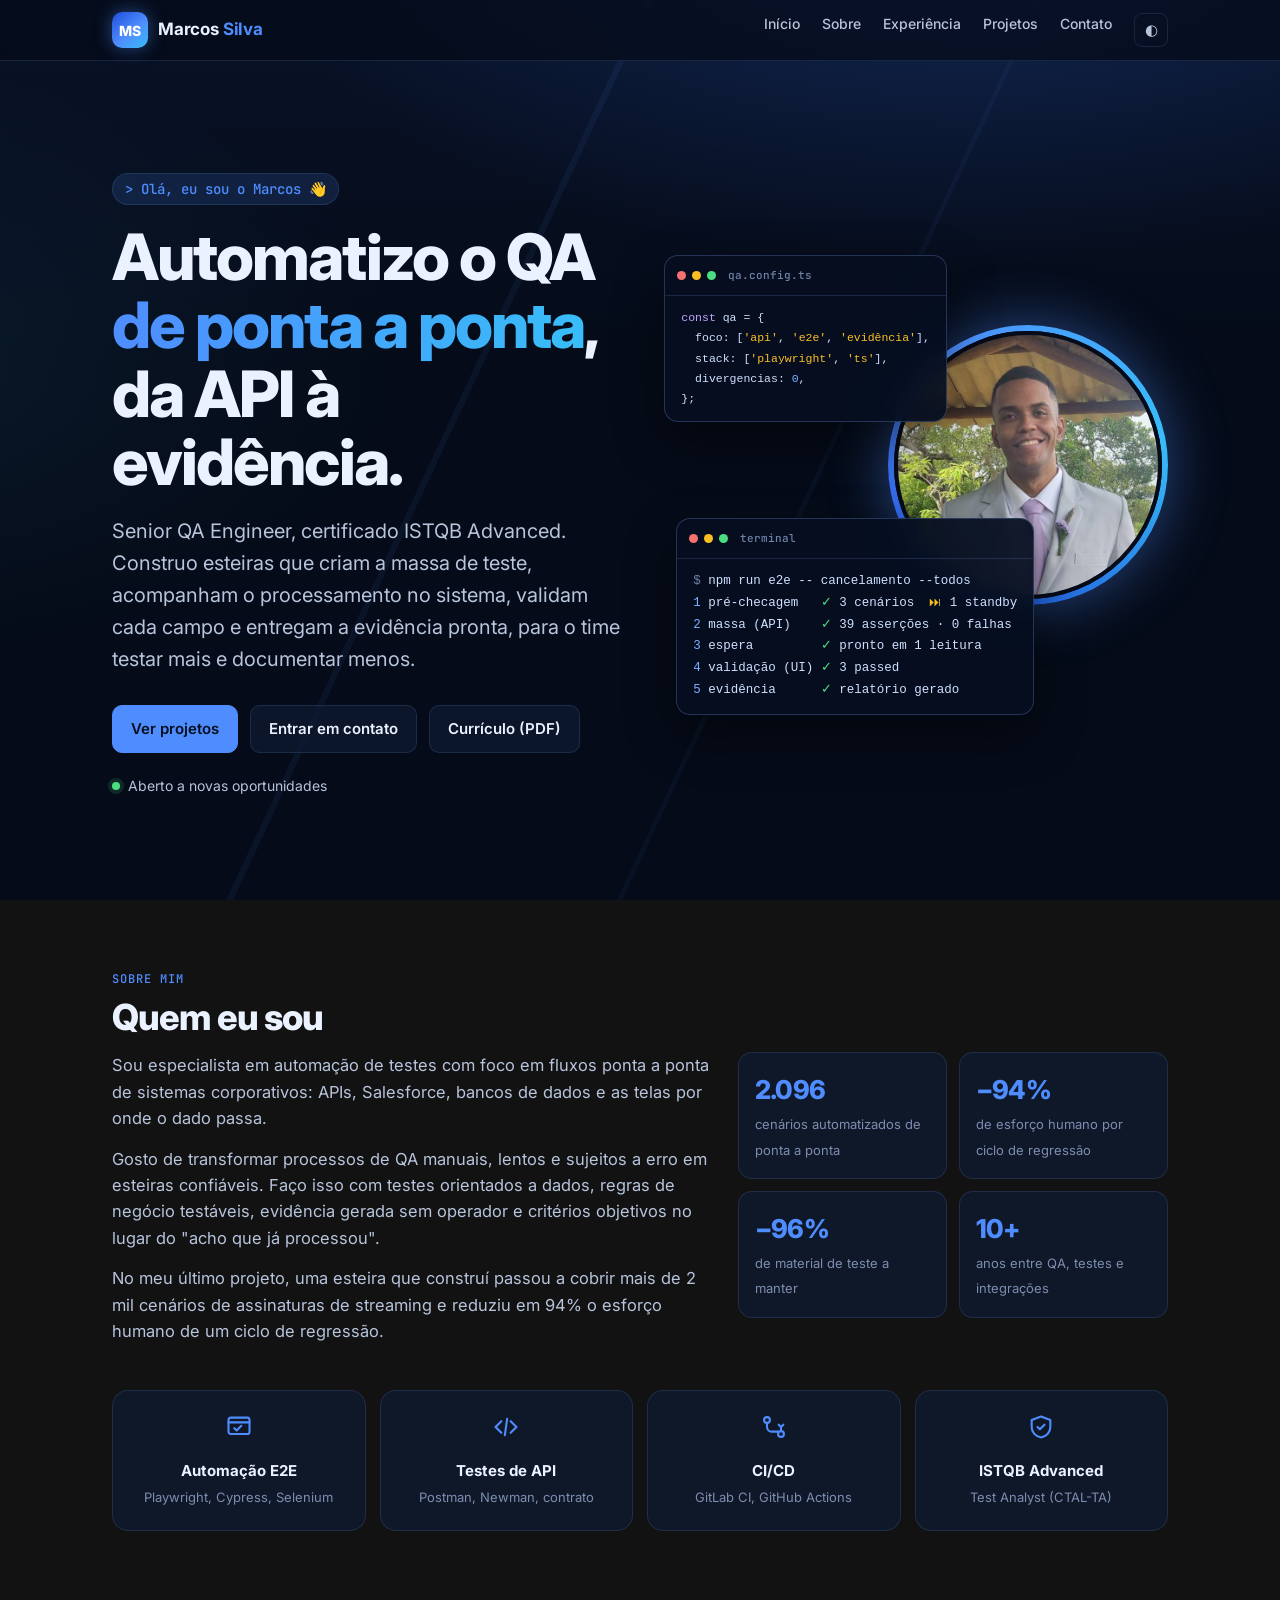
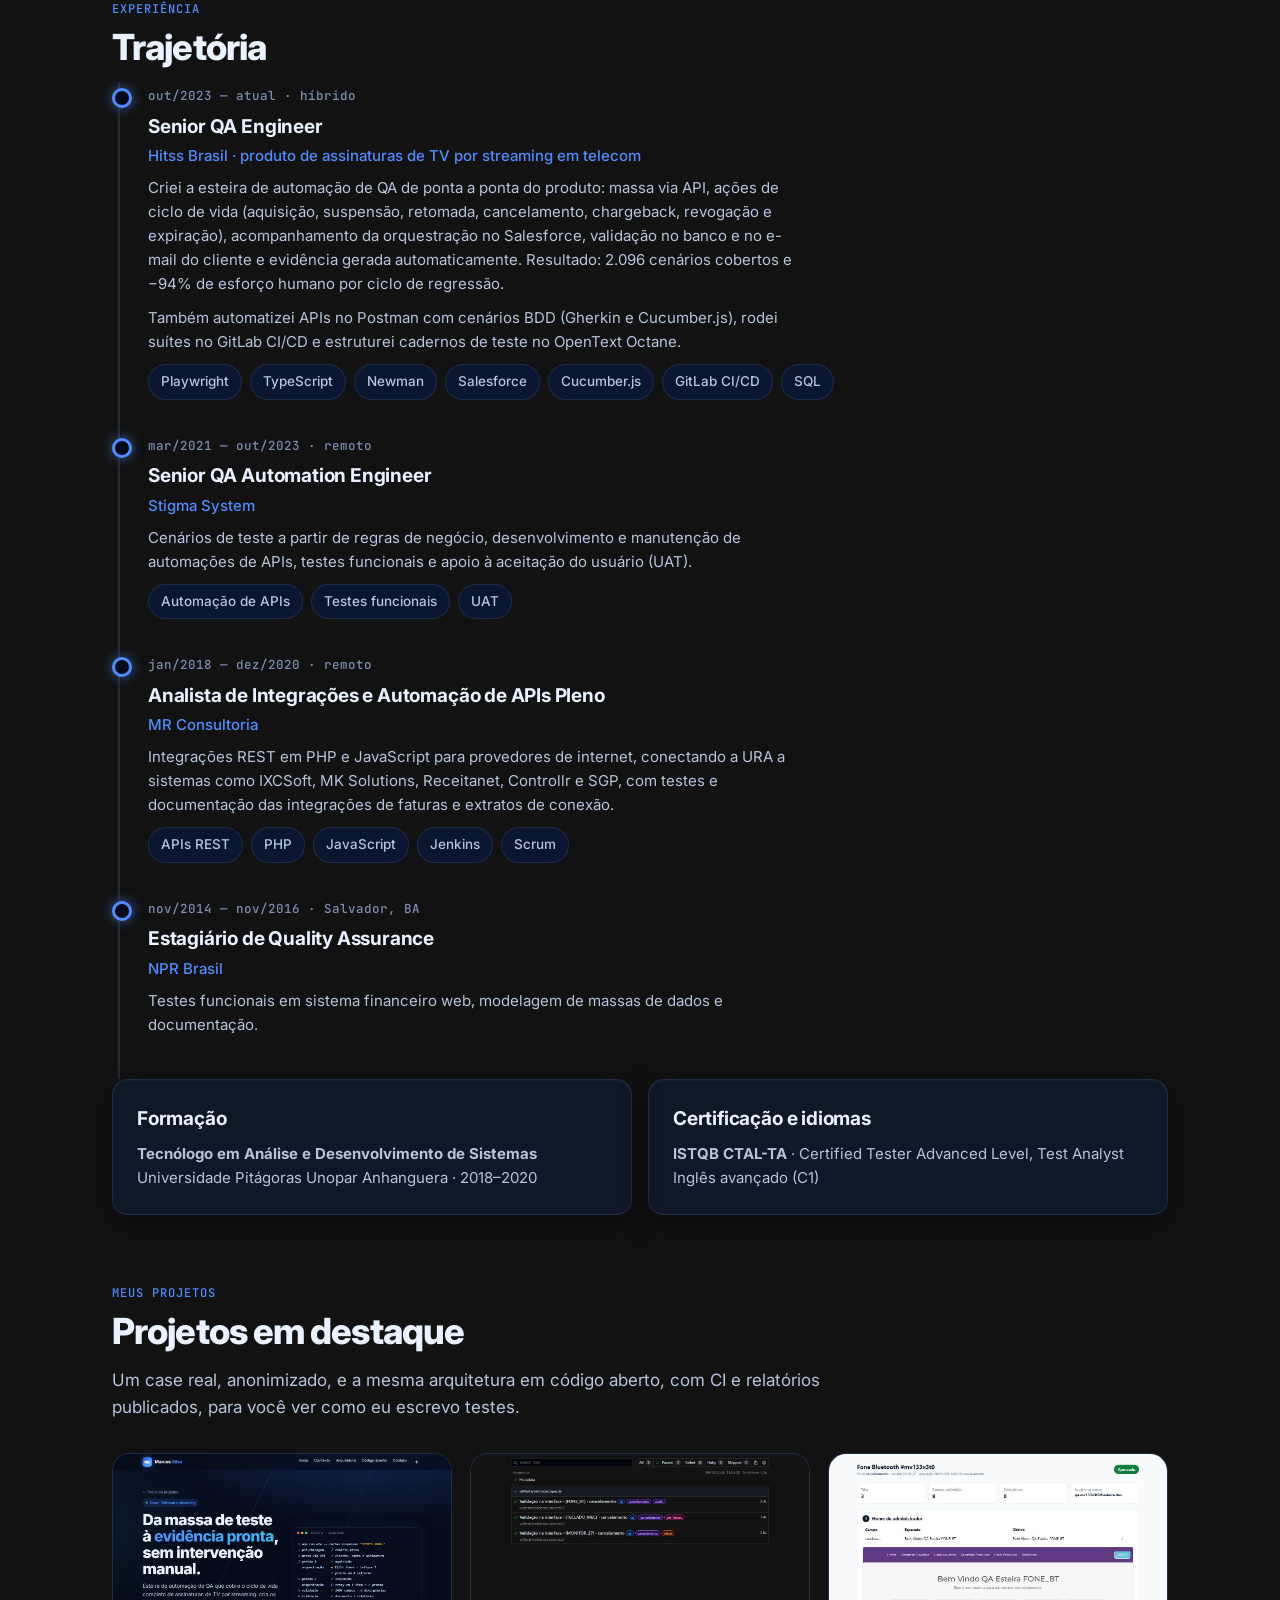
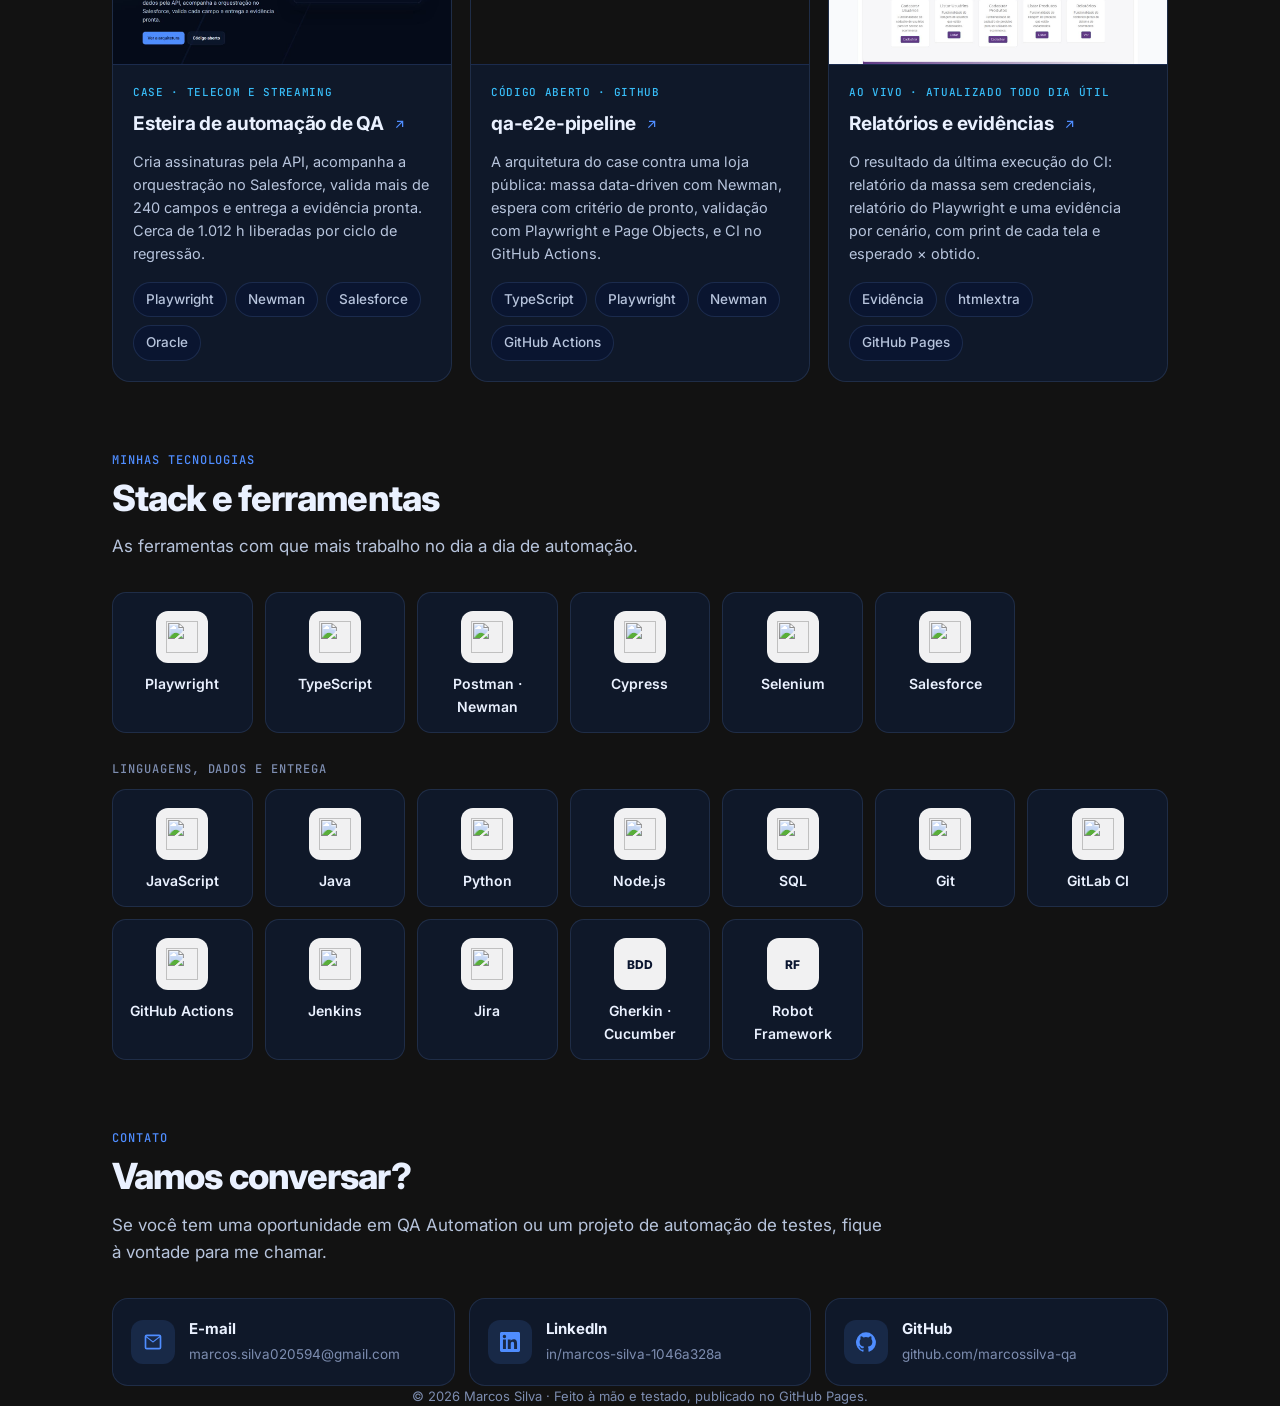
==== index.html @ 000d8766 "Terminais do site com os números reais da execução (3 produtos, 39 asserções)" ====
<!doctype html>
<html lang="pt-BR">
<head>
<meta charset="utf-8">
<meta name="viewport" content="width=device-width, initial-scale=1, viewport-fit=cover">
<title>Marcos Silva · QA Automation</title>
<meta name="description" content="Marcos Silva, Senior QA Engineer. Automação de testes de ponta a ponta com Playwright, TypeScript, Newman e Salesforce.">
<meta property="og:title" content="Marcos Silva · QA Automation">
<meta property="og:description" content="Automação de QA de ponta a ponta: da massa de teste pela API à evidência pronta.">
<meta property="og:image" content="https://marcossilva-qa.github.io/assets/foto.jpg">
<meta name="theme-color" content="#050b18">
<link rel="icon" href="data:image/svg+xml,%3Csvg xmlns='http://www.w3.org/2000/svg' viewBox='0 0 64 64'%3E%3Cdefs%3E%3ClinearGradient id='g' x1='0' y1='0' x2='1' y2='1'%3E%3Cstop offset='0' stop-color='%231d4ed8'/%3E%3Cstop offset='1' stop-color='%2338bdf8'/%3E%3C/linearGradient%3E%3C/defs%3E%3Crect width='64' height='64' rx='16' fill='url(%23g)'/%3E%3Ctext x='32' y='42' font-family='Arial' font-weight='800' font-size='26' fill='white' text-anchor='middle'%3EMS%3C/text%3E%3C/svg%3E">
<link rel="preconnect" href="https://fonts.googleapis.com">
<link rel="preconnect" href="https://fonts.gstatic.com" crossorigin>
<link href="https://fonts.googleapis.com/css2?family=Inter:wght@400;500;600;700;800&family=JetBrains+Mono:wght@500&display=swap" rel="stylesheet">
<link rel="stylesheet" href="assets/estilo.css">
<script>
  document.documentElement.classList.add('js');
  try { const t = localStorage.getItem('tema'); if (t) document.documentElement.dataset.theme = t } catch (e) {}
</script>
</head>
<body class="home">

<nav class="topo">
  <div class="wrap">
    <a class="marca" href="#inicio"><span class="logo">MS</span><span>Marcos <em>Silva</em></span></a>
    <ul>
      <li><a href="#inicio">Início</a></li>
      <li><a href="#sobre">Sobre</a></li>
      <li><a href="#experiencia">Experiência</a></li>
      <li><a href="#projetos">Projetos</a></li>
      <li><a href="#contato">Contato</a></li>
      <li class="sempre"><button class="tema" id="tema" aria-label="Alternar tema claro/escuro">◐</button></li>
    </ul>
  </div>
</nav>

<main class="wrap">

  <!-- ─────────────── INÍCIO ─────────────── -->
  <header class="topo-home" id="inicio">
    <div class="revelar">
      <p class="saudacao">&gt; Olá, eu sou o Marcos 👋</p>
      <h1>Automatizo o QA <span class="grad">de ponta a ponta</span>, da API à evidência.</h1>
      <p class="lead">Senior QA Engineer, certificado ISTQB Advanced. Construo esteiras que criam a massa de teste, acompanham o processamento no sistema, validam cada campo e entregam a evidência pronta, para o time testar mais e documentar menos.</p>
      <div class="acoes">
        <a class="btn primario" href="#projetos">Ver projetos</a>
        <a class="btn" href="#contato">Entrar em contato</a>
        <a class="btn" href="assets/curriculo-marcos-silva.pdf">Currículo (PDF)</a>
      </div>
      <div class="disponivel">Aberto a novas oportunidades</div>
    </div>

    <div class="palco revelar" aria-hidden="true">
      <div class="janela codigo">
        <div class="barra"><i></i><i></i><i></i>qa.config.ts</div>
<pre><span class="k">const</span> qa = {
  foco: [<span class="s">'api'</span>, <span class="s">'e2e'</span>, <span class="s">'evidência'</span>],
  stack: [<span class="s">'playwright'</span>, <span class="s">'ts'</span>],
  divergencias: <span class="a">0</span>,
};</pre>
      </div>
      <div class="retrato"><span>MS</span><img src="assets/foto.jpg" alt="" onerror="this.remove()"></div>
      <div class="janela execucao">
        <div class="barra"><i></i><i></i><i></i>terminal</div>
<pre><span class="c">$</span> npm run e2e -- cancelamento --todos
<span class="a">1</span> pré-checagem   <span class="v">✓</span> 3 cenários  <span class="s">⏭</span> 1 standby
<span class="a">2</span> massa (API)    <span class="v">✓</span> 39 asserções · 0 falhas
<span class="a">3</span> espera         <span class="v">✓</span> pronto em 1 leitura
<span class="a">4</span> validação (UI) <span class="v">✓</span> 3 passed
<span class="a">5</span> evidência      <span class="v">✓</span> relatório gerado</pre>
      </div>
    </div>
  </header>

  <!-- ─────────────── SOBRE ─────────────── -->
  <section id="sobre">
    <div class="revelar">
      <p class="rotulo">Sobre mim</p>
      <h2>Quem eu sou</h2>
    </div>
    <div class="sobre revelar">
      <div>
        <p>Sou especialista em automação de testes com foco em fluxos ponta a ponta de sistemas corporativos: APIs, Salesforce, bancos de dados e as telas por onde o dado passa.</p>
        <p>Gosto de transformar processos de QA manuais, lentos e sujeitos a erro em esteiras confiáveis. Faço isso com testes orientados a dados, regras de negócio testáveis, evidência gerada sem operador e critérios objetivos no lugar do "acho que já processou".</p>
        <p>No meu último projeto, uma esteira que construí passou a cobrir mais de 2 mil cenários de assinaturas de streaming e reduziu em 94% o esforço humano de um ciclo de regressão.</p>
      </div>
      <div class="numeros">
        <div><b>2.096</b><span>cenários automatizados de ponta a ponta</span></div>
        <div><b>−94%</b><span>de esforço humano por ciclo de regressão</span></div>
        <div><b>−96%</b><span>de material de teste a manter</span></div>
        <div><b>10+</b><span>anos entre QA, testes e integrações</span></div>
      </div>
    </div>
    <div class="pilares revelar">
      <div class="pilar"><svg viewBox="0 0 24 24"><rect x="3" y="4" width="18" height="14" rx="2"/><path d="M3 8h18M8 13l2 2 4-4"/></svg><b>Automação E2E</b><small>Playwright, Cypress, Selenium</small></div>
      <div class="pilar"><svg viewBox="0 0 24 24"><path d="M8 7 3 12l5 5M16 7l5 5-5 5M13 5l-2 14"/></svg><b>Testes de API</b><small>Postman, Newman, contrato</small></div>
      <div class="pilar"><svg viewBox="0 0 24 24"><circle cx="6" cy="6" r="2.5"/><circle cx="18" cy="18" r="2.5"/><path d="M6 8.5V12a4 4 0 0 0 4 4h5.5M18 15.5V12"/><path d="m16 10 2 2 2-2"/></svg><b>CI/CD</b><small>GitLab CI, GitHub Actions</small></div>
      <div class="pilar"><svg viewBox="0 0 24 24"><path d="M12 3 4 6v6c0 4.5 3.4 8.3 8 9 4.6-.7 8-4.5 8-9V6l-8-3Z"/><path d="m9 12 2 2 4-4"/></svg><b>ISTQB Advanced</b><small>Test Analyst (CTAL-TA)</small></div>
    </div>
  </section>

  <!-- ─────────────── EXPERIÊNCIA ─────────────── -->
  <section id="experiencia">
    <div class="revelar">
      <p class="rotulo">Experiência</p>
      <h2>Trajetória</h2>
    </div>
    <ol class="linha-tempo">
      <li class="revelar">
        <span class="quando">out/2023 — atual · híbrido</span>
        <h3>Senior QA Engineer</h3>
        <p class="onde">Hitss Brasil · produto de assinaturas de TV por streaming em telecom</p>
        <p>Criei a esteira de automação de QA de ponta a ponta do produto: massa via API, ações de ciclo de vida (aquisição, suspensão, retomada, cancelamento, chargeback, revogação e expiração), acompanhamento da orquestração no Salesforce, validação no banco e no e-mail do cliente e evidência gerada automaticamente. Resultado: 2.096 cenários cobertos e −94% de esforço humano por ciclo de regressão.</p>
        <p>Também automatizei APIs no Postman com cenários BDD (Gherkin e Cucumber.js), rodei suítes no GitLab CI/CD e estruturei cadernos de teste no OpenText Octane.</p>
        <ul class="chips"><li>Playwright</li><li>TypeScript</li><li>Newman</li><li>Salesforce</li><li>Cucumber.js</li><li>GitLab CI/CD</li><li>SQL</li></ul>
      </li>
      <li class="revelar">
        <span class="quando">mar/2021 — out/2023 · remoto</span>
        <h3>Senior QA Automation Engineer</h3>
        <p class="onde">Stigma System</p>
        <p>Cenários de teste a partir de regras de negócio, desenvolvimento e manutenção de automações de APIs, testes funcionais e apoio à aceitação do usuário (UAT).</p>
        <ul class="chips"><li>Automação de APIs</li><li>Testes funcionais</li><li>UAT</li></ul>
      </li>
      <li class="revelar">
        <span class="quando">jan/2018 — dez/2020 · remoto</span>
        <h3>Analista de Integrações e Automação de APIs Pleno</h3>
        <p class="onde">MR Consultoria</p>
        <p>Integrações REST em PHP e JavaScript para provedores de internet, conectando a URA a sistemas como IXCSoft, MK Solutions, Receitanet, Controllr e SGP, com testes e documentação das integrações de faturas e extratos de conexão.</p>
        <ul class="chips"><li>APIs REST</li><li>PHP</li><li>JavaScript</li><li>Jenkins</li><li>Scrum</li></ul>
      </li>
      <li class="revelar">
        <span class="quando">nov/2014 — nov/2016 · Salvador, BA</span>
        <h3>Estagiário de Quality Assurance</h3>
        <p class="onde">NPR Brasil</p>
        <p>Testes funcionais em sistema financeiro web, modelagem de massas de dados e documentação.</p>
      </li>
    </ol>
    <div class="grade g2 revelar">
      <div class="card"><h3>Formação</h3><p><b>Tecnólogo em Análise e Desenvolvimento de Sistemas</b><br>Universidade Pitágoras Unopar Anhanguera · 2018–2020</p></div>
      <div class="card"><h3>Certificação e idiomas</h3><p><b>ISTQB CTAL-TA</b> · Certified Tester Advanced Level, Test Analyst<br>Inglês avançado (C1)</p></div>
    </div>
  </section>

  <!-- ─────────────── PROJETOS ─────────────── -->
  <section id="projetos">
    <div class="revelar">
      <p class="rotulo">Meus projetos</p>
      <h2>Projetos em destaque</h2>
      <p class="sub">Um case real, anonimizado, e a mesma arquitetura em código aberto, com CI e relatórios publicados, para você ver como eu escrevo testes.</p>
    </div>
    <div class="projetos">
      <a class="projeto-card revelar" href="case/esteira-qa.html">
        <div class="thumb"><img src="assets/projetos/case.jpg" alt="Página do case: 2.096 cenários, −96% de material de teste" loading="lazy"></div>
        <div class="projeto-corpo">
          <span class="selo-tipo">Case · Telecom e streaming</span>
          <h3>Esteira de automação de QA <svg viewBox="0 0 24 24"><path d="M7 17 17 7M8 7h9v9"/></svg></h3>
          <p>Cria assinaturas pela API, acompanha a orquestração no Salesforce, valida mais de 240 campos e entrega a evidência pronta. Cerca de 1.012 h liberadas por ciclo de regressão.</p>
          <ul class="chips"><li>Playwright</li><li>Newman</li><li>Salesforce</li><li>Oracle</li></ul>
        </div>
      </a>
      <a class="projeto-card revelar" href="https://github.com/marcossilva-qa/qa-e2e-pipeline">
        <div class="thumb"><img src="assets/projetos/playwright.jpg" alt="Relatório do Playwright com todos os testes aprovados" loading="lazy"></div>
        <div class="projeto-corpo">
          <span class="selo-tipo">Código aberto · GitHub</span>
          <h3>qa-e2e-pipeline <svg viewBox="0 0 24 24"><path d="M7 17 17 7M8 7h9v9"/></svg></h3>
          <p>A arquitetura do case contra uma loja pública: massa data-driven com Newman, espera com critério de pronto, validação com Playwright e Page Objects, e CI no GitHub Actions.</p>
          <ul class="chips"><li>TypeScript</li><li>Playwright</li><li>Newman</li><li>GitHub Actions</li></ul>
        </div>
      </a>
      <a class="projeto-card revelar" href="https://marcossilva-qa.github.io/qa-e2e-pipeline/">
        <div class="thumb"><img src="assets/projetos/evidencia.jpg" alt="Relatório de evidência com campos esperados e obtidos" loading="lazy"></div>
        <div class="projeto-corpo">
          <span class="selo-tipo">Ao vivo · atualizado todo dia útil</span>
          <h3>Relatórios e evidências <svg viewBox="0 0 24 24"><path d="M7 17 17 7M8 7h9v9"/></svg></h3>
          <p>O resultado da última execução do CI: relatório da massa sem credenciais, relatório do Playwright e uma evidência por cenário, com print de cada tela e esperado × obtido.</p>
          <ul class="chips"><li>Evidência</li><li>htmlextra</li><li>GitHub Pages</li></ul>
        </div>
      </a>
    </div>
  </section>

  <!-- ─────────────── STACK ─────────────── -->
  <section id="competencias">
    <div class="revelar">
      <p class="rotulo">Minhas tecnologias</p>
      <h2>Stack e ferramentas</h2>
      <p class="sub">As ferramentas com que mais trabalho no dia a dia de automação.</p>
    </div>
    <div class="stack revelar">
      <div class="ferramenta"><div class="icone"><img src="https://cdn.jsdelivr.net/gh/devicons/devicon@v2.16.0/icons/playwright/playwright-original.svg" alt=""></div>Playwright</div>
      <div class="ferramenta"><div class="icone"><img src="https://cdn.jsdelivr.net/gh/devicons/devicon@v2.16.0/icons/typescript/typescript-original.svg" alt=""></div>TypeScript</div>
      <div class="ferramenta"><div class="icone"><img src="https://cdn.jsdelivr.net/gh/devicons/devicon@v2.16.0/icons/postman/postman-original.svg" alt=""></div>Postman · Newman</div>
      <div class="ferramenta"><div class="icone"><img src="https://cdn.jsdelivr.net/gh/devicons/devicon@v2.16.0/icons/cypressio/cypressio-original.svg" alt=""></div>Cypress</div>
      <div class="ferramenta"><div class="icone"><img src="https://cdn.jsdelivr.net/gh/devicons/devicon@v2.16.0/icons/selenium/selenium-original.svg" alt=""></div>Selenium</div>
      <div class="ferramenta"><div class="icone"><img src="https://cdn.jsdelivr.net/gh/devicons/devicon@v2.16.0/icons/salesforce/salesforce-original.svg" alt=""></div>Salesforce</div>
    </div>
    <p class="subtitulo revelar">Linguagens, dados e entrega</p>
    <div class="stack revelar">
      <div class="ferramenta"><div class="icone"><img src="https://cdn.jsdelivr.net/gh/devicons/devicon@v2.16.0/icons/javascript/javascript-original.svg" alt=""></div>JavaScript</div>
      <div class="ferramenta"><div class="icone"><img src="https://cdn.jsdelivr.net/gh/devicons/devicon@v2.16.0/icons/java/java-original.svg" alt=""></div>Java</div>
      <div class="ferramenta"><div class="icone"><img src="https://cdn.jsdelivr.net/gh/devicons/devicon@v2.16.0/icons/python/python-original.svg" alt=""></div>Python</div>
      <div class="ferramenta"><div class="icone"><img src="https://cdn.jsdelivr.net/gh/devicons/devicon@v2.16.0/icons/nodejs/nodejs-original.svg" alt=""></div>Node.js</div>
      <div class="ferramenta"><div class="icone"><img src="https://cdn.jsdelivr.net/gh/devicons/devicon@v2.16.0/icons/postgresql/postgresql-original.svg" alt=""></div>SQL</div>
      <div class="ferramenta"><div class="icone"><img src="https://cdn.jsdelivr.net/gh/devicons/devicon@v2.16.0/icons/git/git-original.svg" alt=""></div>Git</div>
      <div class="ferramenta"><div class="icone"><img src="https://cdn.jsdelivr.net/gh/devicons/devicon@v2.16.0/icons/gitlab/gitlab-original.svg" alt=""></div>GitLab CI</div>
      <div class="ferramenta"><div class="icone"><img src="https://cdn.jsdelivr.net/gh/devicons/devicon@v2.16.0/icons/githubactions/githubactions-original.svg" alt=""></div>GitHub Actions</div>
      <div class="ferramenta"><div class="icone"><img src="https://cdn.jsdelivr.net/gh/devicons/devicon@v2.16.0/icons/jenkins/jenkins-original.svg" alt=""></div>Jenkins</div>
      <div class="ferramenta"><div class="icone"><img src="https://cdn.jsdelivr.net/gh/devicons/devicon@v2.16.0/icons/jira/jira-original.svg" alt=""></div>Jira</div>
      <div class="ferramenta"><div class="icone texto">BDD</div>Gherkin · Cucumber</div>
      <div class="ferramenta"><div class="icone texto">RF</div>Robot Framework</div>
    </div>
  </section>

  <!-- ─────────────── CONTATO ─────────────── -->
  <section id="contato">
    <div class="revelar">
      <p class="rotulo">Contato</p>
      <h2>Vamos conversar?</h2>
      <p class="sub">Se você tem uma oportunidade em QA Automation ou um projeto de automação de testes, fique à vontade para me chamar.</p>
    </div>
    <div class="contatos revelar">
      <a class="contato-card" href="mailto:marcos.silva020594@gmail.com">
        <span class="ic"><svg viewBox="0 0 24 24"><path d="M2 5.5A2.5 2.5 0 0 1 4.5 3h15A2.5 2.5 0 0 1 22 5.5v13a2.5 2.5 0 0 1-2.5 2.5h-15A2.5 2.5 0 0 1 2 18.5v-13zm2.2-.5 7.8 6.1L19.8 5H4.2zM20 6.6l-7.38 5.77a1 1 0 0 1-1.240 0L4 6.6v11.9c0 .28.22.5.5.5h15a.5.5 0 0 0 .5-.5V6.6z"/></svg></span>
        <div><b>E-mail</b><span>marcos.silva020594@gmail.com</span></div>
      </a>
      <a class="contato-card" href="https://www.linkedin.com/in/marcos-silva-1046a328a">
        <span class="ic"><svg viewBox="0 0 24 24"><path d="M20.45 20.45h-3.55v-5.57c0-1.33-.03-3.04-1.85-3.04-1.86 0-2.14 1.45-2.14 2.94v5.67H9.36V9h3.41v1.56h.05c.48-.9 1.64-1.85 3.37-1.85 3.6 0 4.27 2.37 4.27 5.46v6.28zM5.34 7.43a2.06 2.06 0 1 1 0-4.12 2.06 2.06 0 0 1 0 4.12zM7.12 20.45H3.56V9h3.56v11.45zM22.22 0H1.77C.79 0 0 .77 0 1.73v20.54C0 23.23.79 24 1.77 24h20.45c.98 0 1.78-.77 1.78-1.73V1.73C24 .77 23.2 0 22.22 0z"/></svg></span>
        <div><b>LinkedIn</b><span>in/marcos-silva-1046a328a</span></div>
      </a>
      <a class="contato-card" href="https://github.com/marcossilva-qa">
        <span class="ic"><svg viewBox="0 0 24 24"><path d="M12 .3a12 12 0 0 0-3.8 23.38c.6.12.83-.26.83-.57L9 21.07c-3.34.72-4.04-1.61-4.04-1.61-.55-1.39-1.34-1.76-1.34-1.76-1.08-.74.09-.73.09-.73 1.2.09 1.830 1.24 1.83 1.24 1.07 1.83 2.81 1.3 3.5 1 .1-.78.42-1.31.76-1.61-2.67-.3-5.47-1.33-5.47-5.93 0-1.31.47-2.38 1.24-3.22-.14-.3-.54-1.52.1-3.18 0 0 1-.32 3.3 1.23a11.5 11.5 0 0 1 6 0c2.28-1.55 3.29-1.23 3.29-1.23.64 1.66.24 2.88.12 3.18a4.65 4.65 0 0 1 1.23 3.22c0 4.61-2.8 5.63-5.48 5.92.42.36.81 1.1.81 2.22l-.01 3.29c0 .32.21.69.82.57A12 12 0 0 0 12 .3"/></svg></span>
        <div><b>GitHub</b><span>github.com/marcossilva-qa</span></div>
      </a>
    </div>
  </section>

</main>

<footer class="wrap">© 2026 Marcos Silva · Feito à mão e testado, publicado no GitHub Pages.</footer>

<nav class="tabbar" aria-label="Navegação">
  <a href="#inicio"><svg viewBox="0 0 24 24"><path d="M3 11 12 4l9 7M5 10v10h14V10"/></svg>Início</a>
  <a href="#sobre"><svg viewBox="0 0 24 24"><circle cx="12" cy="8" r="4"/><path d="M4 21c1.5-4 4.5-6 8-6s6.5 2 8 6"/></svg>Sobre</a>
  <a href="#projetos"><svg viewBox="0 0 24 24"><path d="M3 7a2 2 0 0 1 2-2h4l2 2h8a2 2 0 0 1 2 2v9a2 2 0 0 1-2 2H5a2 2 0 0 1-2-2V7Z"/></svg>Projetos</a>
  <a href="#contato"><svg viewBox="0 0 24 24"><rect x="3" y="5" width="18" height="14" rx="2"/><path d="m3 7 9 6 9-6"/></svg>Contato</a>
</nav>

<script>
  document.getElementById('tema').addEventListener('click', () => {
    const r = document.documentElement;
    r.dataset.theme = r.dataset.theme === 'light' ? 'dark' : 'light';
    try { localStorage.setItem('tema', r.dataset.theme) } catch (e) {}
  });
  // Entrada dos blocos ao rolar a página.
  const alvos = document.querySelectorAll('.revelar');
  if ('IntersectionObserver' in window) {
    const io = new IntersectionObserver((itens) => {
      for (const it of itens) if (it.isIntersecting) { it.target.classList.add('visivel'); io.unobserve(it.target) }
    }, { threshold: 0.12 });
    alvos.forEach((el) => io.observe(el));
  } else alvos.forEach((el) => el.classList.add('visivel'));
</script>
</body>
</html>
---- assets/estilo.css ----
/* Tema escuro (padrão) e claro: o botão ◐ alterna e lembra a escolha. */
:root {
  --bg: #050b18; --bg-2: #081227; --surface: rgba(15, 27, 51, .72); --surface-solid: #0d1a33; --surface-2: #0a1530;
  --ink: #eaf1ff; --ink-2: #b7c4dc; --muted: #7d8db0; --line: rgba(120, 155, 230, .16);
  --accent: #4f8dff; --accent-2: #38bdf8; --accent-ink: #04101f; --accent-soft: rgba(79, 141, 255, .14);
  --glow: 0 0 0 1px rgba(79, 141, 255, .35), 0 0 40px rgba(79, 141, 255, .35);
  --ok: #4ade80; --ok-soft: rgba(74, 222, 128, .14); --warn: #fbbf24; --bad: #f87171; --bad-soft: rgba(248, 113, 113, .14);
  --shadow: 0 1px 0 rgba(255, 255, 255, .03) inset, 0 10px 30px rgba(0, 0, 0, .35);
  --mono: 'JetBrains Mono', ui-monospace, monospace;
  color-scheme: dark;
}
:root[data-theme="light"] {
  --bg: #f4f7fd; --bg-2: #e9effb; --surface: rgba(255, 255, 255, .85); --surface-solid: #ffffff; --surface-2: #eef3fc;
  --ink: #0b1630; --ink-2: #34445f; --muted: #66758f; --line: rgba(30, 64, 140, .14);
  --accent: #2563eb; --accent-2: #0284c7; --accent-ink: #ffffff; --accent-soft: rgba(37, 99, 235, .1);
  --glow: 0 0 0 1px rgba(37, 99, 235, .25), 0 0 30px rgba(37, 99, 235, .18);
  --ok: #15803d; --ok-soft: #e7f6ec; --bad: #b91c1c; --bad-soft: #fdecec;
  --shadow: 0 1px 2px rgba(15, 23, 42, .05), 0 8px 24px rgba(15, 23, 42, .07);
  color-scheme: light;
}

* { box-sizing: border-box }
html { scroll-behavior: smooth; scroll-padding-top: 72px }
body { margin: 0; color: var(--ink); font: 16px/1.6 Inter, system-ui, sans-serif; -webkit-font-smoothing: antialiased; min-height: 100vh;
  background:
    linear-gradient(115deg, transparent 0 38%, rgba(79, 141, 255, .07) 38% 38.4%, transparent 38.4% 61%, rgba(79, 141, 255, .05) 61% 61.3%, transparent 61.3%),
    radial-gradient(1200px 600px at 75% -10%, rgba(56, 120, 255, .22), transparent 60%),
    radial-gradient(900px 500px at -10% 40%, rgba(56, 189, 248, .08), transparent 60%),
    linear-gradient(180deg, var(--bg-2), var(--bg) 40%);
  background-attachment: fixed }
:root[data-theme="light"] body { background: radial-gradient(1200px 600px at 75% -10%, rgba(37, 99, 235, .12), transparent 60%), var(--bg); background-attachment: fixed }
a { color: var(--accent); text-decoration: none } a:hover { text-decoration: underline }
.wrap { max-width: 1120px; margin: 0 auto; padding: 0 16px }
@media (min-width: 720px) { .wrap { padding: 0 32px } }

/* nav */
nav.topo { position: sticky; top: 0; z-index: 20; background: color-mix(in srgb, var(--bg) 70%, transparent); backdrop-filter: blur(14px); border-bottom: 1px solid var(--line) }
nav.topo .wrap { display: flex; align-items: center; justify-content: space-between; height: 60px; gap: 16px }
.marca { font-weight: 700; color: var(--ink); letter-spacing: -.01em } .marca:hover { text-decoration: none }
nav.topo ul { display: flex; gap: 22px; list-style: none; margin: 0; padding: 0; font-size: 14px; font-weight: 500 }
nav.topo ul a { color: var(--ink-2) } nav ul a:hover { color: var(--ink); text-decoration: none }
@media (max-width: 640px) { nav.topo ul li:not(.sempre) { display: none } }

/* hero */
.hero { padding: 72px 0 40px }
.cargo { display: inline-flex; align-items: center; gap: 8px; font-size: 13px; font-weight: 600; color: var(--accent); background: var(--accent-soft); padding: 5px 12px; border-radius: 999px }
.cargo::before { content: ''; width: 7px; height: 7px; border-radius: 50%; background: var(--ok) }
h1 { font-size: clamp(34px, 5.6vw, 58px); line-height: 1.07; letter-spacing: -.03em; margin: 18px 0 18px; max-width: 16ch; font-weight: 800 }
.lead { font-size: clamp(17px, 2vw, 20px); color: var(--ink-2); max-width: 60ch; margin: 0 0 30px }
.acoes { display: flex; flex-wrap: wrap; gap: 12px }
.btn { display: inline-flex; align-items: center; gap: 8px; padding: 11px 18px; border-radius: 10px; font-weight: 600; font-size: 15px; border: 1px solid var(--line); color: var(--ink); background: var(--surface) }
.btn:hover { text-decoration: none; border-color: var(--muted) }
.btn.primario { background: var(--accent); color: var(--accent-ink); border-color: var(--accent) }
.btn.primario:hover { filter: brightness(1.08) }

/* kpis */
.kpis { display: grid; grid-template-columns: repeat(2, 1fr); gap: 1px; background: var(--line); border: 1px solid var(--line); border-radius: 16px; overflow: hidden; margin: 48px 0 0 }
@media (min-width: 860px) { .kpis { grid-template-columns: repeat(4, 1fr) } }
.kpi { background: var(--surface); padding: 22px 20px }
.kpi b { display: block; font-size: clamp(28px, 3.4vw, 38px); letter-spacing: -.03em; line-height: 1.1; font-weight: 800 }
.kpi span { display: block; font-weight: 600; margin-top: 6px; font-size: 14px }
.kpi small { display: block; color: var(--muted); font-size: 13px; margin-top: 2px }

/* seções */
section { padding: 72px 0 0 }
.rotulo { font: 500 12px/1 var(--mono); letter-spacing: .08em; text-transform: uppercase; color: var(--accent); margin: 0 0 12px }
h2 { font-size: clamp(26px, 3.4vw, 36px); line-height: 1.15; letter-spacing: -.025em; margin: 0 0 14px; font-weight: 800 }
h3 { font-size: 19px; letter-spacing: -.01em; margin: 0 0 8px }
.sub { color: var(--ink-2); max-width: 70ch; margin: 0 0 32px; font-size: 17px }
.card { background: var(--surface); border: 1px solid var(--line); border-radius: 16px; padding: 24px; box-shadow: var(--shadow) }
.grade { display: grid; gap: 16px }
@media (min-width: 760px) { .g2 { grid-template-columns: repeat(2, 1fr) } .g3 { grid-template-columns: repeat(3, 1fr) } .g4 { grid-template-columns: repeat(4, 1fr) } }
.card p { margin: 0; color: var(--ink-2); font-size: 15px }

/* contexto */
.contexto { display: grid; gap: 16px }
@media (min-width: 860px) { .contexto { grid-template-columns: 1.3fr 1fr } }
.fatos { display: grid; grid-template-columns: 1fr 1fr; gap: 14px 20px; margin: 0 }
.fatos dt { font-size: 13px; color: var(--muted) } .fatos dd { margin: 0; font-weight: 600 }
.aviso { font-size: 14px; color: var(--muted); border-left: 3px solid var(--accent); padding: 2px 0 2px 14px; margin: 18px 0 0 }

/* antes x depois */
.tabela { width: 100%; border-collapse: collapse; font-size: 15px }
.tabela-wrap { overflow-x: auto; border: 1px solid var(--line); border-radius: 16px; background: var(--surface); box-shadow: var(--shadow) }
.tabela th, .tabela td { text-align: left; padding: 14px 18px; border-bottom: 1px solid var(--line); vertical-align: top }
.tabela thead th { font-size: 12px; text-transform: uppercase; letter-spacing: .06em; color: var(--muted); background: var(--surface-2); font-weight: 600 }
.tabela tbody tr:last-child td { border-bottom: 0 }
.tabela td:first-child { font-weight: 600; min-width: 160px }
.tabela td.antes { color: var(--muted); min-width: 220px } .tabela td.depois { min-width: 220px }
.ganho { display: inline-block; font-weight: 700; font-size: 13px; color: var(--ok); background: var(--ok-soft); padding: 3px 9px; border-radius: 999px; white-space: nowrap }

/* diagrama */
.diagrama { padding: 28px 20px }
.diagrama svg { width: 100%; height: auto; display: block }
.diagrama .caixa { fill: var(--surface-2); stroke: var(--line) }
.diagrama .caixa.forte { fill: var(--accent-soft); stroke: var(--accent) }
.diagrama .t1 { font: 700 15px Inter, sans-serif; fill: var(--ink) }
.diagrama .t2 { font: 400 12.5px Inter, sans-serif; fill: var(--muted) }
.diagrama .t3 { font: 500 11px var(--mono); fill: var(--accent); letter-spacing: .06em }
.diagrama .seta { stroke: var(--muted); stroke-width: 1.6; fill: none }
.diagrama .ponta { fill: var(--muted) }
.diagrama .vertical { display: none }
@media (max-width: 760px) { .diagrama .horizontal { display: none } .diagrama .vertical { display: block } }

/* passos */
.passos { counter-reset: p; display: grid; gap: 12px }
@media (min-width: 760px) { .passos { grid-template-columns: repeat(3, 1fr) } }
@media (min-width: 1040px) { .passos { grid-template-columns: repeat(6, 1fr) } }
.passo { counter-increment: p; background: var(--surface); border: 1px solid var(--line); border-radius: 14px; padding: 18px }
.passo::before { content: counter(p, decimal-leading-zero); font: 500 12px var(--mono); color: var(--accent) }
.passo h3 { font-size: 16px; margin: 8px 0 6px } .passo p { margin: 0; font-size: 14px; color: var(--ink-2) }

/* destaque defeito */
.defeito { display: grid; gap: 20px; align-items: center; background: var(--surface); border: 1px solid var(--line); border-left: 4px solid var(--bad); border-radius: 16px; padding: 26px; box-shadow: var(--shadow) }
@media (min-width: 760px) { .defeito { grid-template-columns: 1fr 1.2fr } }
.defeito .esperado-obtido { font: 500 14px/1.9 var(--mono); background: var(--surface-2); border-radius: 12px; padding: 16px 18px }
.defeito .linha-ok { color: var(--ok) } .defeito .linha-div { color: var(--bad) }

/* pirâmide */
.piramide { display: grid; gap: 10px; justify-items: center }
.piramide div { border-radius: 12px; padding: 14px 18px; text-align: center; color: #fff; font-weight: 600; font-size: 15px; width: 100% }
.piramide small { display: block; font-weight: 400; opacity: .85; font-size: 13px }
.piramide .p1 { max-width: 420px; background: #15803d } .piramide .p2 { max-width: 620px; background: #334155 } .piramide .p3 { max-width: 820px; background: #0b1220 }
:root[data-theme="dark"] .piramide .p3, :root:not([data-theme="light"]) .piramide .p3 { outline: 1px solid var(--line) }

/* chips */
.chips { display: flex; flex-wrap: wrap; gap: 8px; margin: 0; padding: 0; list-style: none }
.chips li { font-size: 13.5px; font-weight: 500; padding: 6px 12px; border-radius: 999px; background: var(--surface-2); border: 1px solid var(--line); color: var(--ink-2) }

/* projeto */
.projeto { display: grid; gap: 24px }
@media (min-width: 860px) { .projeto { grid-template-columns: 1.2fr 1fr } }
.terminal { background: #0b1220; color: #d6e0f0; border-radius: 14px; padding: 18px 20px; font: 500 13px/1.75 var(--mono); overflow-x: auto; border: 1px solid #1f2a3b }
.terminal .c { color: #6b7a90 } .terminal .v { color: #4ade80 } .terminal .a { color: #93b4ff } .terminal .s { color: #fbbf24 }
ul.lista { margin: 0; padding-left: 20px; color: var(--ink-2) } ul.lista li { margin: 6px 0 }

/* contato */
.contato { text-align: center; padding: 56px 24px }
.contato .acoes { justify-content: center }
footer { color: var(--muted); font-size: 13px; padding: 48px 0 40px; text-align: center }
.nota { font-size: 13px; color: var(--muted); margin: 14px 0 0 }
.tema { background: none; border: 1px solid var(--line); color: var(--ink-2); border-radius: 8px; width: 34px; height: 34px; cursor: pointer; font-size: 15px }

/* ── home ─────────────────────────────────────────────── */
.voltar { display: inline-block; font-size: 14px; font-weight: 500; color: var(--muted); margin-bottom: 18px }
.marca { display: inline-flex; align-items: center; gap: 10px; font-size: 17px }
.marca em { font-style: normal; color: var(--accent) }
.logo { width: 36px; height: 36px; border-radius: 10px; display: grid; place-items: center; font: 800 14px Inter, sans-serif; color: #fff; letter-spacing: -.02em;
  background: linear-gradient(140deg, #1d4ed8, #4f8dff 55%, #38bdf8); box-shadow: 0 0 18px rgba(79, 141, 255, .45) }

/* topo */
.topo-home { display: grid; gap: 48px; align-items: center; padding: 72px 0 32px; min-height: calc(100vh - 60px) }
@media (min-width: 960px) { .topo-home { grid-template-columns: 1.05fr 1fr; padding-top: 40px } }
.saudacao { font: 500 14px var(--mono); color: var(--accent); margin: 0; display: inline-flex; gap: 8px; align-items: center; padding: 6px 12px; border-radius: 999px; background: var(--accent-soft); border: 1px solid var(--line) }
.topo-home h1 { font-size: clamp(38px, 6vw, 64px); max-width: 15ch; margin: 18px 0 }
.topo-home h1 .grad { background: linear-gradient(90deg, var(--accent), var(--accent-2)); -webkit-background-clip: text; background-clip: text; color: transparent }
.disponivel { display: inline-flex; align-items: center; gap: 8px; font-size: 14px; color: var(--ink-2); margin-top: 22px }
.disponivel::before { content: ''; width: 8px; height: 8px; border-radius: 50%; background: var(--ok); box-shadow: 0 0 0 4px var(--ok-soft); animation: pulso 2s infinite }
@keyframes pulso { 50% { box-shadow: 0 0 0 8px transparent } }

/* palco: foto + terminal flutuando */
.palco { position: relative; min-height: 460px; display: grid; place-items: center }
.retrato { width: min(300px, 70vw); aspect-ratio: 1; border-radius: 50%; padding: 6px; position: relative; z-index: 1;
  background: conic-gradient(from 200deg, #1d4ed8, #4f8dff, #38bdf8, #1d4ed8); box-shadow: 0 0 60px rgba(79, 141, 255, .45) }
.retrato img, .retrato span { width: 100%; height: 100%; border-radius: 50%; object-fit: cover; display: grid; place-items: center; background: var(--surface-solid); font-size: 64px; font-weight: 800; color: var(--ink); border: 4px solid var(--bg) }
.retrato span { position: absolute; inset: 6px; width: auto; height: auto; z-index: -1 }
.janela { position: absolute; z-index: 2; background: rgba(6, 14, 32, .93); border: 1px solid rgba(120, 155, 230, .28); border-radius: 14px; box-shadow: 0 20px 50px rgba(0, 0, 0, .45); font: 500 12.5px/1.75 var(--mono); color: #cfe0ff; backdrop-filter: blur(8px); max-width: 100% }
.janela .barra { display: flex; gap: 6px; align-items: center; padding: 10px 12px; border-bottom: 1px solid rgba(120, 155, 230, .18); font-size: 11px; color: #6f82a8 }
.janela .barra i { width: 9px; height: 9px; border-radius: 50%; background: #3b4a6b } .janela .barra i:nth-child(1) { background: #f87171 } .janela .barra i:nth-child(2) { background: #fbbf24 } .janela .barra i:nth-child(3) { background: #4ade80; margin-right: 6px }
.janela pre { margin: 0; padding: 12px 16px; white-space: pre; overflow-x: auto }
.janela .c { color: #6f82a8 } .janela .v { color: #4ade80 } .janela .a { color: #7fb0ff } .janela .s { color: #fbbf24 } .janela .k { color: #c4a5ff }
.janela.execucao { left: 0; bottom: 0; animation: flutuar 7s ease-in-out infinite }
.janela.codigo { left: -12px; top: 0; font-size: 11.5px; animation: flutuar 8s ease-in-out -3s infinite }
@media (min-width: 960px) { .palco .retrato { position: absolute; right: 0; top: 70px; width: 280px } }
@keyframes flutuar { 50% { transform: translateY(-10px) } }
@media (max-width: 959px) { .topo-home { padding-top: 36px; gap: 28px } .palco { min-height: 0; gap: 18px; order: -1 } .retrato { width: min(220px, 60vw) } .janela { display: none } }

/* pilares */
.pilares { display: grid; grid-template-columns: repeat(2, 1fr); gap: 14px; margin-top: 32px }
@media (min-width: 860px) { .pilares { grid-template-columns: repeat(4, 1fr) } }
.pilar { background: var(--surface); border: 1px solid var(--line); border-radius: 16px; padding: 22px 18px; text-align: center; transition: border-color .2s, box-shadow .2s, transform .2s }
.pilar:hover { border-color: var(--accent); box-shadow: var(--glow); transform: translateY(-3px) }
.pilar svg { width: 28px; height: 28px; stroke: var(--accent); fill: none; stroke-width: 1.8; stroke-linecap: round; stroke-linejoin: round }
.pilar b { display: block; margin-top: 10px; font-size: 15px } .pilar small { display: block; color: var(--muted); font-size: 13px; margin-top: 4px }

.sobre { display: grid; gap: 24px }
@media (min-width: 860px) { .sobre { grid-template-columns: 1.4fr 1fr } }
.sobre p { color: var(--ink-2); margin: 0 0 14px; font-size: 16.5px }
.numeros { display: grid; grid-template-columns: 1fr 1fr; gap: 12px; align-content: start }
.numeros div { background: var(--surface); border: 1px solid var(--line); border-radius: 14px; padding: 16px }
.numeros b { display: block; font-size: 26px; letter-spacing: -.03em; font-weight: 800; color: var(--accent) }
.numeros span { font-size: 13px; color: var(--muted) }

/* linha do tempo */
.linha-tempo { list-style: none; margin: 0; padding: 0; border-left: 2px solid var(--line); margin-left: 6px }
.linha-tempo > li { position: relative; padding: 0 0 32px 28px }
.linha-tempo > li::before { content: ''; position: absolute; left: -8px; top: 6px; width: 14px; height: 14px; border-radius: 50%; background: var(--bg); border: 3px solid var(--accent); box-shadow: 0 0 12px rgba(79, 141, 255, .6) }
.linha-tempo .quando { font: 500 12.5px var(--mono); color: var(--muted) }
.linha-tempo h3 { margin: 4px 0 2px } .linha-tempo .onde { color: var(--accent); font-weight: 500; margin: 0 0 8px }
.linha-tempo p { color: var(--ink-2); margin: 0 0 10px; font-size: 15px; max-width: 72ch }

/* projetos */
.projetos { display: grid; gap: 18px }
@media (min-width: 720px) { .projetos { grid-template-columns: repeat(2, 1fr) } }
@media (min-width: 1040px) { .projetos { grid-template-columns: repeat(3, 1fr) } }
.projeto-card { display: flex; flex-direction: column; background: var(--surface); border: 1px solid var(--line); border-radius: 18px; overflow: hidden; color: var(--ink); transition: transform .2s, border-color .2s, box-shadow .2s }
.projeto-card:hover { transform: translateY(-4px); border-color: var(--accent); box-shadow: var(--glow); text-decoration: none }
.projeto-card .thumb { aspect-ratio: 16 / 10; overflow: hidden; border-bottom: 1px solid var(--line); background: var(--surface-2) }
.projeto-card .thumb img { width: 100%; height: 100%; object-fit: cover; object-position: top; display: block; transition: transform .4s }
.projeto-card:hover .thumb img { transform: scale(1.04) }
.projeto-corpo { padding: 20px; display: flex; flex-direction: column; gap: 10px; flex: 1 }
.projeto-corpo h3 { margin: 0; font-size: 19px; display: flex; align-items: center; gap: 8px }
.projeto-corpo h3 svg { width: 15px; height: 15px; stroke: var(--accent); fill: none; stroke-width: 2 }
.projeto-corpo p { margin: 0; color: var(--ink-2); font-size: 14.5px }
.projeto-corpo .chips { margin-top: auto; padding-top: 6px }
.selo-tipo { font: 500 11px var(--mono); letter-spacing: .06em; text-transform: uppercase; color: var(--accent-2) }

/* stack */
.stack { display: grid; grid-template-columns: repeat(auto-fill, minmax(128px, 1fr)); gap: 12px }
.ferramenta { background: var(--surface); border: 1px solid var(--line); border-radius: 14px; padding: 18px 10px 14px; text-align: center; font-size: 14px; font-weight: 600; transition: border-color .2s, box-shadow .2s, transform .2s }
.ferramenta:hover { border-color: var(--accent); box-shadow: var(--glow); transform: translateY(-3px) }
.ferramenta .icone { width: 52px; height: 52px; margin: 0 auto 10px; border-radius: 12px; display: grid; place-items: center; background: rgba(255, 255, 255, .94) }
.ferramenta .icone img { width: 32px; height: 32px }
.ferramenta .icone.texto { font: 800 12px Inter, sans-serif; color: #0b1630 }
.subtitulo { font: 500 12px var(--mono); letter-spacing: .08em; text-transform: uppercase; color: var(--muted); margin: 28px 0 12px }

/* contato */
.contatos { display: grid; gap: 14px }
@media (min-width: 760px) { .contatos { grid-template-columns: repeat(3, 1fr) } }
.contato-card { display: flex; align-items: center; gap: 14px; background: var(--surface); border: 1px solid var(--line); border-radius: 16px; padding: 18px; color: var(--ink); transition: border-color .2s, box-shadow .2s; min-width: 0 }
.contato-card:hover { border-color: var(--accent); box-shadow: var(--glow); text-decoration: none }
.contato-card .ic { width: 44px; height: 44px; border-radius: 12px; display: grid; place-items: center; background: var(--accent-soft); flex: none }
.contato-card .ic svg { width: 20px; height: 20px; fill: var(--accent) }
.contato-card div { min-width: 0 }
.contato-card b { display: block; font-size: 15px } .contato-card span { color: var(--muted); font-size: 13.5px; overflow-wrap: anywhere }

/* barra de navegação inferior no celular */
.tabbar { display: none }
@media (max-width: 759px) {
  .tabbar { display: grid; grid-template-columns: repeat(4, 1fr); position: fixed; left: 0; right: 0; bottom: 0; z-index: 30; padding: 8px 6px calc(8px + env(safe-area-inset-bottom));
    background: color-mix(in srgb, var(--bg) 88%, transparent); backdrop-filter: blur(14px); border-top: 1px solid var(--line) }
  .tabbar a { display: grid; justify-items: center; gap: 3px; font-size: 12px; color: var(--muted); padding: 4px 0 }
  .tabbar a:hover { text-decoration: none; color: var(--accent) }
  .tabbar svg { width: 21px; height: 21px; stroke: currentColor; fill: none; stroke-width: 1.8; stroke-linecap: round; stroke-linejoin: round }
  body.home { padding-bottom: 76px }
}

/* entrada ao rolar (só com JS e sem preferência por menos movimento) */
.js .revelar { opacity: 0; transform: translateY(18px); transition: opacity .7s ease, transform .7s ease }
.js .revelar.visivel { opacity: 1; transform: none }
@media (prefers-reduced-motion: reduce) { .js .revelar { opacity: 1; transform: none; transition: none } .janela, .disponivel::before { animation: none } }

/* ── página do case ───────────────────────────────────── */
.topo-case { display: grid; gap: 40px; align-items: center }
@media (min-width: 1000px) { .topo-case { grid-template-columns: 1.1fr 1fr } }
.topo-case h1 { max-width: 17ch }
.topo-case h1 .grad, .kpi b { background: linear-gradient(90deg, var(--accent), var(--accent-2)); -webkit-background-clip: text; background-clip: text; color: transparent }
.topo-case .voltar { display: block; margin-bottom: 14px }
.janela.execucao-case { position: relative; font-size: 12.5px; animation: flutuar 8s ease-in-out infinite; box-shadow: 0 20px 60px rgba(0, 0, 0, .45), 0 0 50px rgba(79, 141, 255, .18) }
@media (max-width: 999px) { .janela.execucao-case { animation: none } }
@media (max-width: 759px) { .janela.execucao-case { display: none } }

/* KPIs com brilho */
.kpis { background: var(--line); box-shadow: 0 0 40px rgba(79, 141, 255, .12) }
.kpi { transition: background .2s } .kpi:hover { background: var(--surface-2) }

/* cards e passos com o mesmo brilho da home */
.case .card, .case .passo { transition: border-color .2s, box-shadow .2s, transform .2s }
.case .card:hover, .case .passo:hover { border-color: var(--accent); box-shadow: var(--glow); transform: translateY(-3px) }
.case .contato:hover { transform: none }
.passo { position: relative; background: var(--surface) }
.passo::before { display: inline-grid; place-items: center; width: 30px; height: 30px; border-radius: 9px; background: var(--accent-soft); border: 1px solid var(--line); font-size: 12px }

/* diagrama: caixas com brilho e setas em movimento */
.diagrama .caixa { fill: var(--surface-2); stroke: var(--line) }
.diagrama .caixa.forte { fill: rgba(79, 141, 255, .07); stroke: var(--accent); filter: drop-shadow(0 0 14px rgba(79, 141, 255, .35)) }
.diagrama .seta { stroke: var(--accent); stroke-dasharray: 5 5; animation: fluxo 1.1s linear infinite }
.diagrama .ponta { fill: var(--accent) }
@keyframes fluxo { to { stroke-dashoffset: -10 } }

/* tabela antes × depois */
.tabela tbody tr { transition: background .15s } .tabela tbody tr:hover { background: var(--accent-soft) }

/* pirâmide de testes */
.piramide div { border: 1px solid var(--line); box-shadow: 0 10px 30px rgba(0, 0, 0, .25) }
.piramide .p1 { background: linear-gradient(135deg, #047857, #10b981); box-shadow: 0 0 30px rgba(16, 185, 129, .3) }
.piramide .p2 { background: linear-gradient(135deg, #1d4ed8, #4f8dff) }
.piramide .p3 { background: linear-gradient(135deg, #0b1a3a, #13306b); outline: none }
:root[data-theme="light"] .piramide .p3 { background: linear-gradient(135deg, #1e293b, #334155) }

/* defeito e terminal do projeto */
.defeito { background: var(--surface); box-shadow: 0 0 40px rgba(248, 113, 113, .08) }
.terminal { background: rgba(6, 14, 32, .93); border-color: rgba(120, 155, 230, .28); box-shadow: 0 20px 50px rgba(0, 0, 0, .35) }
@media (prefers-reduced-motion: reduce) { .diagrama .seta, .janela.execucao-case { animation: none } }
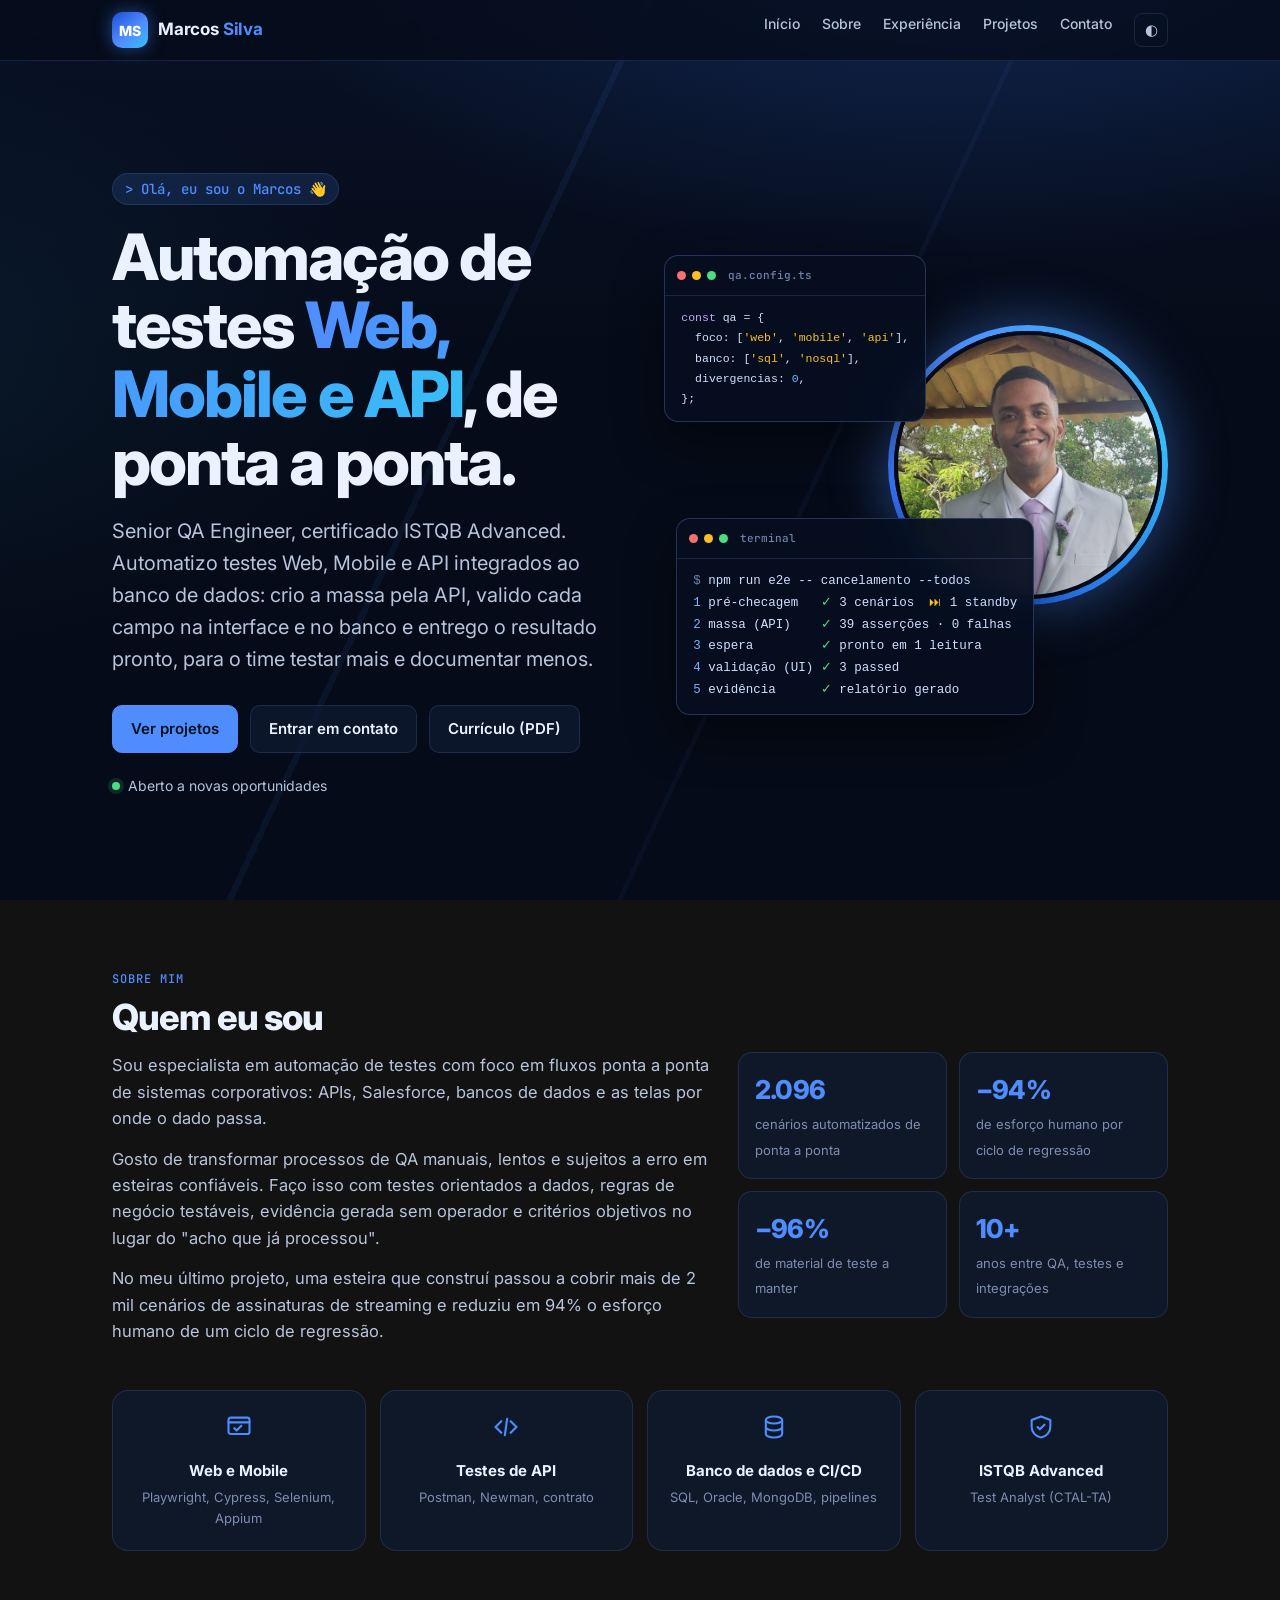
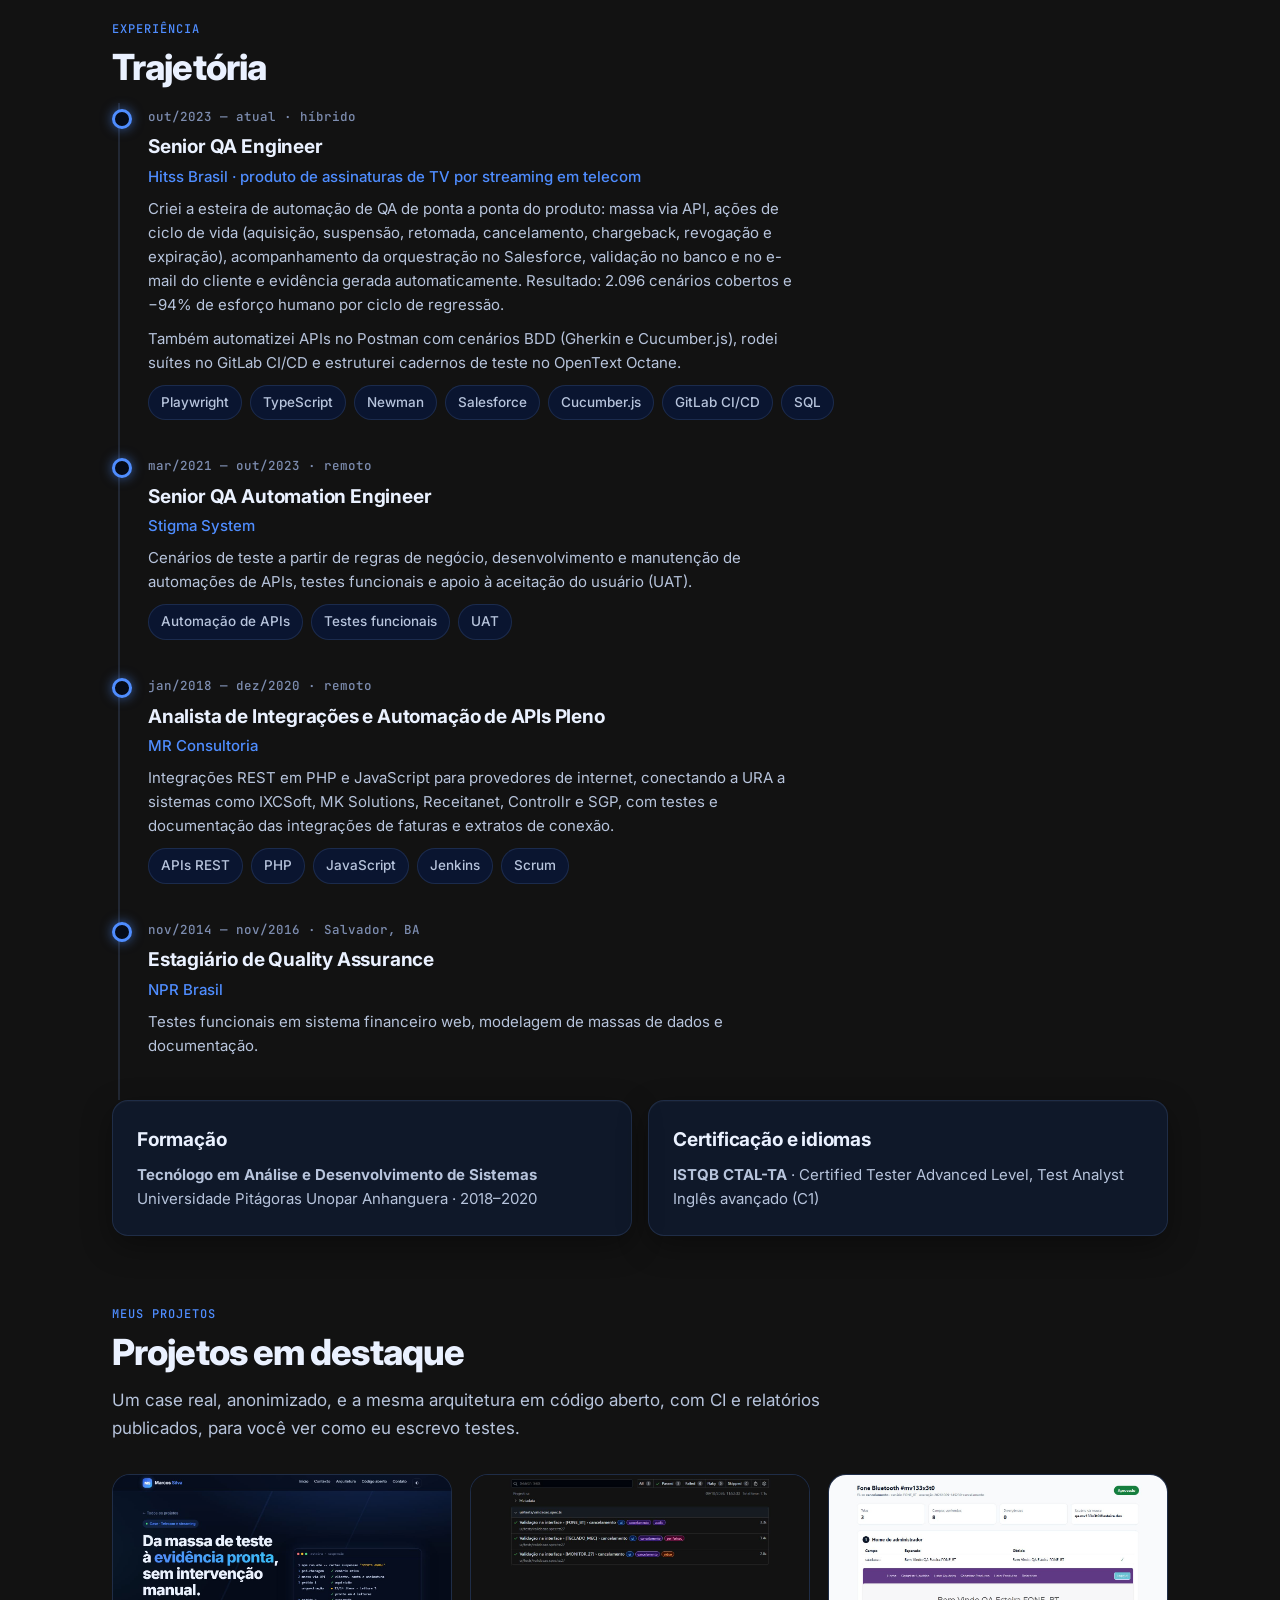
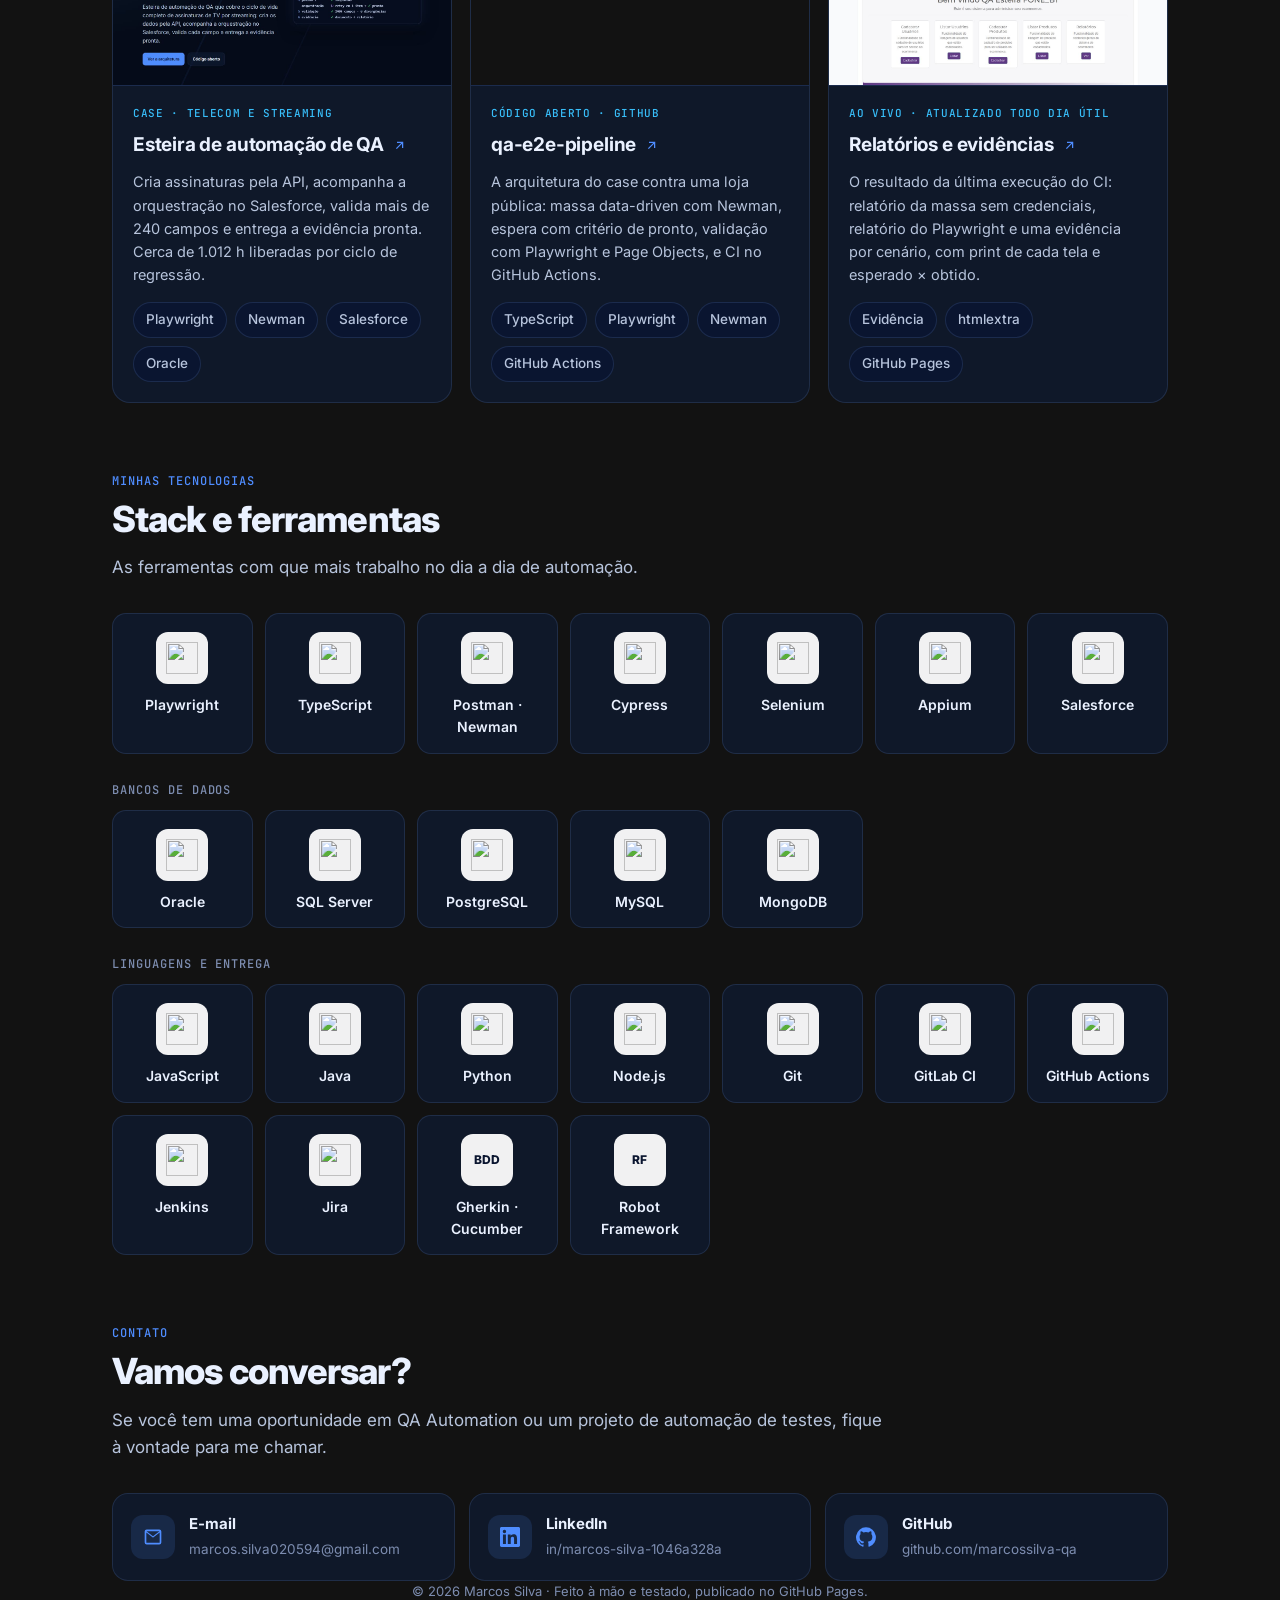
==== commit 9c63b7c9: "Título novo: automação de testes Web, Mobile e API; Appium e bancos de dados na stack" ====
--- a/index.html
+++ b/index.html
@@ -4,9 +4,9 @@
 <meta charset="utf-8">
 <meta name="viewport" content="width=device-width, initial-scale=1, viewport-fit=cover">
 <title>Marcos Silva · QA Automation</title>
-<meta name="description" content="Marcos Silva, Senior QA Engineer. Automação de testes de ponta a ponta com Playwright, TypeScript, Newman e Salesforce.">
+<meta name="description" content="Marcos Silva, Senior QA Engineer. Automação de testes Web, Mobile e API de ponta a ponta, do banco de dados à interface, com Playwright, Cypress, Appium e Postman.">
 <meta property="og:title" content="Marcos Silva · QA Automation">
-<meta property="og:description" content="Automação de QA de ponta a ponta: da massa de teste pela API à evidência pronta.">
+<meta property="og:description" content="Automação de testes Web, Mobile e API, de ponta a ponta: do banco de dados à interface.">
 <meta property="og:image" content="https://marcossilva-qa.github.io/assets/foto.jpg">
 <meta name="theme-color" content="#050b18">
 <link rel="icon" href="data:image/svg+xml,%3Csvg xmlns='http://www.w3.org/2000/svg' viewBox='0 0 64 64'%3E%3Cdefs%3E%3ClinearGradient id='g' x1='0' y1='0' x2='1' y2='1'%3E%3Cstop offset='0' stop-color='%231d4ed8'/%3E%3Cstop offset='1' stop-color='%2338bdf8'/%3E%3C/linearGradient%3E%3C/defs%3E%3Crect width='64' height='64' rx='16' fill='url(%23g)'/%3E%3Ctext x='32' y='42' font-family='Arial' font-weight='800' font-size='26' fill='white' text-anchor='middle'%3EMS%3C/text%3E%3C/svg%3E">
@@ -41,8 +41,8 @@
   <header class="topo-home" id="inicio">
     <div class="revelar">
       <p class="saudacao">&gt; Olá, eu sou o Marcos 👋</p>
-      <h1>Automatizo o QA <span class="grad">de ponta a ponta</span>, da API à evidência.</h1>
-      <p class="lead">Senior QA Engineer, certificado ISTQB Advanced. Construo esteiras que criam a massa de teste, acompanham o processamento no sistema, validam cada campo e entregam a evidência pronta, para o time testar mais e documentar menos.</p>
+      <h1>Automação de testes <span class="grad">Web, Mobile e API</span>, de ponta a ponta.</h1>
+      <p class="lead">Senior QA Engineer, certificado ISTQB Advanced. Automatizo testes Web, Mobile e API integrados ao banco de dados: crio a massa pela API, valido cada campo na interface e no banco e entrego o resultado pronto, para o time testar mais e documentar menos.</p>
       <div class="acoes">
         <a class="btn primario" href="#projetos">Ver projetos</a>
         <a class="btn" href="#contato">Entrar em contato</a>
@@ -55,8 +55,8 @@
       <div class="janela codigo">
         <div class="barra"><i></i><i></i><i></i>qa.config.ts</div>
 <pre><span class="k">const</span> qa = {
-  foco: [<span class="s">'api'</span>, <span class="s">'e2e'</span>, <span class="s">'evidência'</span>],
-  stack: [<span class="s">'playwright'</span>, <span class="s">'ts'</span>],
+  foco: [<span class="s">'web'</span>, <span class="s">'mobile'</span>, <span class="s">'api'</span>],
+  banco: [<span class="s">'sql'</span>, <span class="s">'nosql'</span>],
   divergencias: <span class="a">0</span>,
 };</pre>
       </div>
@@ -93,9 +93,9 @@
       </div>
     </div>
     <div class="pilares revelar">
-      <div class="pilar"><svg viewBox="0 0 24 24"><rect x="3" y="4" width="18" height="14" rx="2"/><path d="M3 8h18M8 13l2 2 4-4"/></svg><b>Automação E2E</b><small>Playwright, Cypress, Selenium</small></div>
+      <div class="pilar"><svg viewBox="0 0 24 24"><rect x="3" y="4" width="18" height="14" rx="2"/><path d="M3 8h18M8 13l2 2 4-4"/></svg><b>Web e Mobile</b><small>Playwright, Cypress, Selenium, Appium</small></div>
       <div class="pilar"><svg viewBox="0 0 24 24"><path d="M8 7 3 12l5 5M16 7l5 5-5 5M13 5l-2 14"/></svg><b>Testes de API</b><small>Postman, Newman, contrato</small></div>
-      <div class="pilar"><svg viewBox="0 0 24 24"><circle cx="6" cy="6" r="2.5"/><circle cx="18" cy="18" r="2.5"/><path d="M6 8.5V12a4 4 0 0 0 4 4h5.5M18 15.5V12"/><path d="m16 10 2 2 2-2"/></svg><b>CI/CD</b><small>GitLab CI, GitHub Actions</small></div>
+      <div class="pilar"><svg viewBox="0 0 24 24"><ellipse cx="12" cy="6" rx="7" ry="3"/><path d="M5 6v12c0 1.7 3.1 3 7 3s7-1.3 7-3V6M5 12c0 1.7 3.1 3 7 3s7-1.3 7-3"/></svg><b>Banco de dados e CI/CD</b><small>SQL, Oracle, MongoDB, pipelines</small></div>
       <div class="pilar"><svg viewBox="0 0 24 24"><path d="M12 3 4 6v6c0 4.5 3.4 8.3 8 9 4.6-.7 8-4.5 8-9V6l-8-3Z"/><path d="m9 12 2 2 4-4"/></svg><b>ISTQB Advanced</b><small>Test Analyst (CTAL-TA)</small></div>
     </div>
   </section>
@@ -193,15 +193,23 @@
       <div class="ferramenta"><div class="icone"><img src="https://cdn.jsdelivr.net/gh/devicons/devicon@v2.16.0/icons/postman/postman-original.svg" alt=""></div>Postman · Newman</div>
       <div class="ferramenta"><div class="icone"><img src="https://cdn.jsdelivr.net/gh/devicons/devicon@v2.16.0/icons/cypressio/cypressio-original.svg" alt=""></div>Cypress</div>
       <div class="ferramenta"><div class="icone"><img src="https://cdn.jsdelivr.net/gh/devicons/devicon@v2.16.0/icons/selenium/selenium-original.svg" alt=""></div>Selenium</div>
+      <div class="ferramenta"><div class="icone"><img src="https://cdn.jsdelivr.net/npm/simple-icons@13.21.0/icons/appium.svg" alt=""></div>Appium</div>
       <div class="ferramenta"><div class="icone"><img src="https://cdn.jsdelivr.net/gh/devicons/devicon@v2.16.0/icons/salesforce/salesforce-original.svg" alt=""></div>Salesforce</div>
     </div>
-    <p class="subtitulo revelar">Linguagens, dados e entrega</p>
+    <p class="subtitulo revelar">Bancos de dados</p>
+    <div class="stack revelar">
+      <div class="ferramenta"><div class="icone"><img src="https://cdn.jsdelivr.net/gh/devicons/devicon@v2.16.0/icons/oracle/oracle-original.svg" alt=""></div>Oracle</div>
+      <div class="ferramenta"><div class="icone"><img src="https://cdn.jsdelivr.net/gh/devicons/devicon@v2.16.0/icons/microsoftsqlserver/microsoftsqlserver-original.svg" alt=""></div>SQL Server</div>
+      <div class="ferramenta"><div class="icone"><img src="https://cdn.jsdelivr.net/gh/devicons/devicon@v2.16.0/icons/postgresql/postgresql-original.svg" alt=""></div>PostgreSQL</div>
+      <div class="ferramenta"><div class="icone"><img src="https://cdn.jsdelivr.net/gh/devicons/devicon@v2.16.0/icons/mysql/mysql-original.svg" alt=""></div>MySQL</div>
+      <div class="ferramenta"><div class="icone"><img src="https://cdn.jsdelivr.net/gh/devicons/devicon@v2.16.0/icons/mongodb/mongodb-original.svg" alt=""></div>MongoDB</div>
+    </div>
+    <p class="subtitulo revelar">Linguagens e entrega</p>
     <div class="stack revelar">
       <div class="ferramenta"><div class="icone"><img src="https://cdn.jsdelivr.net/gh/devicons/devicon@v2.16.0/icons/javascript/javascript-original.svg" alt=""></div>JavaScript</div>
       <div class="ferramenta"><div class="icone"><img src="https://cdn.jsdelivr.net/gh/devicons/devicon@v2.16.0/icons/java/java-original.svg" alt=""></div>Java</div>
       <div class="ferramenta"><div class="icone"><img src="https://cdn.jsdelivr.net/gh/devicons/devicon@v2.16.0/icons/python/python-original.svg" alt=""></div>Python</div>
       <div class="ferramenta"><div class="icone"><img src="https://cdn.jsdelivr.net/gh/devicons/devicon@v2.16.0/icons/nodejs/nodejs-original.svg" alt=""></div>Node.js</div>
-      <div class="ferramenta"><div class="icone"><img src="https://cdn.jsdelivr.net/gh/devicons/devicon@v2.16.0/icons/postgresql/postgresql-original.svg" alt=""></div>SQL</div>
       <div class="ferramenta"><div class="icone"><img src="https://cdn.jsdelivr.net/gh/devicons/devicon@v2.16.0/icons/git/git-original.svg" alt=""></div>Git</div>
       <div class="ferramenta"><div class="icone"><img src="https://cdn.jsdelivr.net/gh/devicons/devicon@v2.16.0/icons/gitlab/gitlab-original.svg" alt=""></div>GitLab CI</div>
       <div class="ferramenta"><div class="icone"><img src="https://cdn.jsdelivr.net/gh/devicons/devicon@v2.16.0/icons/githubactions/githubactions-original.svg" alt=""></div>GitHub Actions</div>
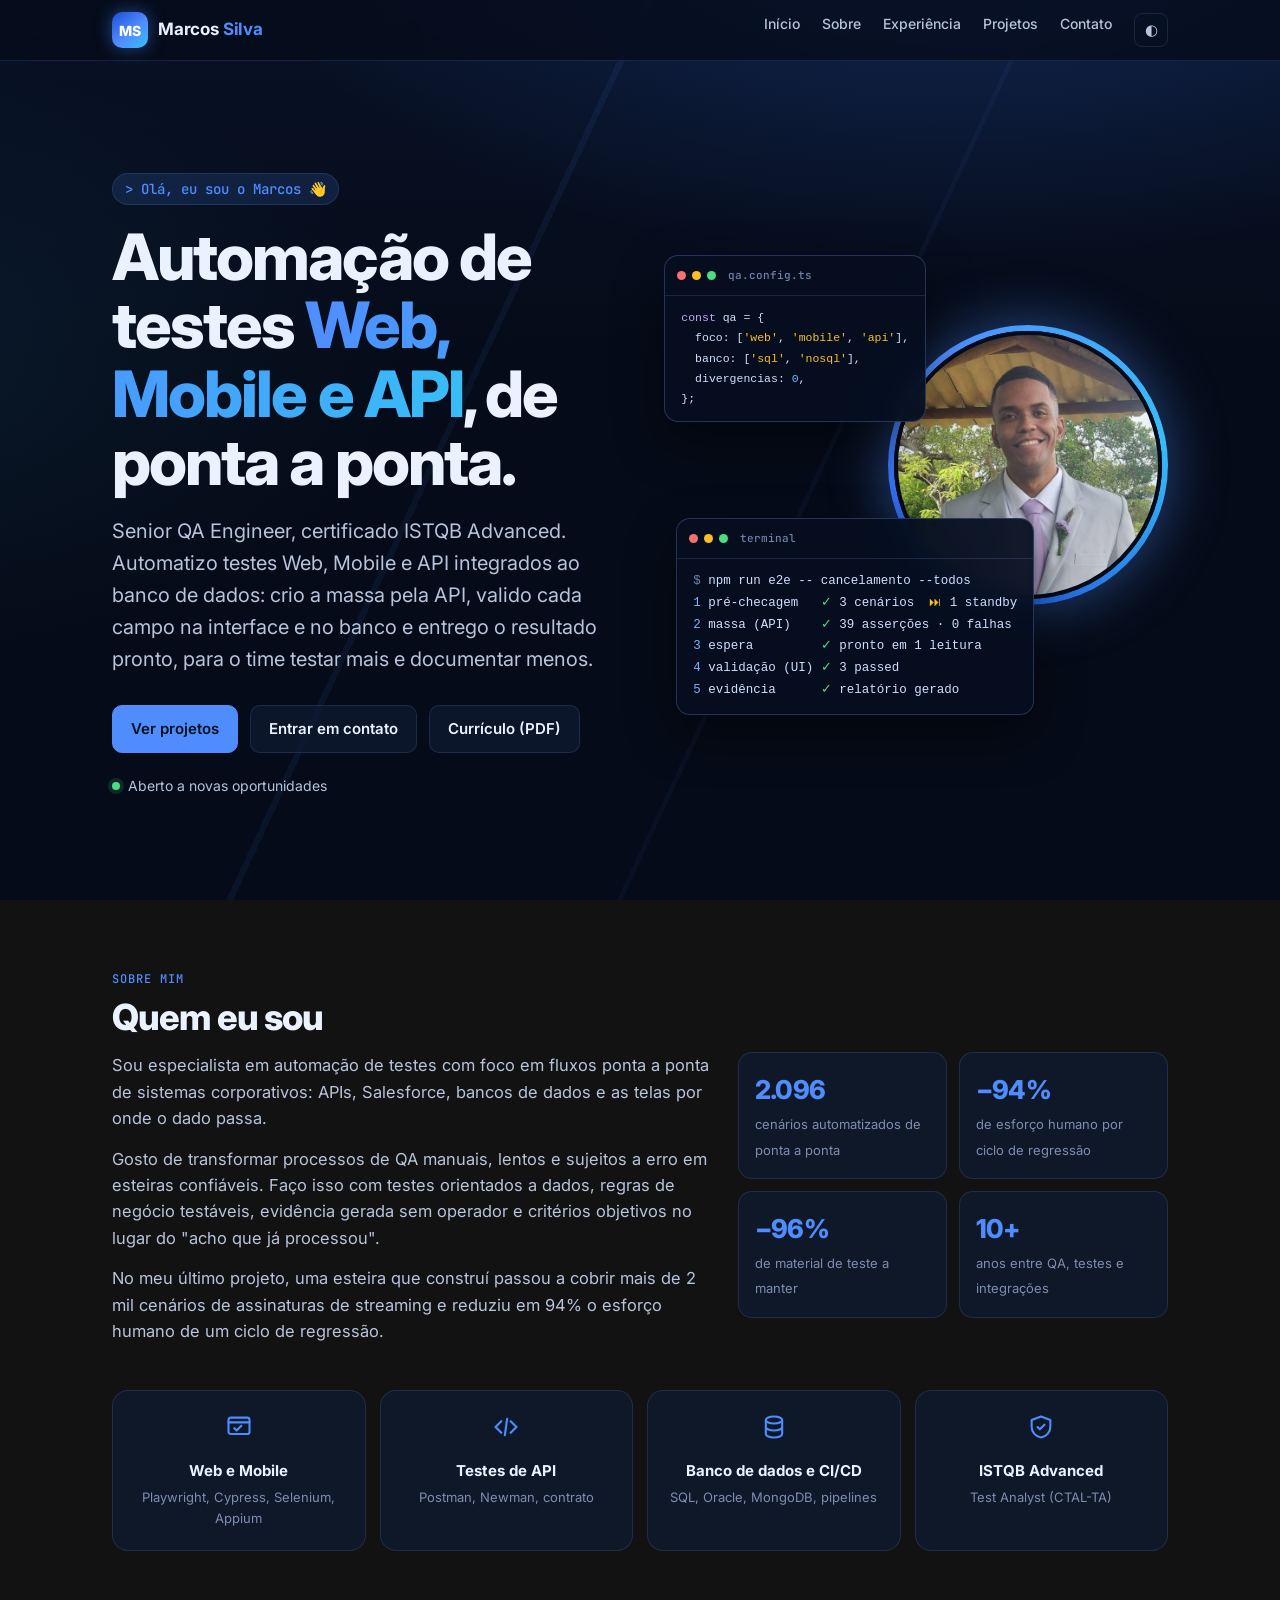
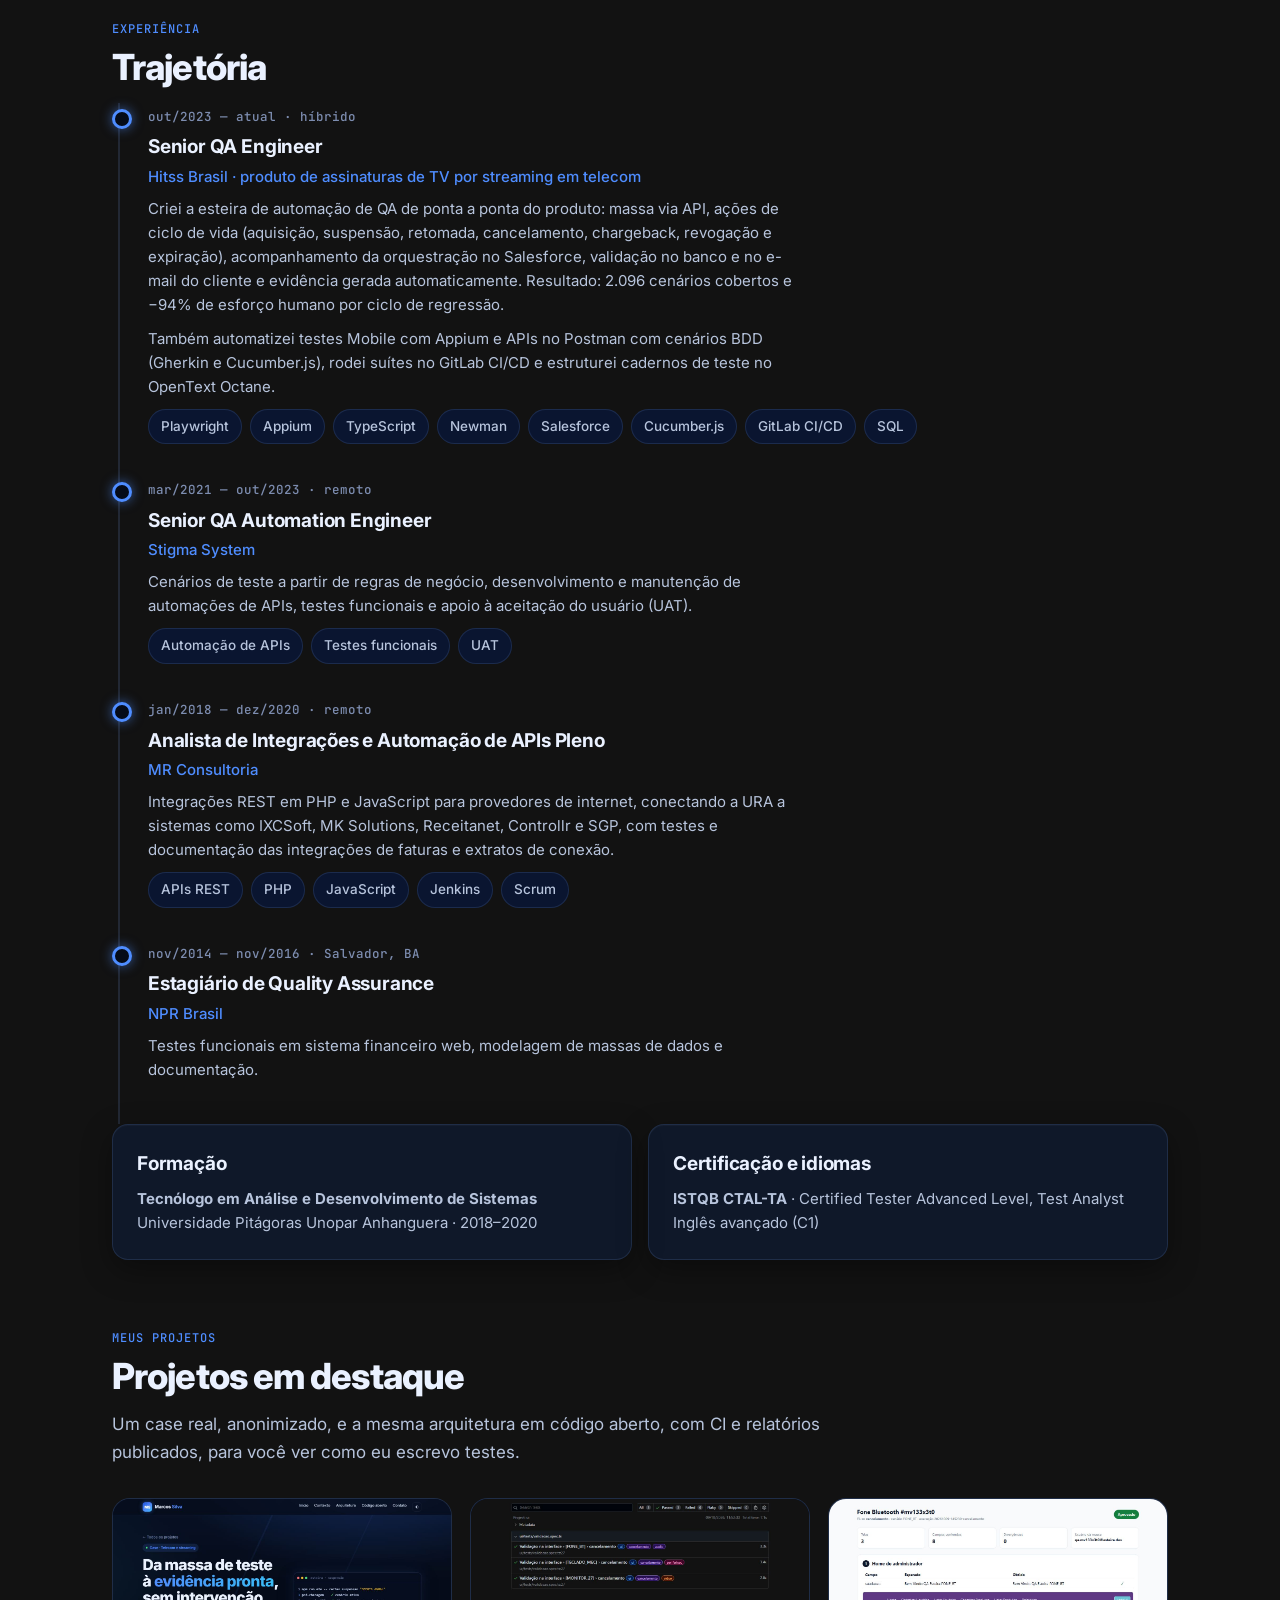
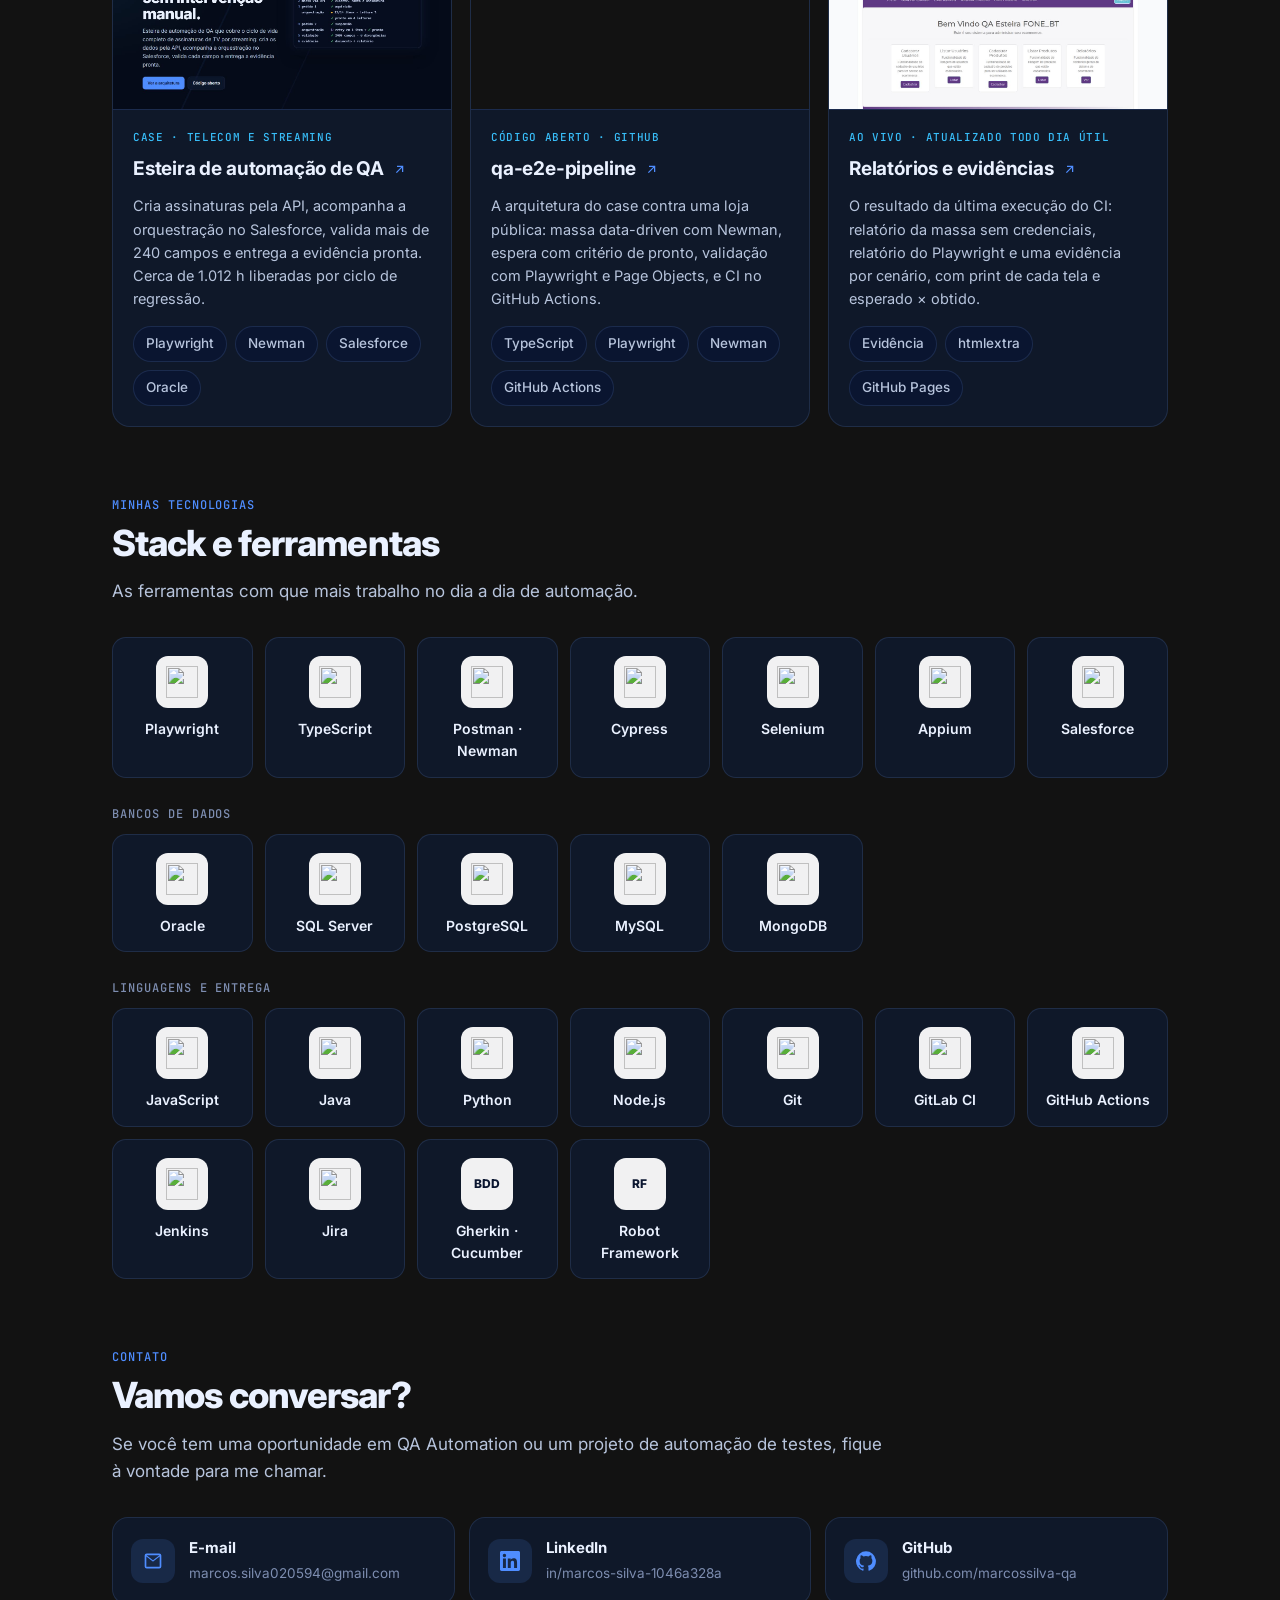
==== commit a6763272: "Appium na experiência da Hitss (site e currículo)" ====
--- a/index.html
+++ b/index.html
@@ -112,8 +112,8 @@
         <h3>Senior QA Engineer</h3>
         <p class="onde">Hitss Brasil · produto de assinaturas de TV por streaming em telecom</p>
         <p>Criei a esteira de automação de QA de ponta a ponta do produto: massa via API, ações de ciclo de vida (aquisição, suspensão, retomada, cancelamento, chargeback, revogação e expiração), acompanhamento da orquestração no Salesforce, validação no banco e no e-mail do cliente e evidência gerada automaticamente. Resultado: 2.096 cenários cobertos e −94% de esforço humano por ciclo de regressão.</p>
-        <p>Também automatizei APIs no Postman com cenários BDD (Gherkin e Cucumber.js), rodei suítes no GitLab CI/CD e estruturei cadernos de teste no OpenText Octane.</p>
-        <ul class="chips"><li>Playwright</li><li>TypeScript</li><li>Newman</li><li>Salesforce</li><li>Cucumber.js</li><li>GitLab CI/CD</li><li>SQL</li></ul>
+        <p>Também automatizei testes Mobile com Appium e APIs no Postman com cenários BDD (Gherkin e Cucumber.js), rodei suítes no GitLab CI/CD e estruturei cadernos de teste no OpenText Octane.</p>
+        <ul class="chips"><li>Playwright</li><li>Appium</li><li>TypeScript</li><li>Newman</li><li>Salesforce</li><li>Cucumber.js</li><li>GitLab CI/CD</li><li>SQL</li></ul>
       </li>
       <li class="revelar">
         <span class="quando">mar/2021 — out/2023 · remoto</span>
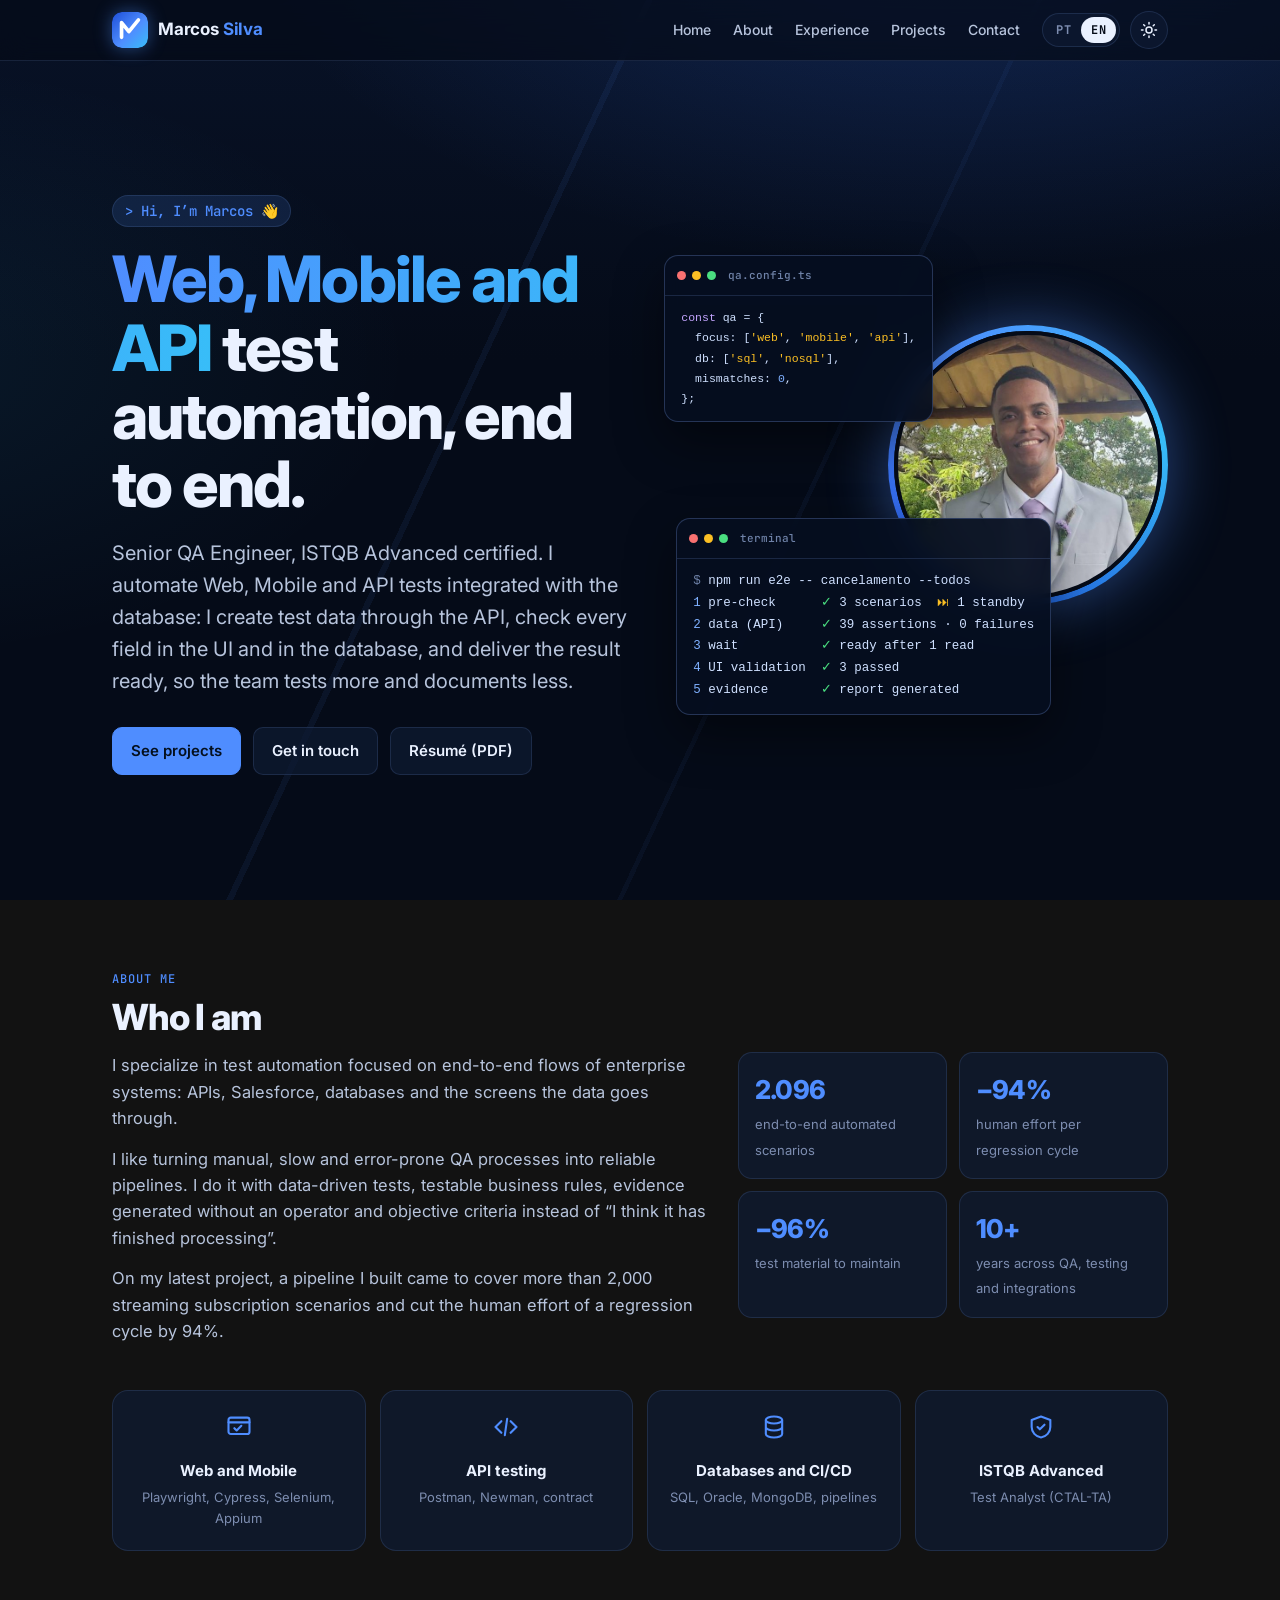
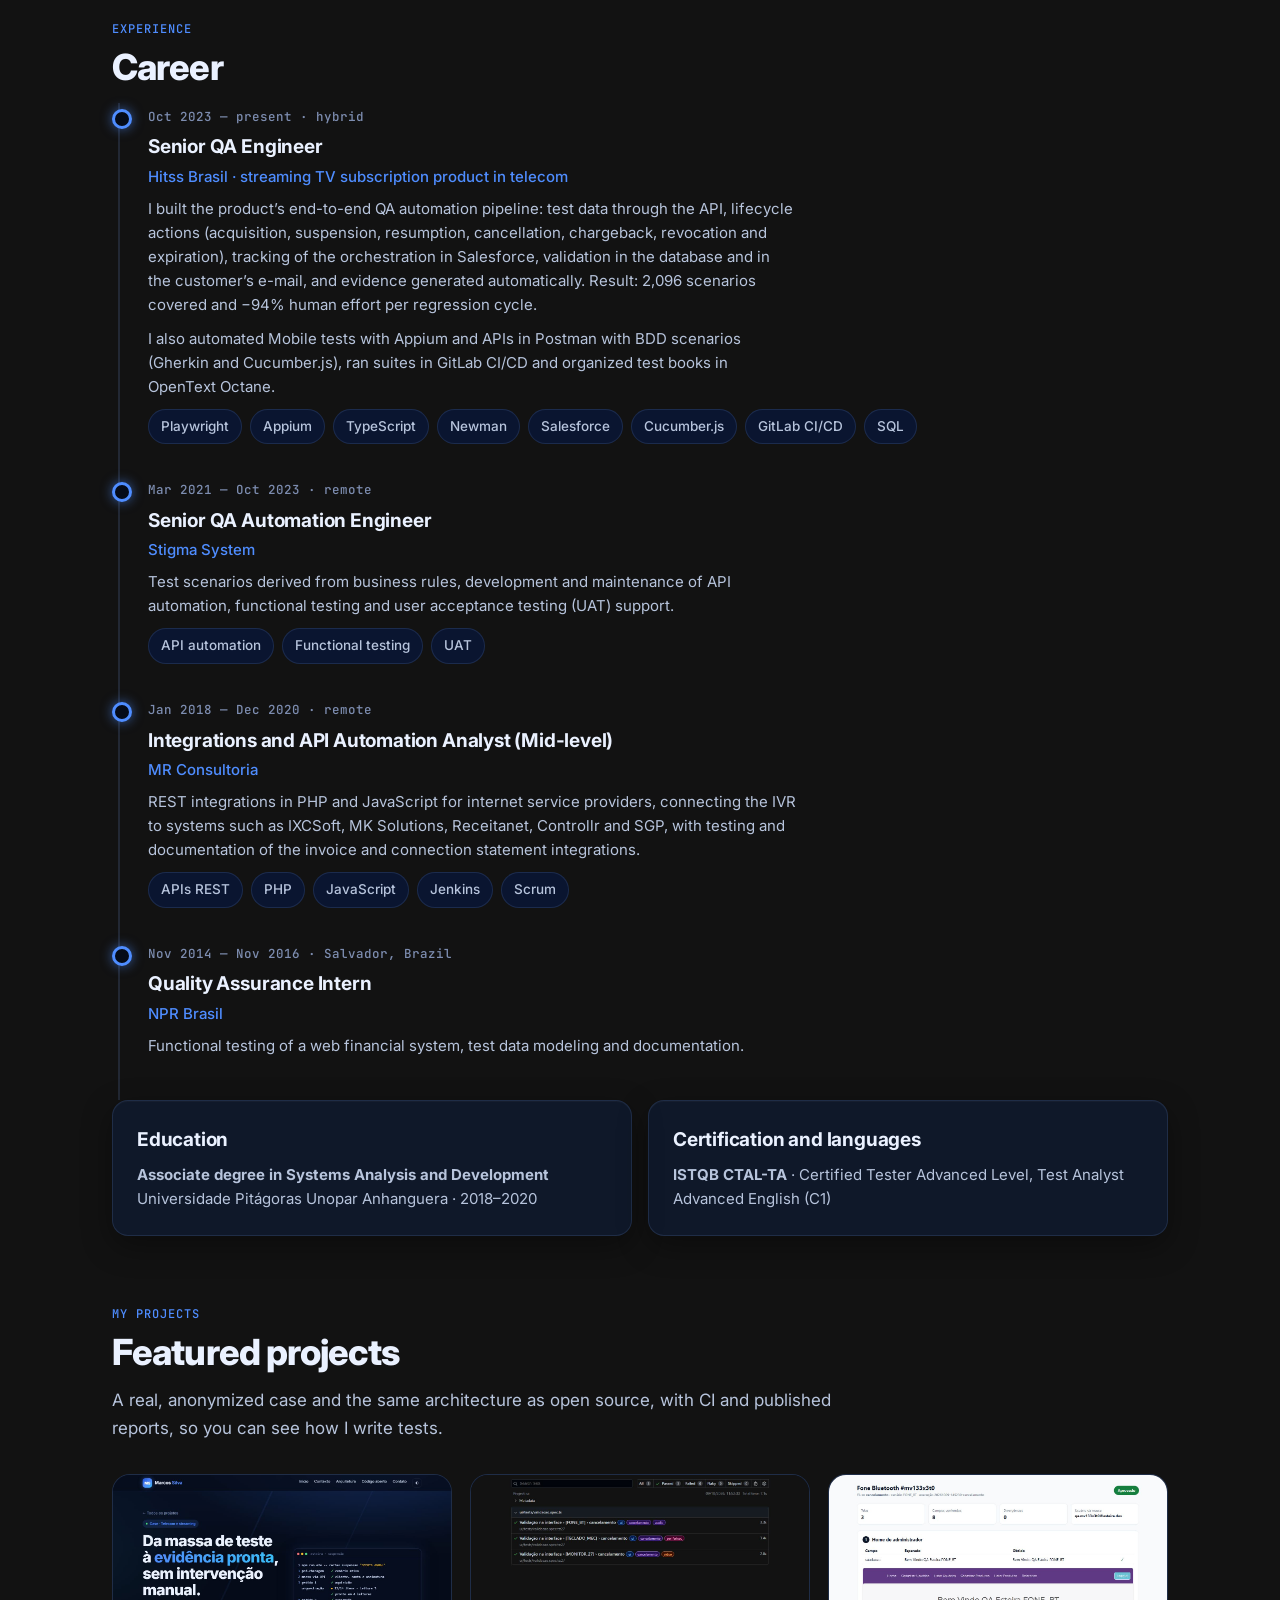
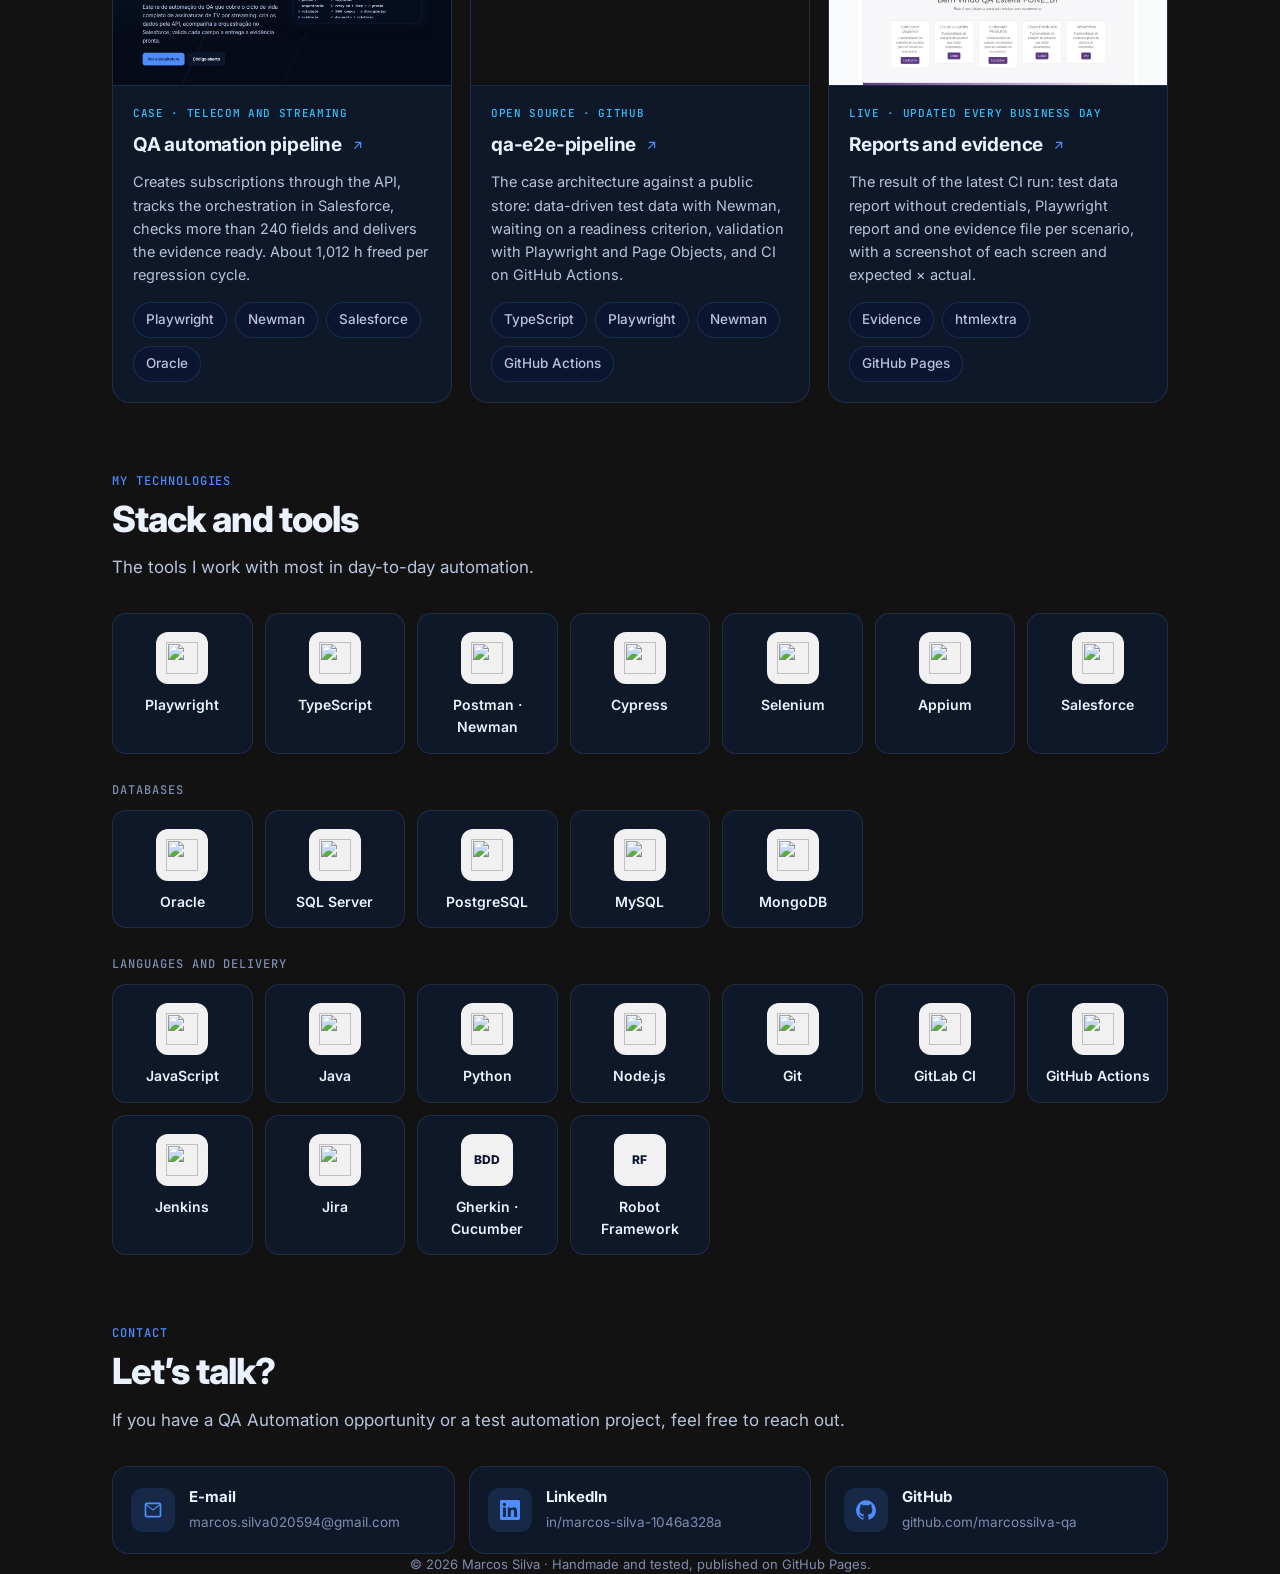
==== commit ed7e1b8f: "Botões de idioma PT/EN e de tema com sol e lua, logo novo e fim do selo de disponibilidade" ====
--- a/index.html
+++ b/index.html
@@ -4,12 +4,12 @@
 <meta charset="utf-8">
 <meta name="viewport" content="width=device-width, initial-scale=1, viewport-fit=cover">
 <title>Marcos Silva · QA Automation</title>
-<meta name="description" content="Marcos Silva, Senior QA Engineer. Automação de testes Web, Mobile e API de ponta a ponta, do banco de dados à interface, com Playwright, Cypress, Appium e Postman.">
+<meta name="description" data-i18n-attr="content:meta.desc" content="Marcos Silva, Senior QA Engineer. Automação de testes Web, Mobile e API de ponta a ponta, do banco de dados à interface, com Playwright, Cypress, Appium e Postman.">
 <meta property="og:title" content="Marcos Silva · QA Automation">
 <meta property="og:description" content="Automação de testes Web, Mobile e API, de ponta a ponta: do banco de dados à interface.">
 <meta property="og:image" content="https://marcossilva-qa.github.io/assets/foto.jpg">
 <meta name="theme-color" content="#050b18">
-<link rel="icon" href="data:image/svg+xml,%3Csvg xmlns='http://www.w3.org/2000/svg' viewBox='0 0 64 64'%3E%3Cdefs%3E%3ClinearGradient id='g' x1='0' y1='0' x2='1' y2='1'%3E%3Cstop offset='0' stop-color='%231d4ed8'/%3E%3Cstop offset='1' stop-color='%2338bdf8'/%3E%3C/linearGradient%3E%3C/defs%3E%3Crect width='64' height='64' rx='16' fill='url(%23g)'/%3E%3Ctext x='32' y='42' font-family='Arial' font-weight='800' font-size='26' fill='white' text-anchor='middle'%3EMS%3C/text%3E%3C/svg%3E">
+<link rel="icon" href="assets/favicon.svg" type="image/svg+xml">
 <link rel="preconnect" href="https://fonts.googleapis.com">
 <link rel="preconnect" href="https://fonts.gstatic.com" crossorigin>
 <link href="https://fonts.googleapis.com/css2?family=Inter:wght@400;500;600;700;800&family=JetBrains+Mono:wght@500&display=swap" rel="stylesheet">
@@ -23,14 +23,17 @@
 
 <nav class="topo">
   <div class="wrap">
-    <a class="marca" href="#inicio"><span class="logo">MS</span><span>Marcos <em>Silva</em></span></a>
+    <a class="marca" href="#inicio"><img class="logo" src="assets/logo.svg" alt="" width="36" height="36"><span>Marcos <em>Silva</em></span></a>
     <ul>
-      <li><a href="#inicio">Início</a></li>
-      <li><a href="#sobre">Sobre</a></li>
-      <li><a href="#experiencia">Experiência</a></li>
-      <li><a href="#projetos">Projetos</a></li>
-      <li><a href="#contato">Contato</a></li>
-      <li class="sempre"><button class="tema" id="tema" aria-label="Alternar tema claro/escuro">◐</button></li>
+      <li><a href="#inicio" data-i18n="nav.inicio">Início</a></li>
+      <li><a href="#sobre" data-i18n="nav.sobre">Sobre</a></li>
+      <li><a href="#experiencia" data-i18n="nav.exp">Experiência</a></li>
+      <li><a href="#projetos" data-i18n="nav.proj">Projetos</a></li>
+      <li><a href="#contato" data-i18n="nav.contato">Contato</a></li>
+      <li class="sempre controles">
+        <div class="idioma" role="group" aria-label="Idioma / Language"><button type="button" data-lang="pt" lang="pt-BR" aria-pressed="true">PT</button><button type="button" data-lang="en" lang="en" aria-pressed="false">EN</button></div>
+        <button type="button" class="tema" id="tema" aria-label="Mudar para o modo claro"><svg class="sol" viewBox="0 0 24 24" aria-hidden="true"><circle cx="12" cy="12" r="4"/><path d="M12 2v2M12 20v2M4.93 4.93l1.41 1.41M17.66 17.66l1.41 1.41M2 12h2M20 12h2M4.93 19.07l1.41-1.41M17.66 6.34l1.41-1.41"/></svg><svg class="lua" viewBox="0 0 24 24" aria-hidden="true"><path d="M21 12.8A9 9 0 1 1 11.2 3a7 7 0 0 0 9.8 9.8Z"/></svg></button>
+      </li>
     </ul>
   </div>
 </nav>
@@ -40,21 +43,20 @@
   <!-- ─────────────── INÍCIO ─────────────── -->
   <header class="topo-home" id="inicio">
     <div class="revelar">
-      <p class="saudacao">&gt; Olá, eu sou o Marcos 👋</p>
-      <h1>Automação de testes <span class="grad">Web, Mobile e API</span>, de ponta a ponta.</h1>
-      <p class="lead">Senior QA Engineer, certificado ISTQB Advanced. Automatizo testes Web, Mobile e API integrados ao banco de dados: crio a massa pela API, valido cada campo na interface e no banco e entrego o resultado pronto, para o time testar mais e documentar menos.</p>
+      <p class="saudacao" data-i18n="hero.oi">&gt; Olá, eu sou o Marcos 👋</p>
+      <h1 data-i18n="hero.h1">Automação de testes <span class="grad">Web, Mobile e API</span>, de ponta a ponta.</h1>
+      <p class="lead" data-i18n="hero.lead">Senior QA Engineer, certificado ISTQB Advanced. Automatizo testes Web, Mobile e API integrados ao banco de dados: crio a massa pela API, valido cada campo na interface e no banco e entrego o resultado pronto, para o time testar mais e documentar menos.</p>
       <div class="acoes">
-        <a class="btn primario" href="#projetos">Ver projetos</a>
-        <a class="btn" href="#contato">Entrar em contato</a>
-        <a class="btn" href="assets/curriculo-marcos-silva.pdf">Currículo (PDF)</a>
-      </div>
-      <div class="disponivel">Aberto a novas oportunidades</div>
+        <a class="btn primario" href="#projetos" data-i18n="hero.b1">Ver projetos</a>
+        <a class="btn" href="#contato" data-i18n="hero.b2">Entrar em contato</a>
+        <a class="btn" href="assets/curriculo-marcos-silva.pdf" data-i18n="hero.b3">Currículo (PDF)</a>
+      </div>
     </div>
 
     <div class="palco revelar" aria-hidden="true">
       <div class="janela codigo">
         <div class="barra"><i></i><i></i><i></i>qa.config.ts</div>
-<pre><span class="k">const</span> qa = {
+<pre data-i18n="hero.codigo"><span class="k">const</span> qa = {
   foco: [<span class="s">'web'</span>, <span class="s">'mobile'</span>, <span class="s">'api'</span>],
   banco: [<span class="s">'sql'</span>, <span class="s">'nosql'</span>],
   divergencias: <span class="a">0</span>,
@@ -63,7 +65,7 @@
       <div class="retrato"><span>MS</span><img src="assets/foto.jpg" alt="" onerror="this.remove()"></div>
       <div class="janela execucao">
         <div class="barra"><i></i><i></i><i></i>terminal</div>
-<pre><span class="c">$</span> npm run e2e -- cancelamento --todos
+<pre data-i18n="hero.term"><span class="c">$</span> npm run e2e -- cancelamento --todos
 <span class="a">1</span> pré-checagem   <span class="v">✓</span> 3 cenários  <span class="s">⏭</span> 1 standby
 <span class="a">2</span> massa (API)    <span class="v">✓</span> 39 asserções · 0 falhas
 <span class="a">3</span> espera         <span class="v">✓</span> pronto em 1 leitura
@@ -76,26 +78,26 @@
   <!-- ─────────────── SOBRE ─────────────── -->
   <section id="sobre">
     <div class="revelar">
-      <p class="rotulo">Sobre mim</p>
-      <h2>Quem eu sou</h2>
+      <p class="rotulo" data-i18n="sobre.rot">Sobre mim</p>
+      <h2 data-i18n="sobre.h2">Quem eu sou</h2>
     </div>
     <div class="sobre revelar">
       <div>
-        <p>Sou especialista em automação de testes com foco em fluxos ponta a ponta de sistemas corporativos: APIs, Salesforce, bancos de dados e as telas por onde o dado passa.</p>
-        <p>Gosto de transformar processos de QA manuais, lentos e sujeitos a erro em esteiras confiáveis. Faço isso com testes orientados a dados, regras de negócio testáveis, evidência gerada sem operador e critérios objetivos no lugar do "acho que já processou".</p>
-        <p>No meu último projeto, uma esteira que construí passou a cobrir mais de 2 mil cenários de assinaturas de streaming e reduziu em 94% o esforço humano de um ciclo de regressão.</p>
+        <p data-i18n="sobre.p1">Sou especialista em automação de testes com foco em fluxos ponta a ponta de sistemas corporativos: APIs, Salesforce, bancos de dados e as telas por onde o dado passa.</p>
+        <p data-i18n="sobre.p2">Gosto de transformar processos de QA manuais, lentos e sujeitos a erro em esteiras confiáveis. Faço isso com testes orientados a dados, regras de negócio testáveis, evidência gerada sem operador e critérios objetivos no lugar do "acho que já processou".</p>
+        <p data-i18n="sobre.p3">No meu último projeto, uma esteira que construí passou a cobrir mais de 2 mil cenários de assinaturas de streaming e reduziu em 94% o esforço humano de um ciclo de regressão.</p>
       </div>
       <div class="numeros">
-        <div><b>2.096</b><span>cenários automatizados de ponta a ponta</span></div>
-        <div><b>−94%</b><span>de esforço humano por ciclo de regressão</span></div>
-        <div><b>−96%</b><span>de material de teste a manter</span></div>
-        <div><b>10+</b><span>anos entre QA, testes e integrações</span></div>
+        <div><b>2.096</b><span data-i18n="num.1">cenários automatizados de ponta a ponta</span></div>
+        <div><b>−94%</b><span data-i18n="num.2">de esforço humano por ciclo de regressão</span></div>
+        <div><b>−96%</b><span data-i18n="num.3">de material de teste a manter</span></div>
+        <div><b>10+</b><span data-i18n="num.4">anos entre QA, testes e integrações</span></div>
       </div>
     </div>
     <div class="pilares revelar">
-      <div class="pilar"><svg viewBox="0 0 24 24"><rect x="3" y="4" width="18" height="14" rx="2"/><path d="M3 8h18M8 13l2 2 4-4"/></svg><b>Web e Mobile</b><small>Playwright, Cypress, Selenium, Appium</small></div>
-      <div class="pilar"><svg viewBox="0 0 24 24"><path d="M8 7 3 12l5 5M16 7l5 5-5 5M13 5l-2 14"/></svg><b>Testes de API</b><small>Postman, Newman, contrato</small></div>
-      <div class="pilar"><svg viewBox="0 0 24 24"><ellipse cx="12" cy="6" rx="7" ry="3"/><path d="M5 6v12c0 1.7 3.1 3 7 3s7-1.3 7-3V6M5 12c0 1.7 3.1 3 7 3s7-1.3 7-3"/></svg><b>Banco de dados e CI/CD</b><small>SQL, Oracle, MongoDB, pipelines</small></div>
+      <div class="pilar"><svg viewBox="0 0 24 24"><rect x="3" y="4" width="18" height="14" rx="2"/><path d="M3 8h18M8 13l2 2 4-4"/></svg><b data-i18n="pil.1">Web e Mobile</b><small>Playwright, Cypress, Selenium, Appium</small></div>
+      <div class="pilar"><svg viewBox="0 0 24 24"><path d="M8 7 3 12l5 5M16 7l5 5-5 5M13 5l-2 14"/></svg><b data-i18n="pil.2">Testes de API</b><small data-i18n="pil.2s">Postman, Newman, contrato</small></div>
+      <div class="pilar"><svg viewBox="0 0 24 24"><ellipse cx="12" cy="6" rx="7" ry="3"/><path d="M5 6v12c0 1.7 3.1 3 7 3s7-1.3 7-3V6M5 12c0 1.7 3.1 3 7 3s7-1.3 7-3"/></svg><b data-i18n="pil.3">Banco de dados e CI/CD</b><small>SQL, Oracle, MongoDB, pipelines</small></div>
       <div class="pilar"><svg viewBox="0 0 24 24"><path d="M12 3 4 6v6c0 4.5 3.4 8.3 8 9 4.6-.7 8-4.5 8-9V6l-8-3Z"/><path d="m9 12 2 2 4-4"/></svg><b>ISTQB Advanced</b><small>Test Analyst (CTAL-TA)</small></div>
     </div>
   </section>
@@ -103,78 +105,78 @@
   <!-- ─────────────── EXPERIÊNCIA ─────────────── -->
   <section id="experiencia">
     <div class="revelar">
-      <p class="rotulo">Experiência</p>
-      <h2>Trajetória</h2>
+      <p class="rotulo" data-i18n="exp.rot">Experiência</p>
+      <h2 data-i18n="exp.h2">Trajetória</h2>
     </div>
     <ol class="linha-tempo">
       <li class="revelar">
-        <span class="quando">out/2023 — atual · híbrido</span>
+        <span class="quando" data-i18n="exp.1q">out/2023 — atual · híbrido</span>
         <h3>Senior QA Engineer</h3>
-        <p class="onde">Hitss Brasil · produto de assinaturas de TV por streaming em telecom</p>
-        <p>Criei a esteira de automação de QA de ponta a ponta do produto: massa via API, ações de ciclo de vida (aquisição, suspensão, retomada, cancelamento, chargeback, revogação e expiração), acompanhamento da orquestração no Salesforce, validação no banco e no e-mail do cliente e evidência gerada automaticamente. Resultado: 2.096 cenários cobertos e −94% de esforço humano por ciclo de regressão.</p>
-        <p>Também automatizei testes Mobile com Appium e APIs no Postman com cenários BDD (Gherkin e Cucumber.js), rodei suítes no GitLab CI/CD e estruturei cadernos de teste no OpenText Octane.</p>
+        <p class="onde" data-i18n="exp.1o">Hitss Brasil · produto de assinaturas de TV por streaming em telecom</p>
+        <p data-i18n="exp.1p">Criei a esteira de automação de QA de ponta a ponta do produto: massa via API, ações de ciclo de vida (aquisição, suspensão, retomada, cancelamento, chargeback, revogação e expiração), acompanhamento da orquestração no Salesforce, validação no banco e no e-mail do cliente e evidência gerada automaticamente. Resultado: 2.096 cenários cobertos e −94% de esforço humano por ciclo de regressão.</p>
+        <p data-i18n="exp.1p2">Também automatizei testes Mobile com Appium e APIs no Postman com cenários BDD (Gherkin e Cucumber.js), rodei suítes no GitLab CI/CD e estruturei cadernos de teste no OpenText Octane.</p>
         <ul class="chips"><li>Playwright</li><li>Appium</li><li>TypeScript</li><li>Newman</li><li>Salesforce</li><li>Cucumber.js</li><li>GitLab CI/CD</li><li>SQL</li></ul>
       </li>
       <li class="revelar">
-        <span class="quando">mar/2021 — out/2023 · remoto</span>
+        <span class="quando" data-i18n="exp.2q">mar/2021 — out/2023 · remoto</span>
         <h3>Senior QA Automation Engineer</h3>
         <p class="onde">Stigma System</p>
-        <p>Cenários de teste a partir de regras de negócio, desenvolvimento e manutenção de automações de APIs, testes funcionais e apoio à aceitação do usuário (UAT).</p>
-        <ul class="chips"><li>Automação de APIs</li><li>Testes funcionais</li><li>UAT</li></ul>
-      </li>
-      <li class="revelar">
-        <span class="quando">jan/2018 — dez/2020 · remoto</span>
-        <h3>Analista de Integrações e Automação de APIs Pleno</h3>
+        <p data-i18n="exp.2p">Cenários de teste a partir de regras de negócio, desenvolvimento e manutenção de automações de APIs, testes funcionais e apoio à aceitação do usuário (UAT).</p>
+        <ul class="chips" data-i18n="exp.2c"><li>Automação de APIs</li><li>Testes funcionais</li><li>UAT</li></ul>
+      </li>
+      <li class="revelar">
+        <span class="quando" data-i18n="exp.3q">jan/2018 — dez/2020 · remoto</span>
+        <h3 data-i18n="exp.3t">Analista de Integrações e Automação de APIs Pleno</h3>
         <p class="onde">MR Consultoria</p>
-        <p>Integrações REST em PHP e JavaScript para provedores de internet, conectando a URA a sistemas como IXCSoft, MK Solutions, Receitanet, Controllr e SGP, com testes e documentação das integrações de faturas e extratos de conexão.</p>
+        <p data-i18n="exp.3p">Integrações REST em PHP e JavaScript para provedores de internet, conectando a URA a sistemas como IXCSoft, MK Solutions, Receitanet, Controllr e SGP, com testes e documentação das integrações de faturas e extratos de conexão.</p>
         <ul class="chips"><li>APIs REST</li><li>PHP</li><li>JavaScript</li><li>Jenkins</li><li>Scrum</li></ul>
       </li>
       <li class="revelar">
-        <span class="quando">nov/2014 — nov/2016 · Salvador, BA</span>
-        <h3>Estagiário de Quality Assurance</h3>
+        <span class="quando" data-i18n="exp.4q">nov/2014 — nov/2016 · Salvador, BA</span>
+        <h3 data-i18n="exp.4t">Estagiário de Quality Assurance</h3>
         <p class="onde">NPR Brasil</p>
-        <p>Testes funcionais em sistema financeiro web, modelagem de massas de dados e documentação.</p>
+        <p data-i18n="exp.4p">Testes funcionais em sistema financeiro web, modelagem de massas de dados e documentação.</p>
       </li>
     </ol>
     <div class="grade g2 revelar">
-      <div class="card"><h3>Formação</h3><p><b>Tecnólogo em Análise e Desenvolvimento de Sistemas</b><br>Universidade Pitágoras Unopar Anhanguera · 2018–2020</p></div>
-      <div class="card"><h3>Certificação e idiomas</h3><p><b>ISTQB CTAL-TA</b> · Certified Tester Advanced Level, Test Analyst<br>Inglês avançado (C1)</p></div>
+      <div class="card"><h3 data-i18n="form.h">Formação</h3><p data-i18n="form.p"><b>Tecnólogo em Análise e Desenvolvimento de Sistemas</b><br>Universidade Pitágoras Unopar Anhanguera · 2018–2020</p></div>
+      <div class="card"><h3 data-i18n="cert.h">Certificação e idiomas</h3><p data-i18n="cert.p"><b>ISTQB CTAL-TA</b> · Certified Tester Advanced Level, Test Analyst<br>Inglês avançado (C1)</p></div>
     </div>
   </section>
 
   <!-- ─────────────── PROJETOS ─────────────── -->
   <section id="projetos">
     <div class="revelar">
-      <p class="rotulo">Meus projetos</p>
-      <h2>Projetos em destaque</h2>
-      <p class="sub">Um case real, anonimizado, e a mesma arquitetura em código aberto, com CI e relatórios publicados, para você ver como eu escrevo testes.</p>
+      <p class="rotulo" data-i18n="proj.rot">Meus projetos</p>
+      <h2 data-i18n="proj.h2">Projetos em destaque</h2>
+      <p class="sub" data-i18n="proj.sub">Um case real, anonimizado, e a mesma arquitetura em código aberto, com CI e relatórios publicados, para você ver como eu escrevo testes.</p>
     </div>
     <div class="projetos">
       <a class="projeto-card revelar" href="case/esteira-qa.html">
-        <div class="thumb"><img src="assets/projetos/case.jpg" alt="Página do case: 2.096 cenários, −96% de material de teste" loading="lazy"></div>
+        <div class="thumb"><img src="assets/projetos/case.jpg" alt="Página do case: 2.096 cenários, −96% de material de teste" data-i18n-attr="alt:proj.1alt" loading="lazy"></div>
         <div class="projeto-corpo">
-          <span class="selo-tipo">Case · Telecom e streaming</span>
-          <h3>Esteira de automação de QA <svg viewBox="0 0 24 24"><path d="M7 17 17 7M8 7h9v9"/></svg></h3>
-          <p>Cria assinaturas pela API, acompanha a orquestração no Salesforce, valida mais de 240 campos e entrega a evidência pronta. Cerca de 1.012 h liberadas por ciclo de regressão.</p>
+          <span class="selo-tipo" data-i18n="proj.1s">Case · Telecom e streaming</span>
+          <h3 data-i18n="proj.1t">Esteira de automação de QA <svg viewBox="0 0 24 24"><path d="M7 17 17 7M8 7h9v9"/></svg></h3>
+          <p data-i18n="proj.1p">Cria assinaturas pela API, acompanha a orquestração no Salesforce, valida mais de 240 campos e entrega a evidência pronta. Cerca de 1.012 h liberadas por ciclo de regressão.</p>
           <ul class="chips"><li>Playwright</li><li>Newman</li><li>Salesforce</li><li>Oracle</li></ul>
         </div>
       </a>
       <a class="projeto-card revelar" href="https://github.com/marcossilva-qa/qa-e2e-pipeline">
-        <div class="thumb"><img src="assets/projetos/playwright.jpg" alt="Relatório do Playwright com todos os testes aprovados" loading="lazy"></div>
+        <div class="thumb"><img src="assets/projetos/playwright.jpg" alt="Relatório do Playwright com todos os testes aprovados" data-i18n-attr="alt:proj.2alt" loading="lazy"></div>
         <div class="projeto-corpo">
-          <span class="selo-tipo">Código aberto · GitHub</span>
+          <span class="selo-tipo" data-i18n="proj.2s">Código aberto · GitHub</span>
           <h3>qa-e2e-pipeline <svg viewBox="0 0 24 24"><path d="M7 17 17 7M8 7h9v9"/></svg></h3>
-          <p>A arquitetura do case contra uma loja pública: massa data-driven com Newman, espera com critério de pronto, validação com Playwright e Page Objects, e CI no GitHub Actions.</p>
+          <p data-i18n="proj.2p">A arquitetura do case contra uma loja pública: massa data-driven com Newman, espera com critério de pronto, validação com Playwright e Page Objects, e CI no GitHub Actions.</p>
           <ul class="chips"><li>TypeScript</li><li>Playwright</li><li>Newman</li><li>GitHub Actions</li></ul>
         </div>
       </a>
       <a class="projeto-card revelar" href="https://marcossilva-qa.github.io/qa-e2e-pipeline/">
-        <div class="thumb"><img src="assets/projetos/evidencia.jpg" alt="Relatório de evidência com campos esperados e obtidos" loading="lazy"></div>
+        <div class="thumb"><img src="assets/projetos/evidencia.jpg" alt="Relatório de evidência com campos esperados e obtidos" data-i18n-attr="alt:proj.3alt" loading="lazy"></div>
         <div class="projeto-corpo">
-          <span class="selo-tipo">Ao vivo · atualizado todo dia útil</span>
-          <h3>Relatórios e evidências <svg viewBox="0 0 24 24"><path d="M7 17 17 7M8 7h9v9"/></svg></h3>
-          <p>O resultado da última execução do CI: relatório da massa sem credenciais, relatório do Playwright e uma evidência por cenário, com print de cada tela e esperado × obtido.</p>
-          <ul class="chips"><li>Evidência</li><li>htmlextra</li><li>GitHub Pages</li></ul>
+          <span class="selo-tipo" data-i18n="proj.3s">Ao vivo · atualizado todo dia útil</span>
+          <h3 data-i18n="proj.3t">Relatórios e evidências <svg viewBox="0 0 24 24"><path d="M7 17 17 7M8 7h9v9"/></svg></h3>
+          <p data-i18n="proj.3p">O resultado da última execução do CI: relatório da massa sem credenciais, relatório do Playwright e uma evidência por cenário, com print de cada tela e esperado × obtido.</p>
+          <ul class="chips" data-i18n="proj.3c"><li>Evidência</li><li>htmlextra</li><li>GitHub Pages</li></ul>
         </div>
       </a>
     </div>
@@ -183,9 +185,9 @@
   <!-- ─────────────── STACK ─────────────── -->
   <section id="competencias">
     <div class="revelar">
-      <p class="rotulo">Minhas tecnologias</p>
-      <h2>Stack e ferramentas</h2>
-      <p class="sub">As ferramentas com que mais trabalho no dia a dia de automação.</p>
+      <p class="rotulo" data-i18n="stack.rot">Minhas tecnologias</p>
+      <h2 data-i18n="stack.h2">Stack e ferramentas</h2>
+      <p class="sub" data-i18n="stack.sub">As ferramentas com que mais trabalho no dia a dia de automação.</p>
     </div>
     <div class="stack revelar">
       <div class="ferramenta"><div class="icone"><img src="https://cdn.jsdelivr.net/gh/devicons/devicon@v2.16.0/icons/playwright/playwright-original.svg" alt=""></div>Playwright</div>
@@ -196,7 +198,7 @@
       <div class="ferramenta"><div class="icone"><img src="https://cdn.jsdelivr.net/npm/simple-icons@13.21.0/icons/appium.svg" alt=""></div>Appium</div>
       <div class="ferramenta"><div class="icone"><img src="https://cdn.jsdelivr.net/gh/devicons/devicon@v2.16.0/icons/salesforce/salesforce-original.svg" alt=""></div>Salesforce</div>
     </div>
-    <p class="subtitulo revelar">Bancos de dados</p>
+    <p class="subtitulo revelar" data-i18n="stack.db">Bancos de dados</p>
     <div class="stack revelar">
       <div class="ferramenta"><div class="icone"><img src="https://cdn.jsdelivr.net/gh/devicons/devicon@v2.16.0/icons/oracle/oracle-original.svg" alt=""></div>Oracle</div>
       <div class="ferramenta"><div class="icone"><img src="https://cdn.jsdelivr.net/gh/devicons/devicon@v2.16.0/icons/microsoftsqlserver/microsoftsqlserver-original.svg" alt=""></div>SQL Server</div>
@@ -204,7 +206,7 @@
       <div class="ferramenta"><div class="icone"><img src="https://cdn.jsdelivr.net/gh/devicons/devicon@v2.16.0/icons/mysql/mysql-original.svg" alt=""></div>MySQL</div>
       <div class="ferramenta"><div class="icone"><img src="https://cdn.jsdelivr.net/gh/devicons/devicon@v2.16.0/icons/mongodb/mongodb-original.svg" alt=""></div>MongoDB</div>
     </div>
-    <p class="subtitulo revelar">Linguagens e entrega</p>
+    <p class="subtitulo revelar" data-i18n="stack.ling">Linguagens e entrega</p>
     <div class="stack revelar">
       <div class="ferramenta"><div class="icone"><img src="https://cdn.jsdelivr.net/gh/devicons/devicon@v2.16.0/icons/javascript/javascript-original.svg" alt=""></div>JavaScript</div>
       <div class="ferramenta"><div class="icone"><img src="https://cdn.jsdelivr.net/gh/devicons/devicon@v2.16.0/icons/java/java-original.svg" alt=""></div>Java</div>
@@ -223,9 +225,9 @@
   <!-- ─────────────── CONTATO ─────────────── -->
   <section id="contato">
     <div class="revelar">
-      <p class="rotulo">Contato</p>
-      <h2>Vamos conversar?</h2>
-      <p class="sub">Se você tem uma oportunidade em QA Automation ou um projeto de automação de testes, fique à vontade para me chamar.</p>
+      <p class="rotulo" data-i18n="cont.rot">Contato</p>
+      <h2 data-i18n="cont.h2">Vamos conversar?</h2>
+      <p class="sub" data-i18n="cont.sub">Se você tem uma oportunidade em QA Automation ou um projeto de automação de testes, fique à vontade para me chamar.</p>
     </div>
     <div class="contatos revelar">
       <a class="contato-card" href="mailto:marcos.silva020594@gmail.com">
@@ -245,29 +247,16 @@
 
 </main>
 
-<footer class="wrap">© 2026 Marcos Silva · Feito à mão e testado, publicado no GitHub Pages.</footer>
-
-<nav class="tabbar" aria-label="Navegação">
-  <a href="#inicio"><svg viewBox="0 0 24 24"><path d="M3 11 12 4l9 7M5 10v10h14V10"/></svg>Início</a>
-  <a href="#sobre"><svg viewBox="0 0 24 24"><circle cx="12" cy="8" r="4"/><path d="M4 21c1.5-4 4.5-6 8-6s6.5 2 8 6"/></svg>Sobre</a>
-  <a href="#projetos"><svg viewBox="0 0 24 24"><path d="M3 7a2 2 0 0 1 2-2h4l2 2h8a2 2 0 0 1 2 2v9a2 2 0 0 1-2 2H5a2 2 0 0 1-2-2V7Z"/></svg>Projetos</a>
-  <a href="#contato"><svg viewBox="0 0 24 24"><rect x="3" y="5" width="18" height="14" rx="2"/><path d="m3 7 9 6 9-6"/></svg>Contato</a>
+<footer class="wrap" data-i18n="rodape">© 2026 Marcos Silva · Feito à mão e testado, publicado no GitHub Pages.</footer>
+
+<nav class="tabbar" aria-label="Navegação" data-i18n-attr="aria-label:tab.aria">
+  <a href="#inicio"><svg viewBox="0 0 24 24"><path d="M3 11 12 4l9 7M5 10v10h14V10"/></svg><span data-i18n="nav.inicio">Início</span></a>
+  <a href="#sobre"><svg viewBox="0 0 24 24"><circle cx="12" cy="8" r="4"/><path d="M4 21c1.5-4 4.5-6 8-6s6.5 2 8 6"/></svg><span data-i18n="nav.sobre">Sobre</span></a>
+  <a href="#projetos"><svg viewBox="0 0 24 24"><path d="M3 7a2 2 0 0 1 2-2h4l2 2h8a2 2 0 0 1 2 2v9a2 2 0 0 1-2 2H5a2 2 0 0 1-2-2V7Z"/></svg><span data-i18n="nav.proj">Projetos</span></a>
+  <a href="#contato"><svg viewBox="0 0 24 24"><rect x="3" y="5" width="18" height="14" rx="2"/><path d="m3 7 9 6 9-6"/></svg><span data-i18n="nav.contato">Contato</span></a>
 </nav>
 
-<script>
-  document.getElementById('tema').addEventListener('click', () => {
-    const r = document.documentElement;
-    r.dataset.theme = r.dataset.theme === 'light' ? 'dark' : 'light';
-    try { localStorage.setItem('tema', r.dataset.theme) } catch (e) {}
-  });
-  // Entrada dos blocos ao rolar a página.
-  const alvos = document.querySelectorAll('.revelar');
-  if ('IntersectionObserver' in window) {
-    const io = new IntersectionObserver((itens) => {
-      for (const it of itens) if (it.isIntersecting) { it.target.classList.add('visivel'); io.unobserve(it.target) }
-    }, { threshold: 0.12 });
-    alvos.forEach((el) => io.observe(el));
-  } else alvos.forEach((el) => el.classList.add('visivel'));
-</script>
+<script src="assets/en.js"></script>
+<script src="assets/site.js"></script>
 </body>
 </html>
--- a/assets/estilo.css
+++ b/assets/estilo.css
@@ -1,4 +1,4 @@
-/* Tema escuro (padrão) e claro: o botão ◐ alterna e lembra a escolha. */
+/* Tema escuro (padrão) e claro: o botão de sol/lua alterna e lembra a escolha. */
 :root {
   --bg: #050b18; --bg-2: #081227; --surface: rgba(15, 27, 51, .72); --surface-solid: #0d1a33; --surface-2: #0a1530;
   --ink: #eaf1ff; --ink-2: #b7c4dc; --muted: #7d8db0; --line: rgba(120, 155, 230, .16);
@@ -37,9 +37,10 @@
 nav.topo { position: sticky; top: 0; z-index: 20; background: color-mix(in srgb, var(--bg) 70%, transparent); backdrop-filter: blur(14px); border-bottom: 1px solid var(--line) }
 nav.topo .wrap { display: flex; align-items: center; justify-content: space-between; height: 60px; gap: 16px }
 .marca { font-weight: 700; color: var(--ink); letter-spacing: -.01em } .marca:hover { text-decoration: none }
-nav.topo ul { display: flex; gap: 22px; list-style: none; margin: 0; padding: 0; font-size: 14px; font-weight: 500 }
+nav.topo ul { display: flex; align-items: center; gap: 22px; list-style: none; margin: 0; padding: 0; font-size: 14px; font-weight: 500 }
 nav.topo ul a { color: var(--ink-2) } nav ul a:hover { color: var(--ink); text-decoration: none }
-@media (max-width: 640px) { nav.topo ul li:not(.sempre) { display: none } }
+@media (max-width: 959px) { nav.topo ul { gap: 16px } }
+@media (max-width: 759px) { nav.topo ul li:not(.sempre) { display: none } }
 
 /* hero */
 .hero { padding: 72px 0 40px }
@@ -139,14 +140,26 @@
 .contato .acoes { justify-content: center }
 footer { color: var(--muted); font-size: 13px; padding: 48px 0 40px; text-align: center }
 .nota { font-size: 13px; color: var(--muted); margin: 14px 0 0 }
-.tema { background: none; border: 1px solid var(--line); color: var(--ink-2); border-radius: 8px; width: 34px; height: 34px; cursor: pointer; font-size: 15px }
+/* controles do topo: idioma e tema */
+.controles { display: flex; align-items: center; gap: 10px }
+.idioma { display: flex; padding: 3px; border-radius: 999px; border: 1px solid var(--line); background: var(--surface) }
+.idioma button { border: 0; background: none; color: var(--muted); font: 700 12px/1 var(--mono); letter-spacing: .04em; padding: 7px 10px; border-radius: 999px; cursor: pointer; transition: background .2s, color .2s }
+.idioma button:hover { color: var(--ink) }
+.idioma button[aria-pressed="true"] { background: var(--ink); color: var(--bg) }
+.tema { display: grid; place-items: center; background: var(--surface); border: 1px solid var(--line); color: var(--ink); border-radius: 50%; width: 38px; height: 38px; cursor: pointer; transition: border-color .2s, box-shadow .2s, transform .3s }
+.tema:hover { border-color: var(--accent); box-shadow: var(--glow) }
+.tema:active { transform: rotate(-30deg) }
+.tema svg { width: 18px; height: 18px; stroke: currentColor; fill: none; stroke-width: 2; stroke-linecap: round; stroke-linejoin: round }
+.tema .lua { display: none }
+:root[data-theme="light"] .tema .sol { display: none }
+:root[data-theme="light"] .tema .lua { display: block }
+.idioma button:focus-visible, .tema:focus-visible { outline: 2px solid var(--accent); outline-offset: 2px }
 
 /* ── home ─────────────────────────────────────────────── */
 .voltar { display: inline-block; font-size: 14px; font-weight: 500; color: var(--muted); margin-bottom: 18px }
 .marca { display: inline-flex; align-items: center; gap: 10px; font-size: 17px }
 .marca em { font-style: normal; color: var(--accent) }
-.logo { width: 36px; height: 36px; border-radius: 10px; display: grid; place-items: center; font: 800 14px Inter, sans-serif; color: #fff; letter-spacing: -.02em;
-  background: linear-gradient(140deg, #1d4ed8, #4f8dff 55%, #38bdf8); box-shadow: 0 0 18px rgba(79, 141, 255, .45) }
+.logo { width: 36px; height: 36px; border-radius: 10px; display: block; box-shadow: 0 0 18px rgba(79, 141, 255, .45) }
 
 /* topo */
 .topo-home { display: grid; gap: 48px; align-items: center; padding: 72px 0 32px; min-height: calc(100vh - 60px) }
@@ -154,9 +167,6 @@
 .saudacao { font: 500 14px var(--mono); color: var(--accent); margin: 0; display: inline-flex; gap: 8px; align-items: center; padding: 6px 12px; border-radius: 999px; background: var(--accent-soft); border: 1px solid var(--line) }
 .topo-home h1 { font-size: clamp(38px, 6vw, 64px); max-width: 15ch; margin: 18px 0 }
 .topo-home h1 .grad { background: linear-gradient(90deg, var(--accent), var(--accent-2)); -webkit-background-clip: text; background-clip: text; color: transparent }
-.disponivel { display: inline-flex; align-items: center; gap: 8px; font-size: 14px; color: var(--ink-2); margin-top: 22px }
-.disponivel::before { content: ''; width: 8px; height: 8px; border-radius: 50%; background: var(--ok); box-shadow: 0 0 0 4px var(--ok-soft); animation: pulso 2s infinite }
-@keyframes pulso { 50% { box-shadow: 0 0 0 8px transparent } }
 
 /* palco: foto + terminal flutuando */
 .palco { position: relative; min-height: 460px; display: grid; place-items: center }
@@ -248,7 +258,7 @@
 /* entrada ao rolar (só com JS e sem preferência por menos movimento) */
 .js .revelar { opacity: 0; transform: translateY(18px); transition: opacity .7s ease, transform .7s ease }
 .js .revelar.visivel { opacity: 1; transform: none }
-@media (prefers-reduced-motion: reduce) { .js .revelar { opacity: 1; transform: none; transition: none } .janela, .disponivel::before { animation: none } }
+@media (prefers-reduced-motion: reduce) { .js .revelar { opacity: 1; transform: none; transition: none } .janela { animation: none } }
 
 /* ── página do case ───────────────────────────────────── */
 .topo-case { display: grid; gap: 40px; align-items: center }
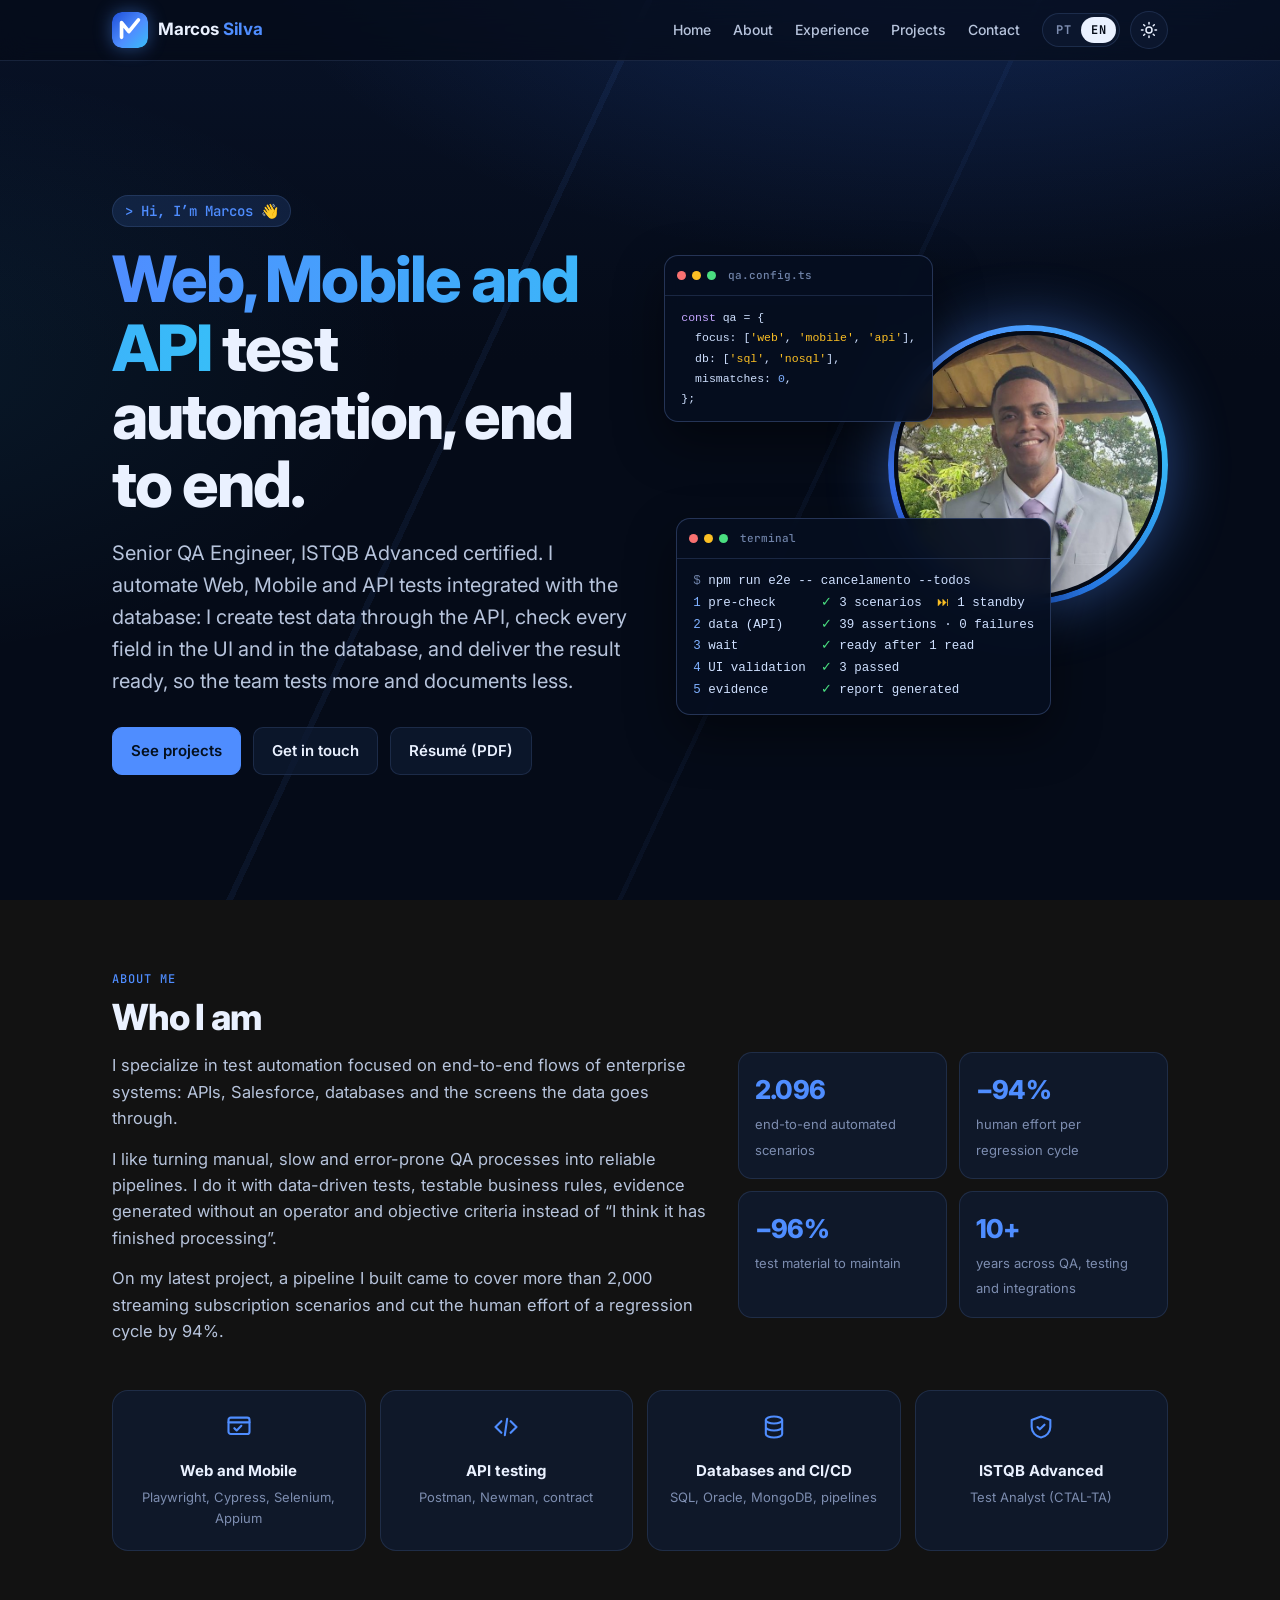
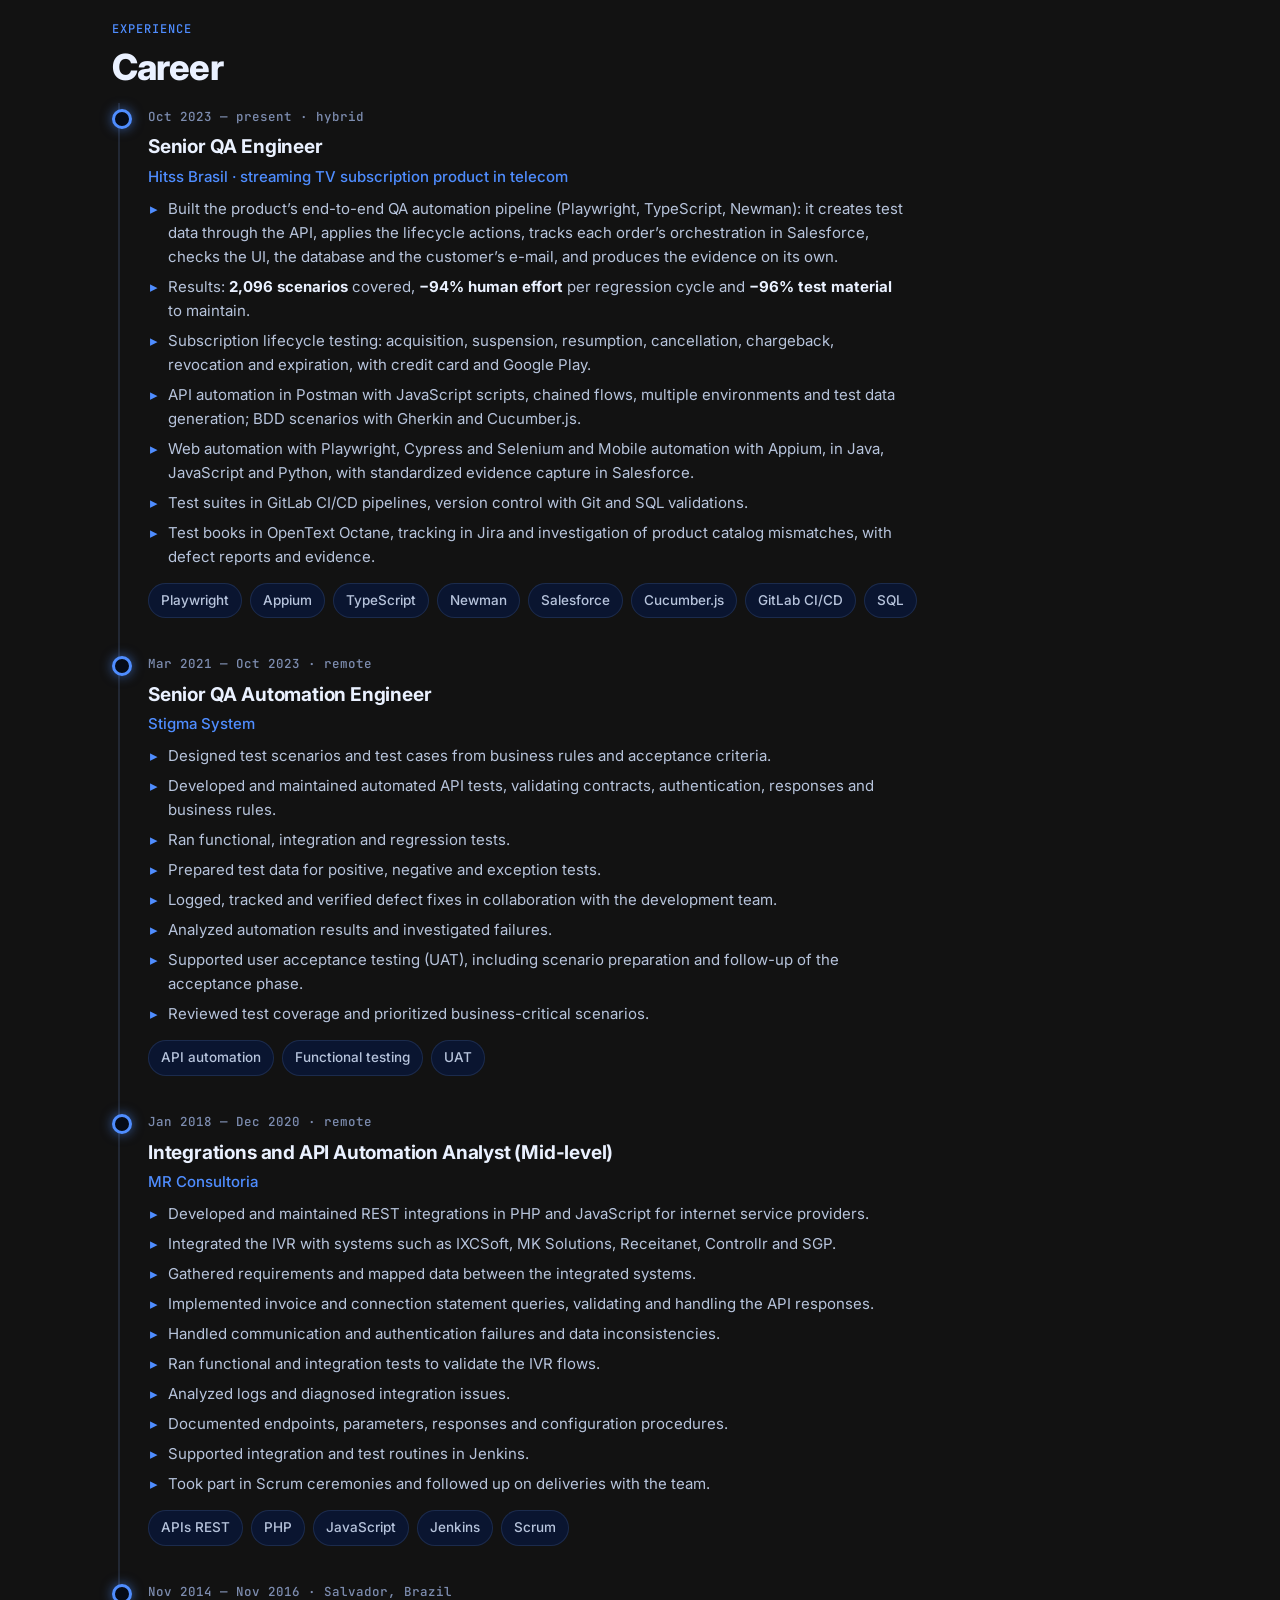
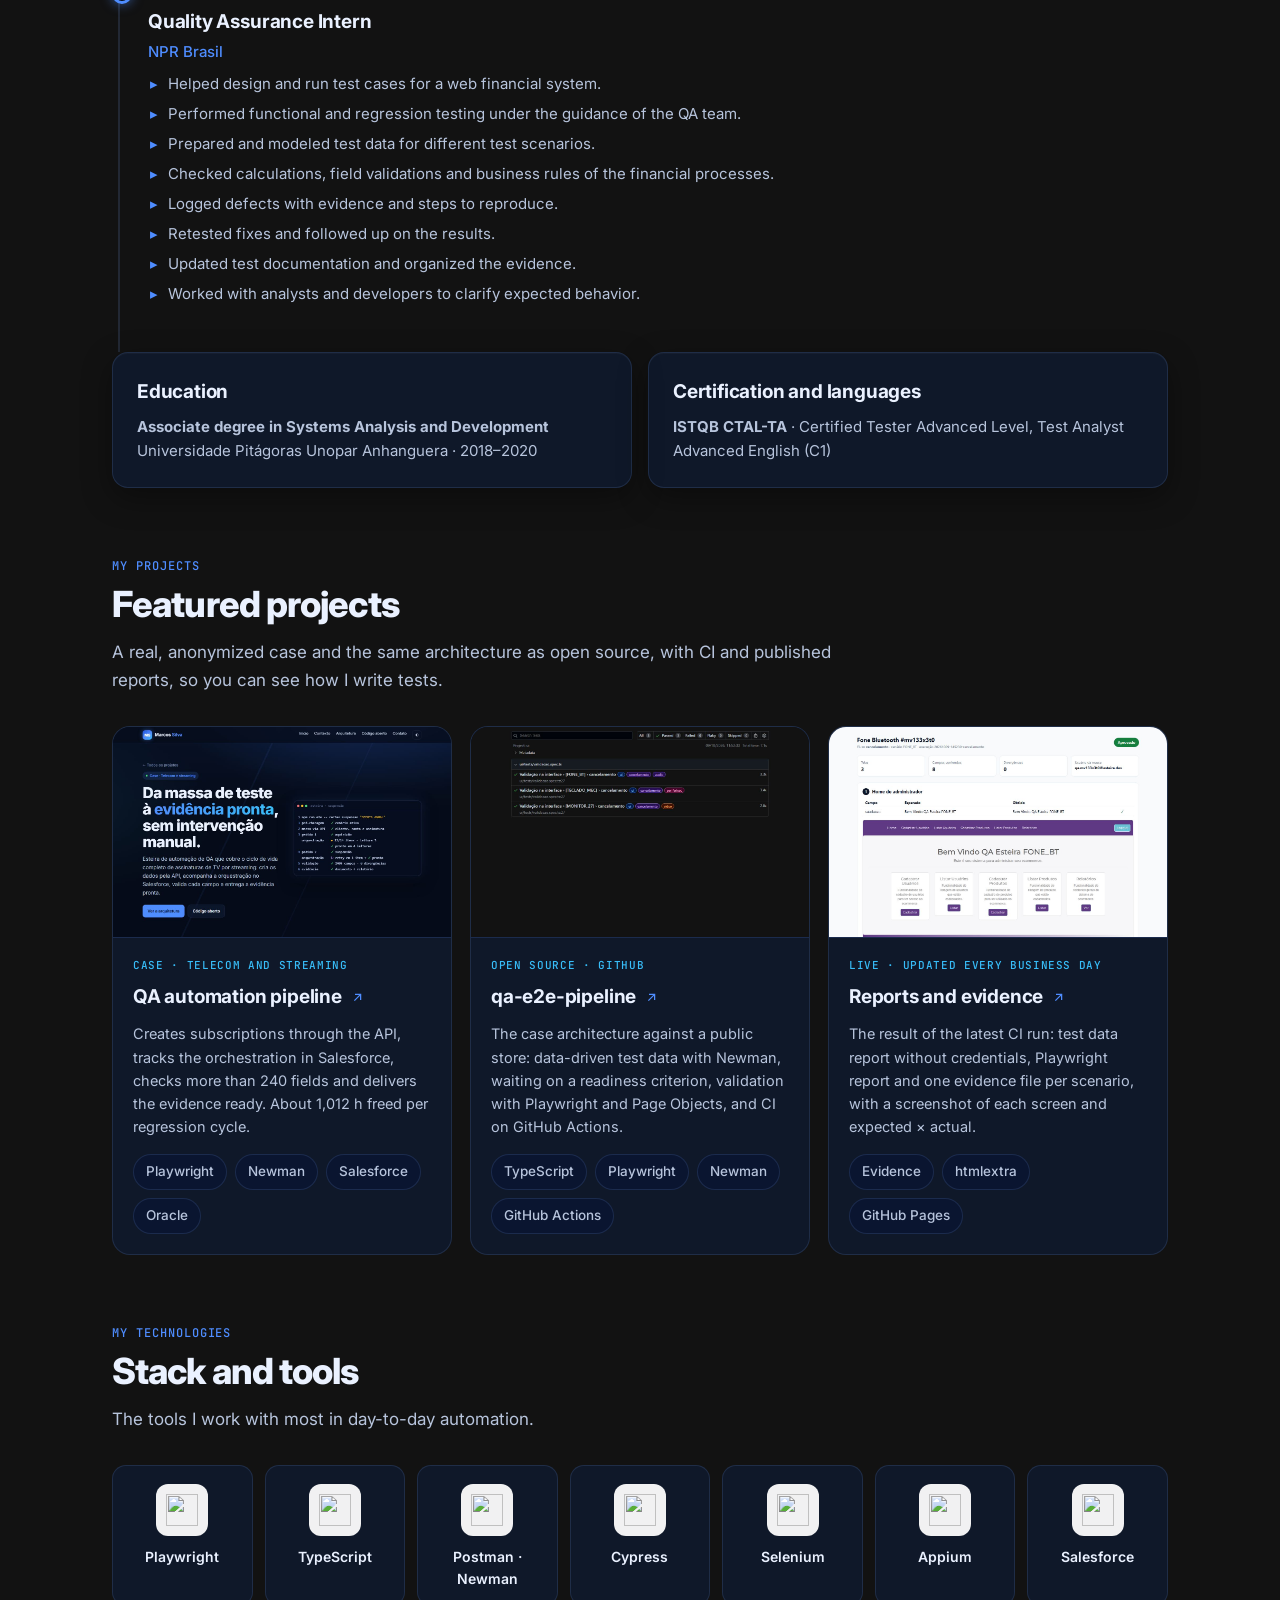
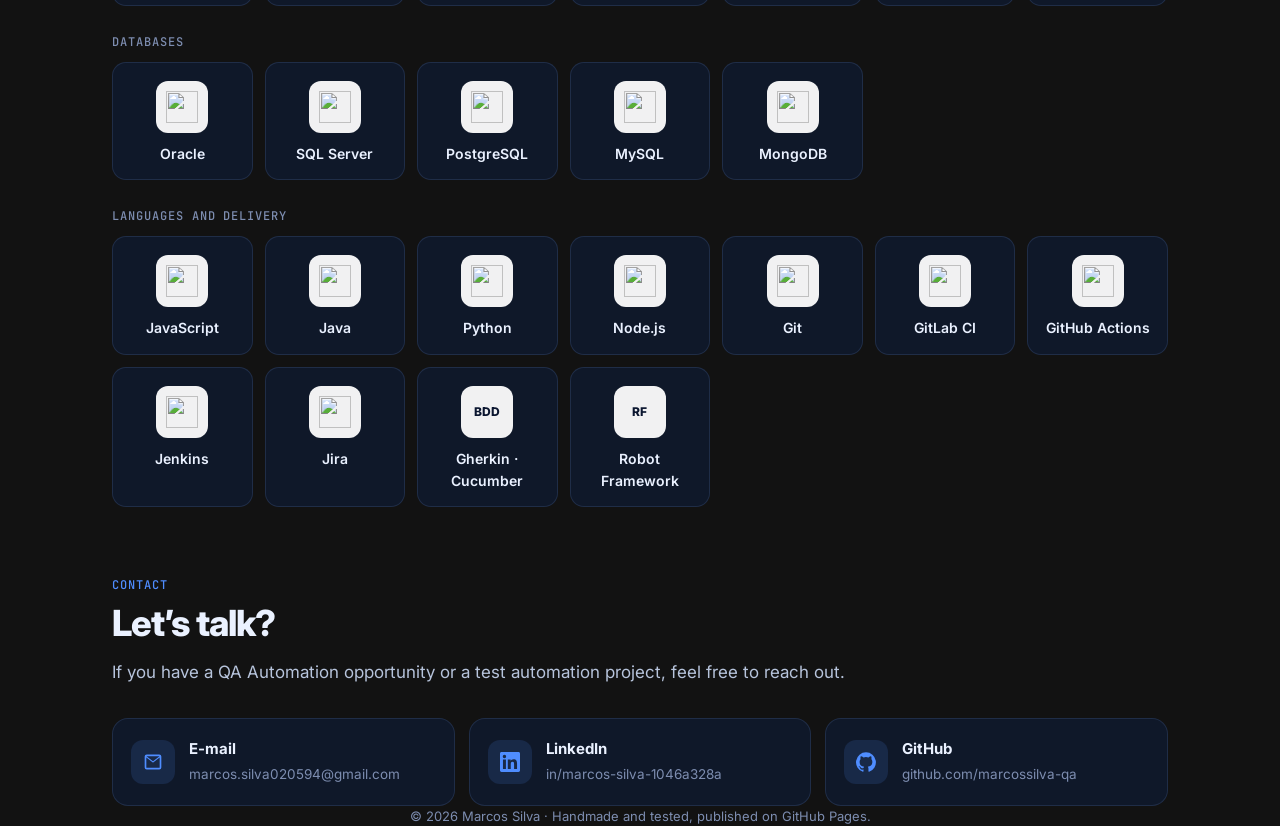
==== commit bd81d137: "Experiência com a lista completa de atividades de cada emprego, em PT e EN" ====
--- a/index.html
+++ b/index.html
@@ -49,7 +49,7 @@
       <div class="acoes">
         <a class="btn primario" href="#projetos" data-i18n="hero.b1">Ver projetos</a>
         <a class="btn" href="#contato" data-i18n="hero.b2">Entrar em contato</a>
-        <a class="btn" href="assets/curriculo-marcos-silva.pdf" data-i18n="hero.b3">Currículo (PDF)</a>
+        <a class="btn" href="assets/curriculo-marcos-silva.pdf" data-i18n="hero.b3" data-i18n-attr="href:hero.cv">Currículo (PDF)</a>
       </div>
     </div>
 
@@ -113,29 +113,28 @@
         <span class="quando" data-i18n="exp.1q">out/2023 — atual · híbrido</span>
         <h3>Senior QA Engineer</h3>
         <p class="onde" data-i18n="exp.1o">Hitss Brasil · produto de assinaturas de TV por streaming em telecom</p>
-        <p data-i18n="exp.1p">Criei a esteira de automação de QA de ponta a ponta do produto: massa via API, ações de ciclo de vida (aquisição, suspensão, retomada, cancelamento, chargeback, revogação e expiração), acompanhamento da orquestração no Salesforce, validação no banco e no e-mail do cliente e evidência gerada automaticamente. Resultado: 2.096 cenários cobertos e −94% de esforço humano por ciclo de regressão.</p>
-        <p data-i18n="exp.1p2">Também automatizei testes Mobile com Appium e APIs no Postman com cenários BDD (Gherkin e Cucumber.js), rodei suítes no GitLab CI/CD e estruturei cadernos de teste no OpenText Octane.</p>
+        <ul class="atividades" data-i18n="exp.1l"><li>Criei a esteira de automação de QA de ponta a ponta do produto (Playwright, TypeScript, Newman): cria a massa pela API, aplica as ações de ciclo de vida, acompanha a orquestração de cada pedido no Salesforce, valida a interface, o banco e o e-mail do cliente e gera a evidência sozinha.</li><li>Resultados: <b>2.096 cenários</b> cobertos, <b>−94% de esforço humano</b> por ciclo de regressão e <b>−96% de material de teste</b> a manter.</li><li>Testes do ciclo de vida de assinaturas: aquisição, suspensão, retomada, cancelamento, chargeback, revogação e expiração, com cartão de crédito e Google Play.</li><li>Automação de APIs no Postman com scripts JavaScript, fluxos encadeados, múltiplos ambientes e geração de massas; cenários BDD com Gherkin e Cucumber.js.</li><li>Automação Web com Playwright, Cypress e Selenium e Mobile com Appium, em Java, JavaScript e Python, com captura padronizada de evidências em Salesforce.</li><li>Suítes em pipelines GitLab CI/CD, versionamento com Git e validações em SQL.</li><li>Cadernos de teste no OpenText Octane, gestão no Jira e investigação de divergências entre catálogos de produtos, com reporte de defeitos e evidências.</li></ul>
         <ul class="chips"><li>Playwright</li><li>Appium</li><li>TypeScript</li><li>Newman</li><li>Salesforce</li><li>Cucumber.js</li><li>GitLab CI/CD</li><li>SQL</li></ul>
       </li>
       <li class="revelar">
         <span class="quando" data-i18n="exp.2q">mar/2021 — out/2023 · remoto</span>
         <h3>Senior QA Automation Engineer</h3>
         <p class="onde">Stigma System</p>
-        <p data-i18n="exp.2p">Cenários de teste a partir de regras de negócio, desenvolvimento e manutenção de automações de APIs, testes funcionais e apoio à aceitação do usuário (UAT).</p>
+        <ul class="atividades" data-i18n="exp.2l"><li>Elaboração de cenários e casos de teste a partir de regras de negócio e critérios de aceitação.</li><li>Desenvolvimento e manutenção de testes automatizados de APIs, validando contratos, autenticação, respostas e regras de negócio.</li><li>Execução de testes funcionais, de integração e de regressão.</li><li>Preparação de massas de dados para testes positivos, negativos e de exceção.</li><li>Registro, acompanhamento e validação de correções de defeitos em colaboração com a equipe de desenvolvimento.</li><li>Análise dos resultados das automações e investigação de falhas.</li><li>Apoio à aceitação do usuário (UAT), incluindo preparação de cenários e acompanhamento da homologação.</li><li>Revisão da cobertura de testes e priorização de cenários críticos para o negócio.</li></ul>
         <ul class="chips" data-i18n="exp.2c"><li>Automação de APIs</li><li>Testes funcionais</li><li>UAT</li></ul>
       </li>
       <li class="revelar">
         <span class="quando" data-i18n="exp.3q">jan/2018 — dez/2020 · remoto</span>
         <h3 data-i18n="exp.3t">Analista de Integrações e Automação de APIs Pleno</h3>
         <p class="onde">MR Consultoria</p>
-        <p data-i18n="exp.3p">Integrações REST em PHP e JavaScript para provedores de internet, conectando a URA a sistemas como IXCSoft, MK Solutions, Receitanet, Controllr e SGP, com testes e documentação das integrações de faturas e extratos de conexão.</p>
+        <ul class="atividades" data-i18n="exp.3l"><li>Desenvolvimento e manutenção de integrações REST em PHP e JavaScript para provedores de internet.</li><li>Integração da URA com sistemas como IXCSoft, MK Solutions, Receitanet, Controllr e SGP.</li><li>Levantamento de requisitos e mapeamento de dados entre os sistemas integrados.</li><li>Implementação de consultas de faturas e extratos de conexão, com validação e tratamento das respostas das APIs.</li><li>Tratamento de falhas de comunicação, autenticação e inconsistências nos dados.</li><li>Execução de testes funcionais e de integração para validar os fluxos da URA.</li><li>Análise de logs e diagnóstico de problemas nas integrações.</li><li>Documentação de endpoints, parâmetros, respostas e procedimentos de configuração.</li><li>Apoio à execução de rotinas de integração e testes no Jenkins.</li><li>Participação em cerimônias Scrum e acompanhamento das entregas com a equipe.</li></ul>
         <ul class="chips"><li>APIs REST</li><li>PHP</li><li>JavaScript</li><li>Jenkins</li><li>Scrum</li></ul>
       </li>
       <li class="revelar">
         <span class="quando" data-i18n="exp.4q">nov/2014 — nov/2016 · Salvador, BA</span>
         <h3 data-i18n="exp.4t">Estagiário de Quality Assurance</h3>
         <p class="onde">NPR Brasil</p>
-        <p data-i18n="exp.4p">Testes funcionais em sistema financeiro web, modelagem de massas de dados e documentação.</p>
+        <ul class="atividades" data-i18n="exp.4l"><li>Apoio à elaboração e execução de casos de teste para um sistema financeiro web.</li><li>Realização de testes funcionais e de regressão sob orientação da equipe de QA.</li><li>Preparação e modelagem de massas de dados para diferentes cenários de teste.</li><li>Verificação de cálculos, validações de campos e regras de negócio dos processos financeiros.</li><li>Registro de defeitos com evidências e passos para reprodução.</li><li>Reteste de correções e acompanhamento dos resultados.</li><li>Atualização da documentação de testes e organização das evidências.</li><li>Colaboração com analistas e desenvolvedores no esclarecimento de comportamentos esperados.</li></ul>
       </li>
     </ol>
     <div class="grade g2 revelar">
--- a/assets/estilo.css
+++ b/assets/estilo.css
@@ -208,6 +208,10 @@
 .linha-tempo .quando { font: 500 12.5px var(--mono); color: var(--muted) }
 .linha-tempo h3 { margin: 4px 0 2px } .linha-tempo .onde { color: var(--accent); font-weight: 500; margin: 0 0 8px }
 .linha-tempo p { color: var(--ink-2); margin: 0 0 10px; font-size: 15px; max-width: 72ch }
+.atividades { list-style: none; margin: 4px 0 14px; padding: 0; display: grid; gap: 6px; max-width: 76ch }
+.atividades li { position: relative; padding-left: 20px; color: var(--ink-2); font-size: 15px }
+.atividades li::before { content: '▸'; position: absolute; left: 2px; top: 0; color: var(--accent) }
+.atividades b { color: var(--ink) }
 
 /* projetos */
 .projetos { display: grid; gap: 18px }
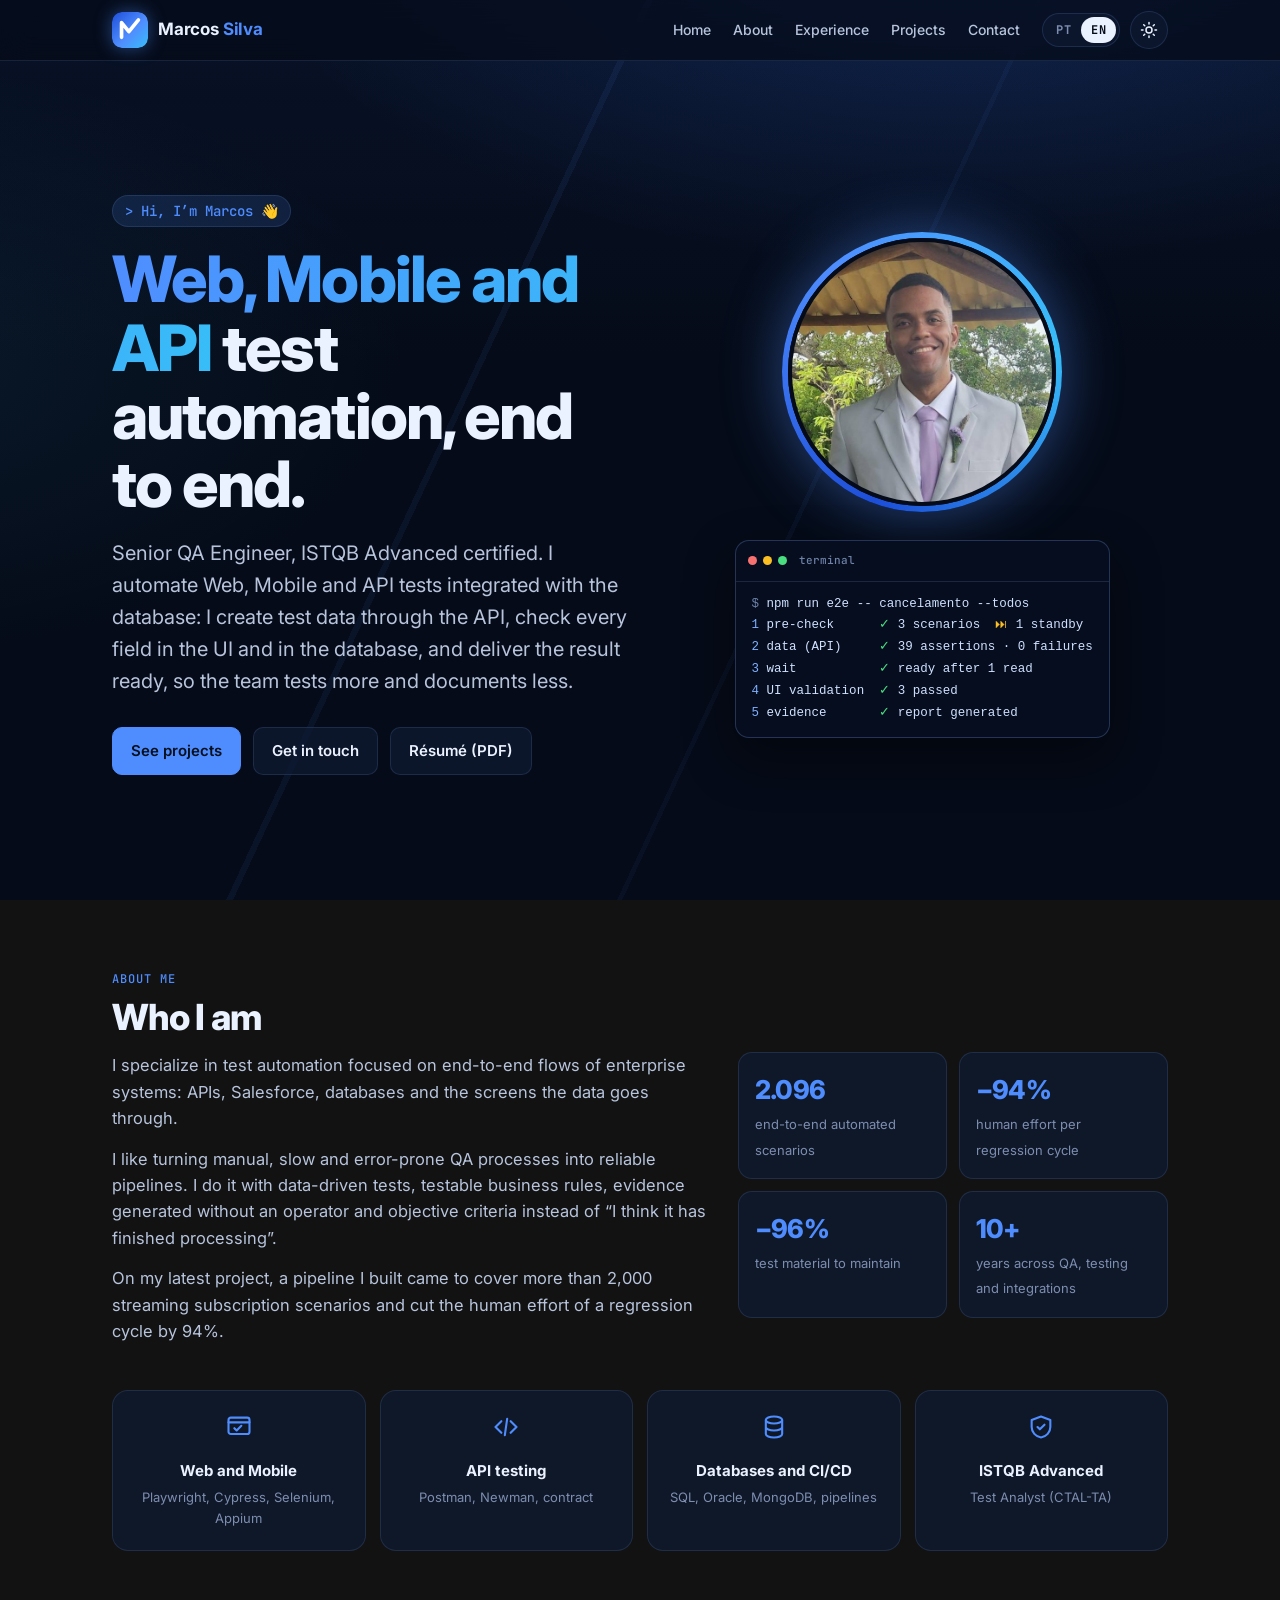
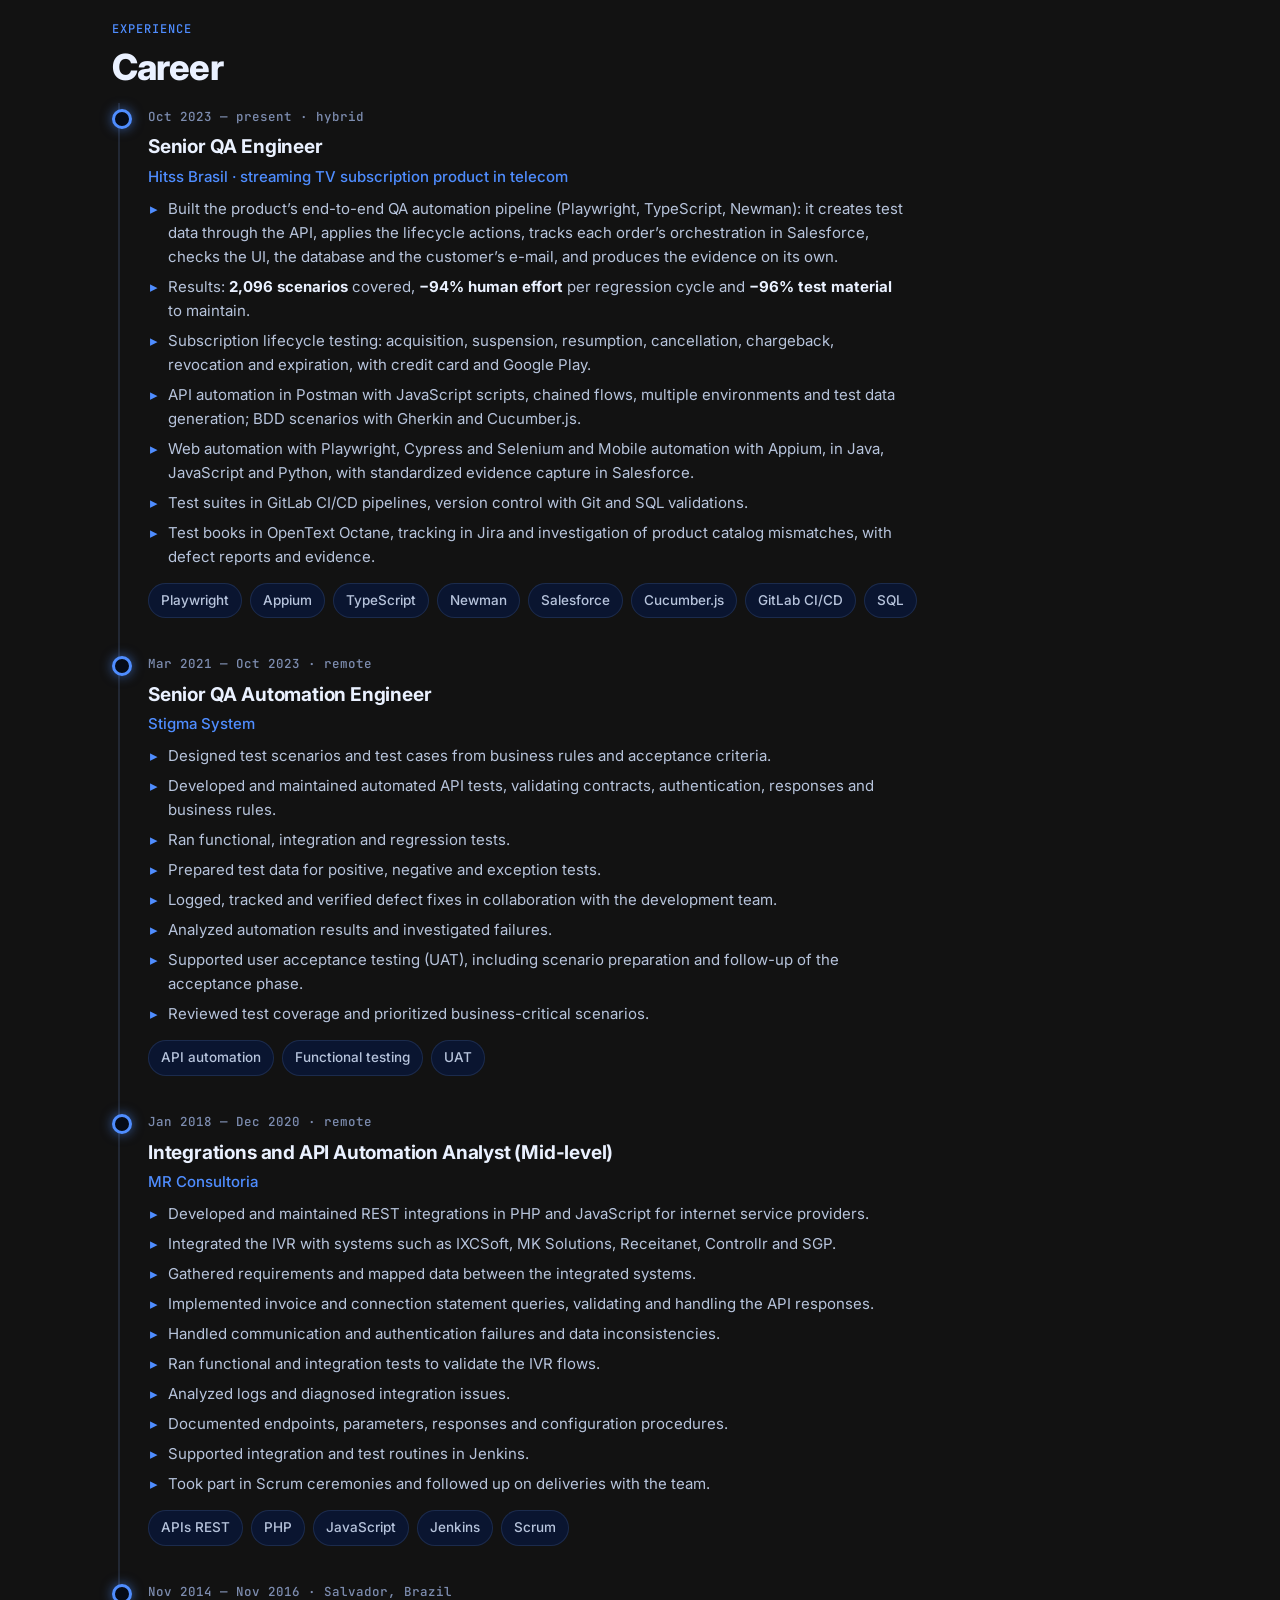
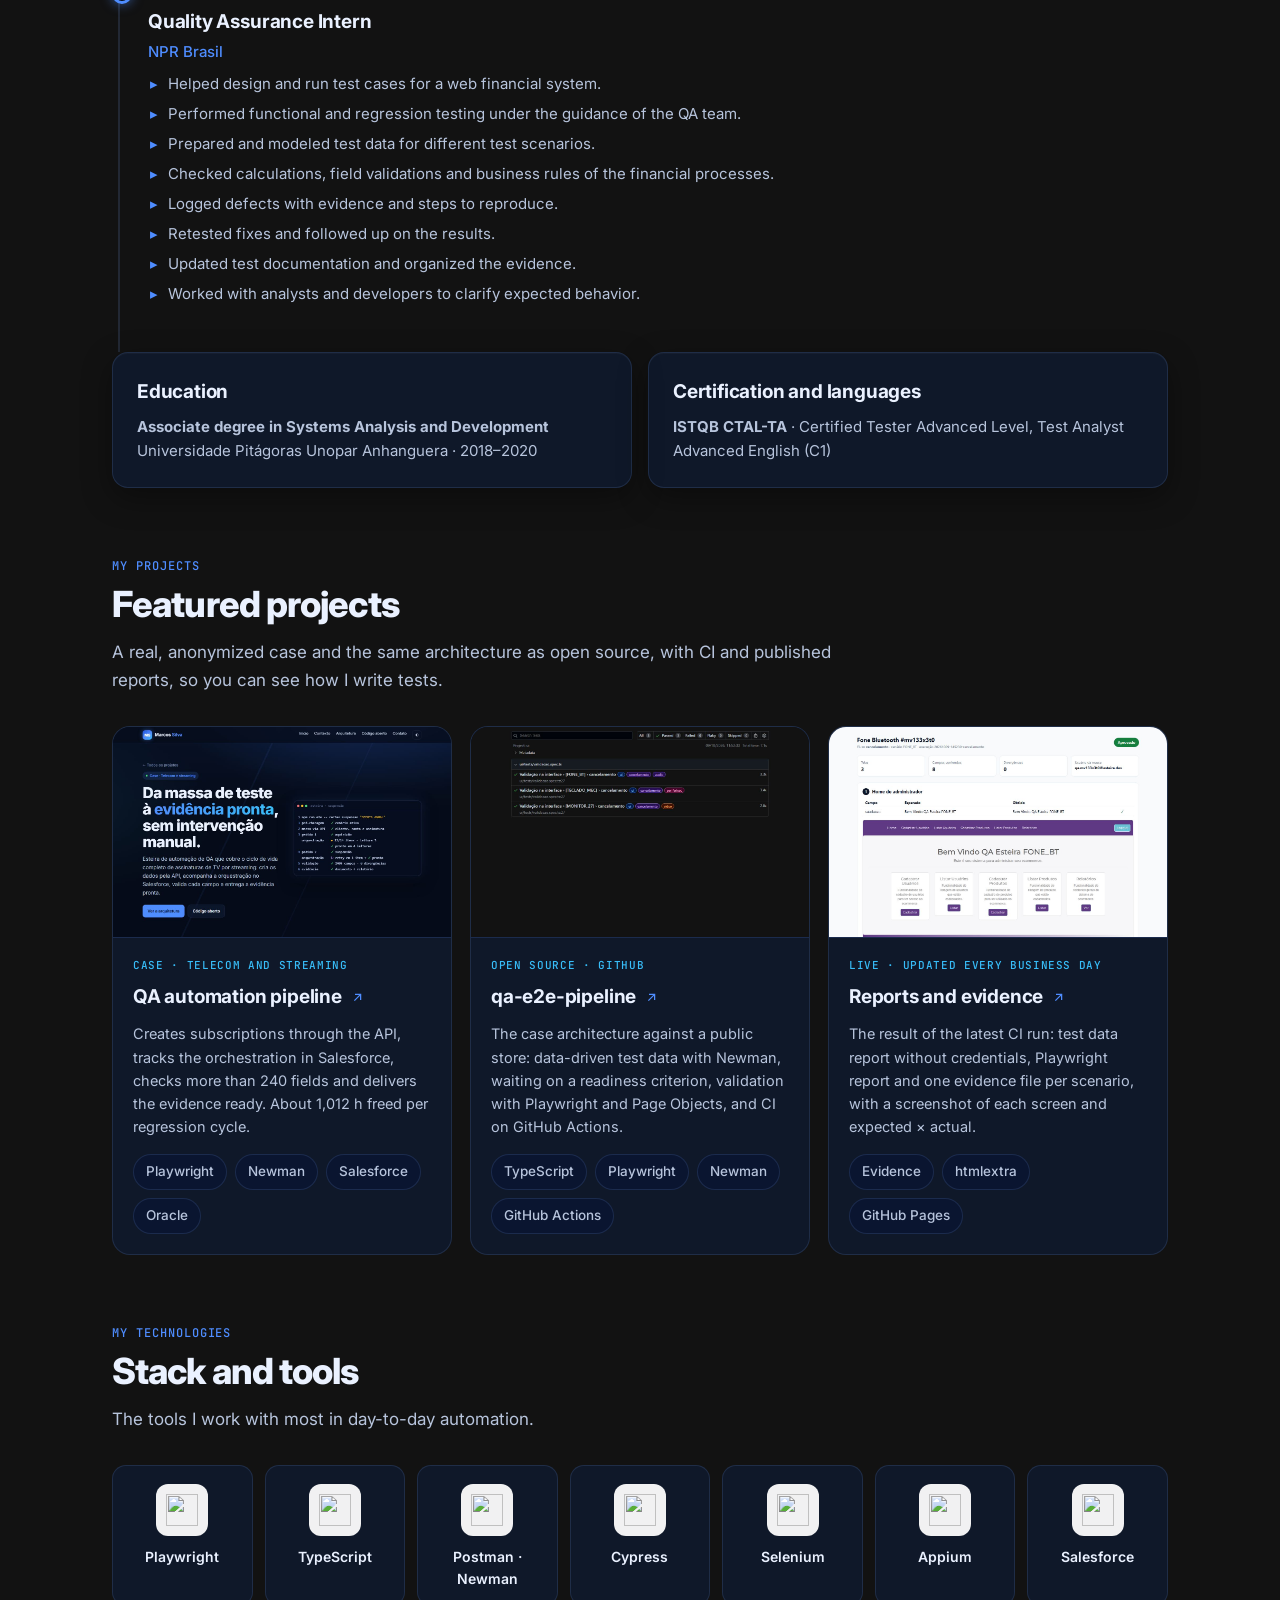
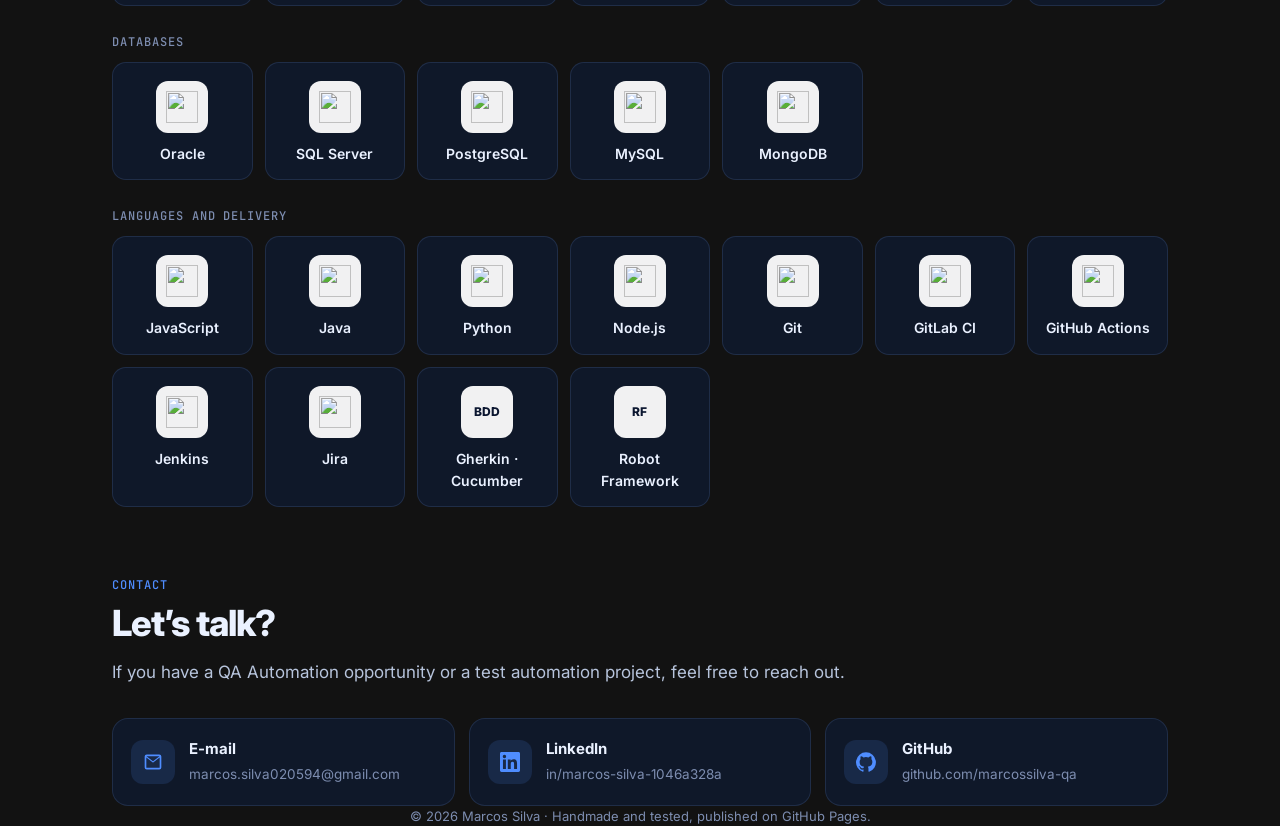
==== commit 3639435b: "Topo sem sobreposição: foto em destaque e terminal logo abaixo" ====
--- a/index.html
+++ b/index.html
@@ -13,7 +13,7 @@
 <link rel="preconnect" href="https://fonts.googleapis.com">
 <link rel="preconnect" href="https://fonts.gstatic.com" crossorigin>
 <link href="https://fonts.googleapis.com/css2?family=Inter:wght@400;500;600;700;800&family=JetBrains+Mono:wght@500&display=swap" rel="stylesheet">
-<link rel="stylesheet" href="assets/estilo.css">
+<link rel="stylesheet" href="assets/estilo.css?v=20261013c">
 <script>
   document.documentElement.classList.add('js');
   try { const t = localStorage.getItem('tema'); if (t) document.documentElement.dataset.theme = t } catch (e) {}
@@ -54,14 +54,6 @@
     </div>
 
     <div class="palco revelar" aria-hidden="true">
-      <div class="janela codigo">
-        <div class="barra"><i></i><i></i><i></i>qa.config.ts</div>
-<pre data-i18n="hero.codigo"><span class="k">const</span> qa = {
-  foco: [<span class="s">'web'</span>, <span class="s">'mobile'</span>, <span class="s">'api'</span>],
-  banco: [<span class="s">'sql'</span>, <span class="s">'nosql'</span>],
-  divergencias: <span class="a">0</span>,
-};</pre>
-      </div>
       <div class="retrato"><span>MS</span><img src="assets/foto.jpg" alt="" onerror="this.remove()"></div>
       <div class="janela execucao">
         <div class="barra"><i></i><i></i><i></i>terminal</div>
@@ -255,7 +247,7 @@
   <a href="#contato"><svg viewBox="0 0 24 24"><rect x="3" y="5" width="18" height="14" rx="2"/><path d="m3 7 9 6 9-6"/></svg><span data-i18n="nav.contato">Contato</span></a>
 </nav>
 
-<script src="assets/en.js"></script>
-<script src="assets/site.js"></script>
+<script src="assets/en.js?v=20261013c"></script>
+<script src="assets/site.js?v=20261013c"></script>
 </body>
 </html>
--- a/assets/estilo.css
+++ b/assets/estilo.css
@@ -180,8 +180,12 @@
 .janela pre { margin: 0; padding: 12px 16px; white-space: pre; overflow-x: auto }
 .janela .c { color: #6f82a8 } .janela .v { color: #4ade80 } .janela .a { color: #7fb0ff } .janela .s { color: #fbbf24 } .janela .k { color: #c4a5ff }
 .janela.execucao { left: 0; bottom: 0; animation: flutuar 7s ease-in-out infinite }
-.janela.codigo { left: -12px; top: 0; font-size: 11.5px; animation: flutuar 8s ease-in-out -3s infinite }
-@media (min-width: 960px) { .palco .retrato { position: absolute; right: 0; top: 70px; width: 280px } }
+/* sem sobreposição: foto em destaque e o terminal logo abaixo */
+@media (min-width: 960px) {
+  .palco { display: flex; flex-direction: column; align-items: center; justify-content: center; gap: 28px; min-height: 0 }
+  .palco .retrato { width: 280px }
+  .janela.execucao { position: relative; left: auto; bottom: auto }
+}
 @keyframes flutuar { 50% { transform: translateY(-10px) } }
 @media (max-width: 959px) { .topo-home { padding-top: 36px; gap: 28px } .palco { min-height: 0; gap: 18px; order: -1 } .retrato { width: min(220px, 60vw) } .janela { display: none } }
 
